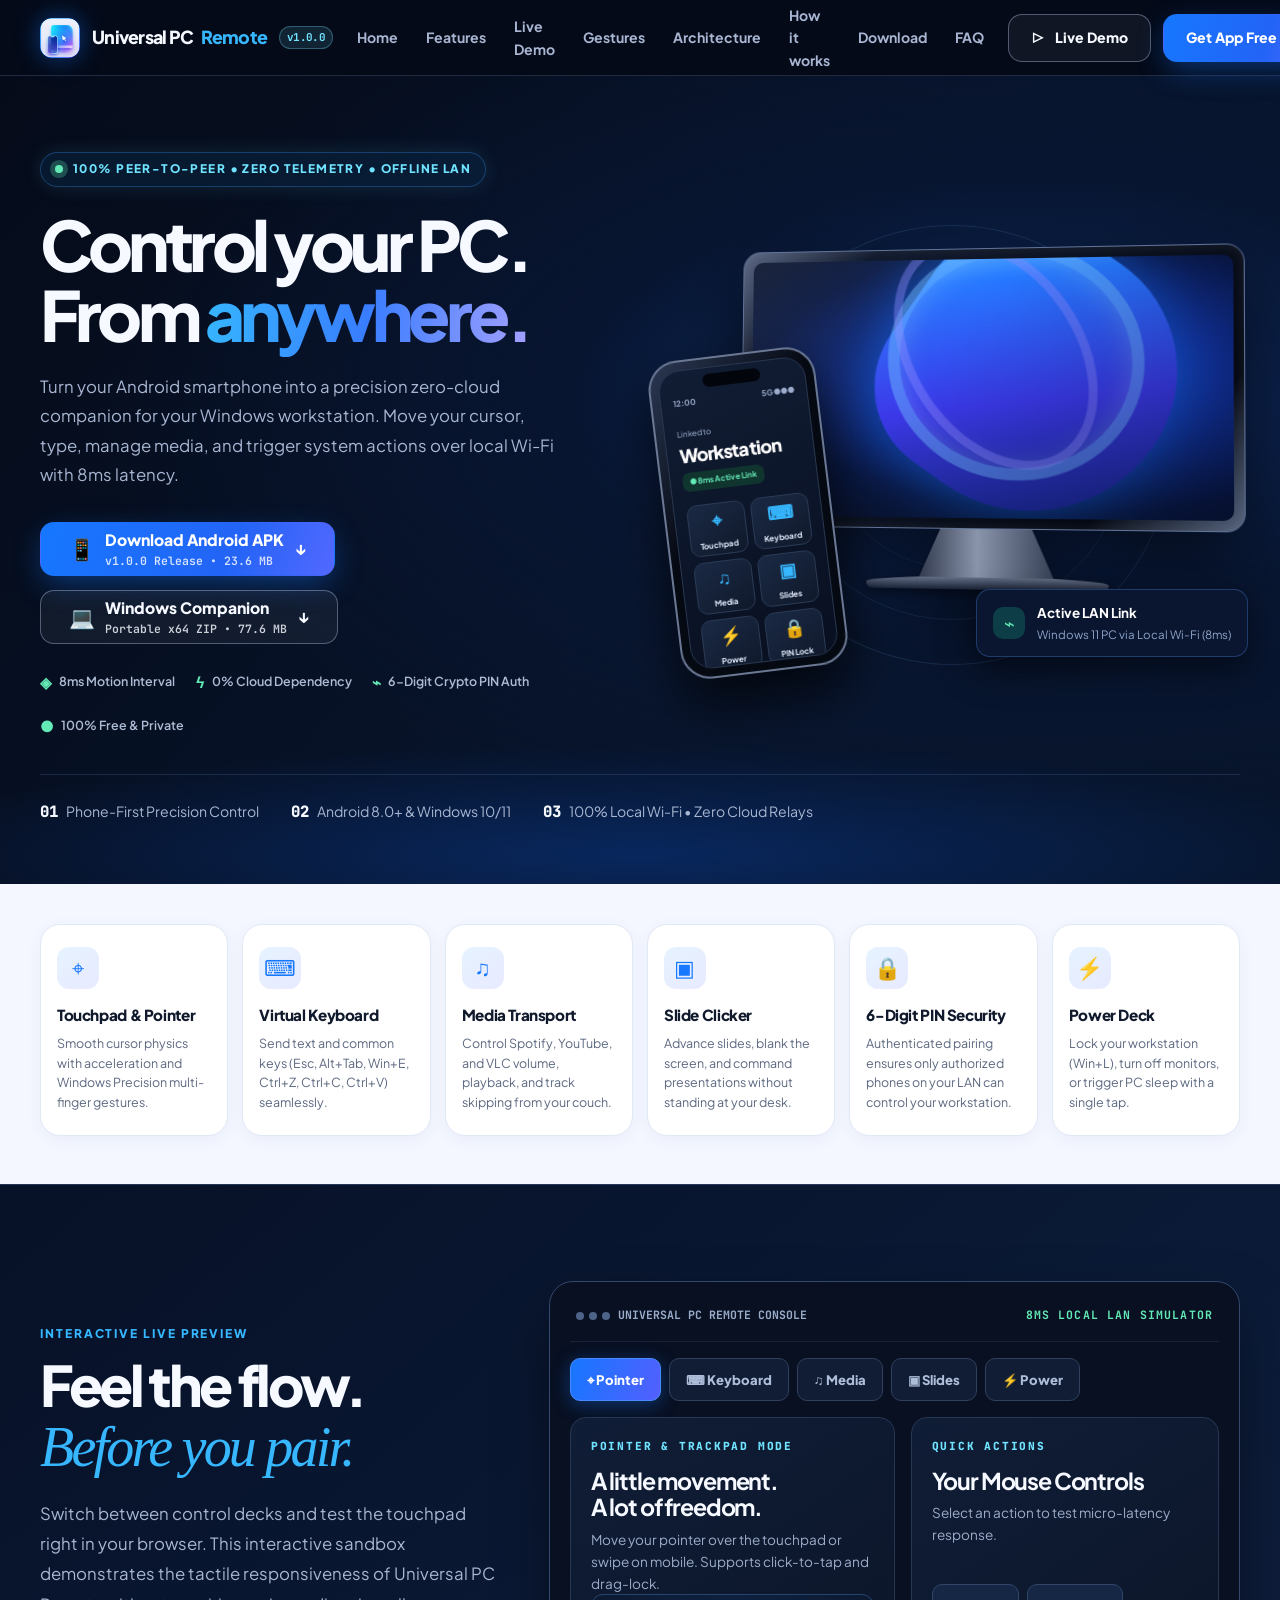
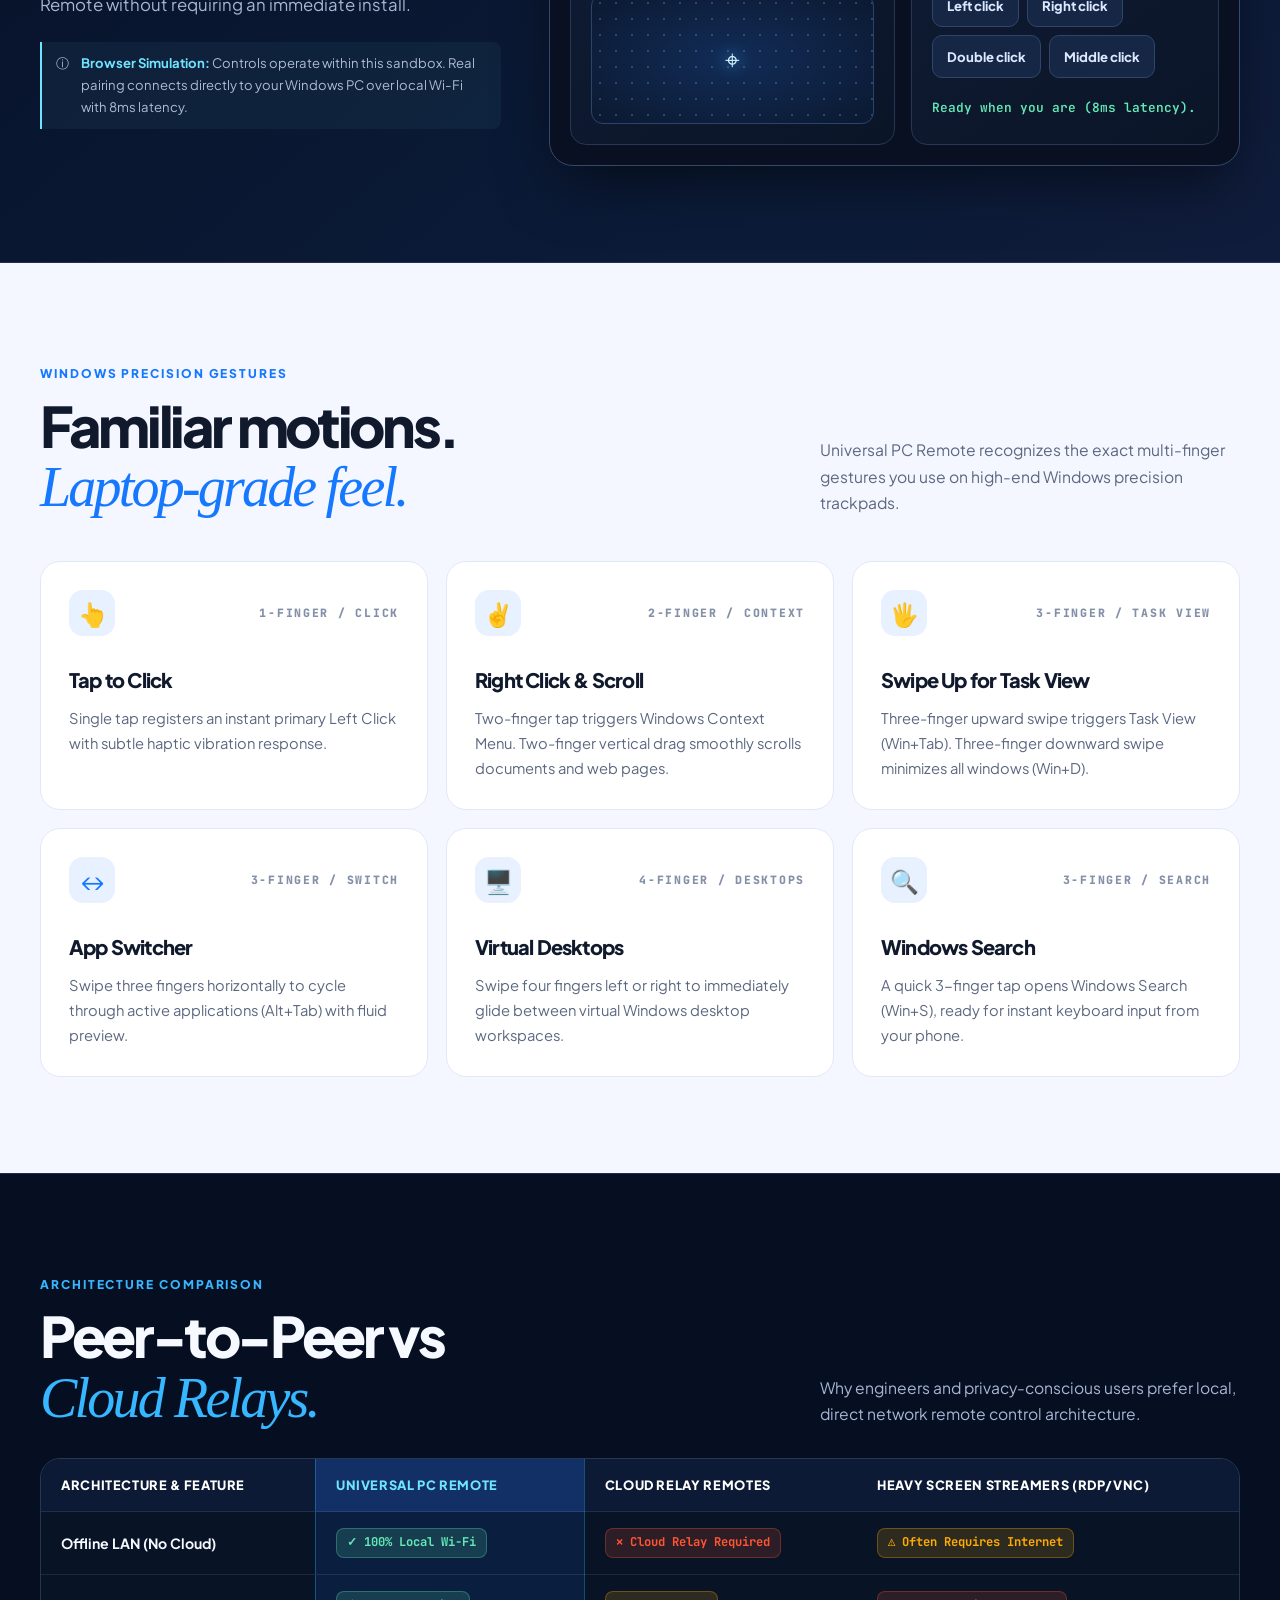
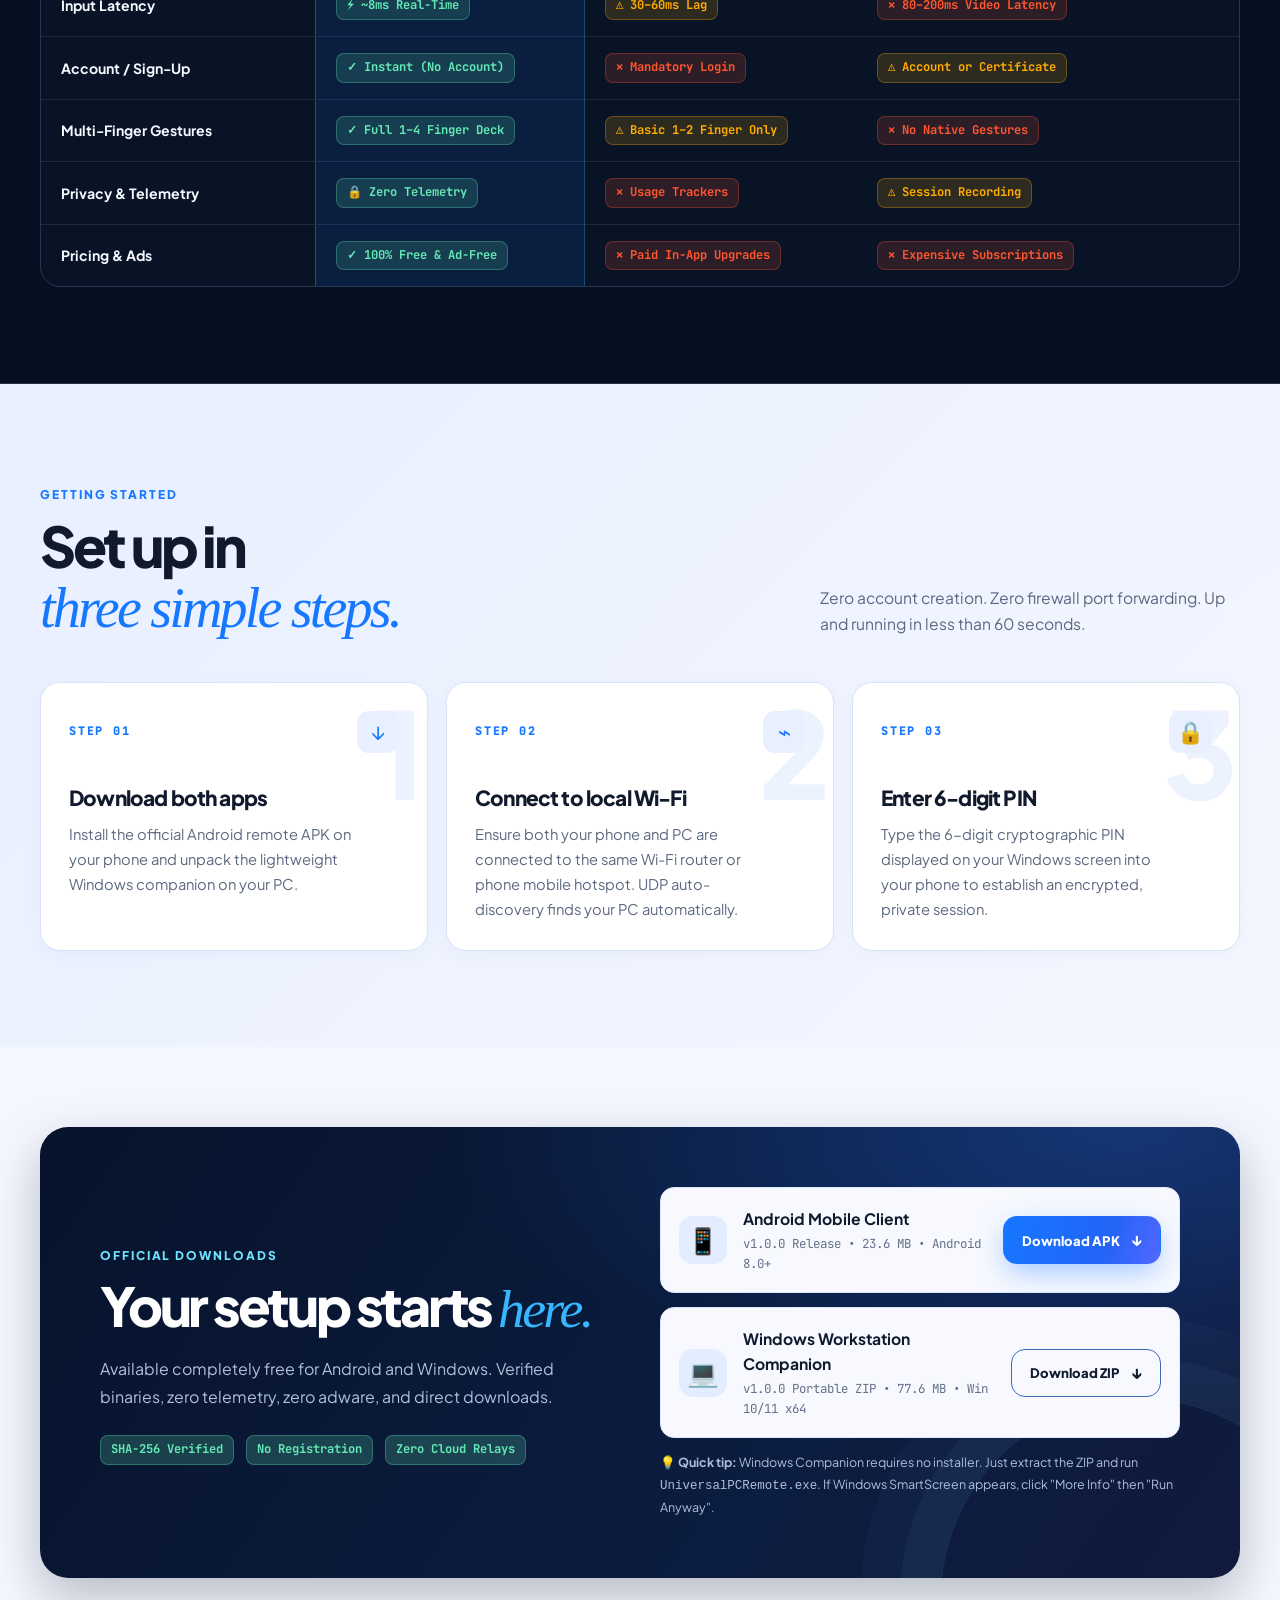
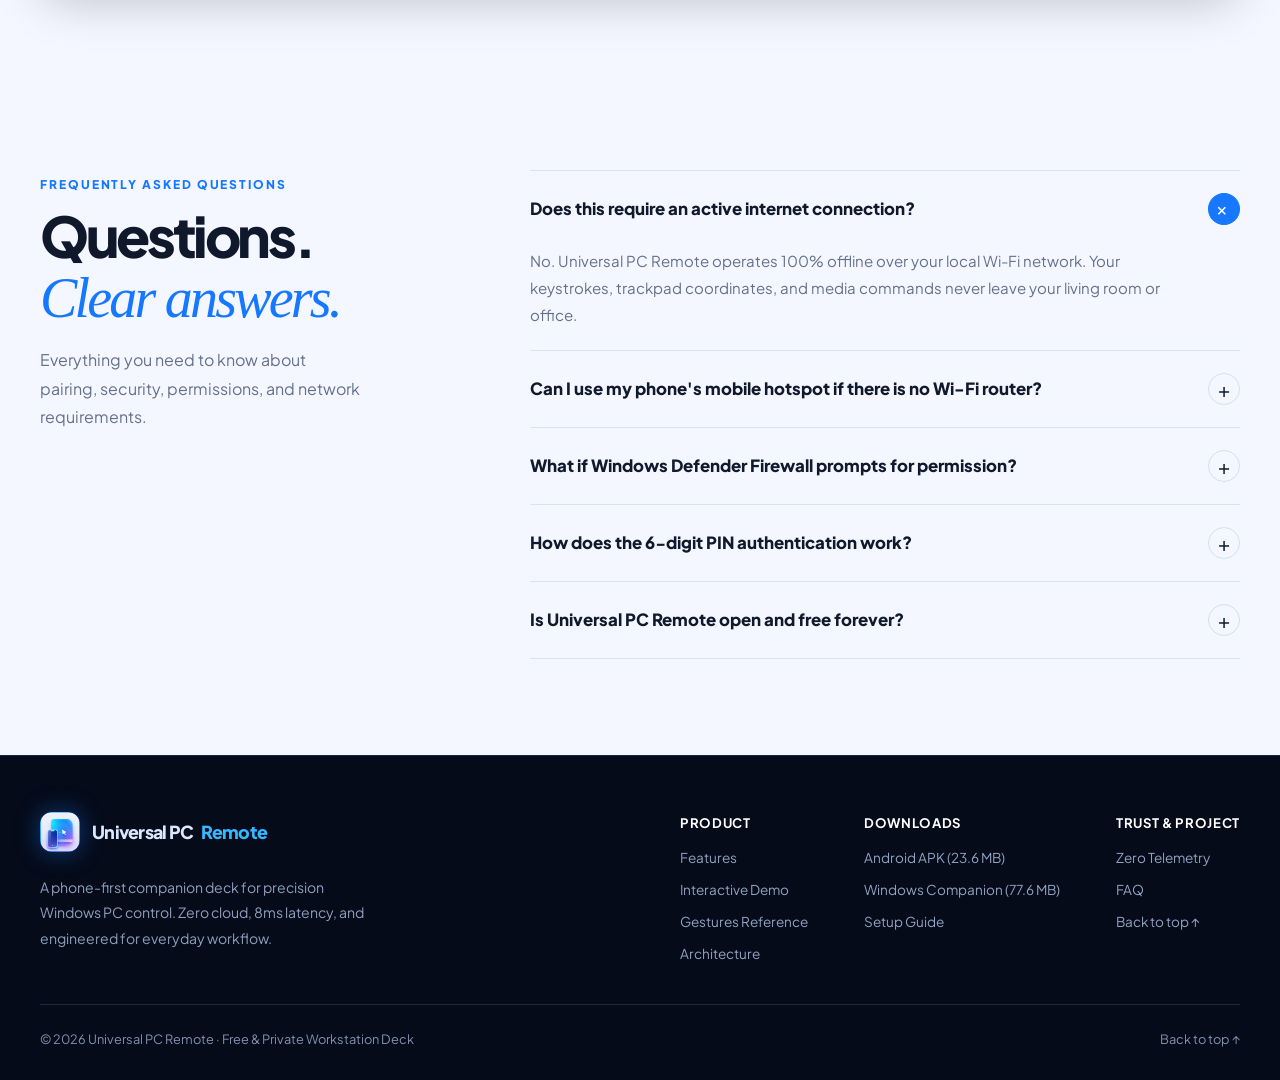
==== website/index.html @ 53ca7910 "feat(website): rebrand to high-tech electric space-navy aesthetic with separated html, css, and js m" ====
<!doctype html>
<html lang="en">
<head>
  <meta charset="utf-8">
  <meta name="viewport" content="width=device-width, initial-scale=1">
  <meta name="theme-color" content="#050b19">
  <title>Universal PC Remote — Your PC. On your terms.</title>
  <meta name="description" content="Turn your Android phone into a precision zero-cloud remote control deck for Windows. Control your cursor, type, manage media, and trigger system actions over local Wi-Fi with 8ms latency.">
  <meta name="robots" content="index, follow">
  <meta name="google-site-verification" content="ypC3UmTwMmkpbphP_FErehbTNvKFJUhMTGTS3jakohQ">
  <link rel="canonical" href="https://universalpcremote.pages.dev/">
  
  <!-- Open Graph / Meta -->
  <meta property="og:type" content="website">
  <meta property="og:url" content="https://universalpcremote.pages.dev/">
  <meta property="og:title" content="Universal PC Remote — Your PC. On your terms.">
  <meta property="og:description" content="Turn your Android phone into a precision zero-cloud remote control deck for Windows over local Wi-Fi.">
  <meta property="og:image" content="https://universalpcremote.pages.dev/assets/app_icon.png">
  <meta name="twitter:card" content="summary_large_image">
  <meta name="twitter:title" content="Universal PC Remote">
  <meta name="twitter:description" content="Turn your Android phone into a precision zero-cloud remote control deck for Windows.">
  <meta name="twitter:image" content="https://universalpcremote.pages.dev/assets/app_icon.png">

  <link rel="icon" type="image/png" href="assets/app_icon.png">
  <link rel="preconnect" href="https://fonts.googleapis.com">
  <link rel="preconnect" href="https://fonts.gstatic.com" crossorigin>
  <link href="https://fonts.googleapis.com/css2?family=Plus+Jakarta+Sans:wght@400;500;600;700;800;900&family=JetBrains+Mono:wght@500;600;700&display=swap" rel="stylesheet">
  
  <!-- Separated Modular Stylesheet -->
  <link rel="stylesheet" href="styles.css">
  
  <script>document.documentElement.classList.add('js');</script>
</head>
<body>
  <a class="skip" href="#main">Skip to content</a>

  <!-- Sticky Tech Navigation Bar -->
  <header>
    <div class="wrap nav">
      <a class="brand" href="#home" aria-label="Universal PC Remote home">
        <span class="brandmark" aria-hidden="true">
          <img src="assets/app_icon.png" alt="Universal PC Remote logo">
        </span>
        <span class="brand-text">Universal PC <span>Remote</span></span>
        <span class="brand-badge">v1.0.0</span>
      </a>

      <nav class="links" id="navLinks" aria-label="Main navigation">
        <a href="#home">Home</a>
        <a href="#features">Features</a>
        <a href="#demo">Live Demo</a>
        <a href="#gestures">Gestures</a>
        <a href="#architecture">Architecture</a>
        <a href="#how">How it works</a>
        <a href="#download">Download</a>
        <a href="#faq">FAQ</a>
        <a class="btn mobile-cta" href="#download">Get App Free <span class="arrow">↗</span></a>
      </nav>

      <div class="nav-cta">
        <a class="btn outline" href="#demo"><span aria-hidden="true">▷</span> Live Demo</a>
        <a class="btn" href="#download">Get App Free <span class="arrow">↗</span></a>
      </div>

      <button class="menu" id="menuBtn" type="button" aria-expanded="false" aria-controls="navLinks" aria-label="Open navigation menu">☰</button>
    </div>
  </header>

  <main id="main">
    <!-- Hero Section: 3D Perspective Hardware Visual -->
    <section class="hero" id="home">
      <div class="wrap hero-grid">
        <div class="reveal">
          <div class="eyebrow">
            <span class="pulse"></span>
            <span id="detectionBadge">100% Peer-to-Peer • Zero Telemetry • Offline LAN</span>
          </div>

          <h1>Control your PC.<br>From <span class="gradient">anywhere.</span></h1>

          <p class="hero-copy">
            Turn your Android smartphone into a precision zero-cloud companion for your Windows workstation. Move your cursor, type, manage media, and trigger system actions over local Wi-Fi with 8ms latency.
          </p>

          <div class="hero-actions">
            <a class="btn btn-large" href="downloads/UniversalPCRemote.apk" download id="primaryDownloadBtn">
              <span style="font-size: 1.3rem;">📱</span>
              <div class="btn-dual">
                <div>
                  <span>Download Android APK</span>
                  <span class="btn-subtext">v1.0.0 Release • 23.6 MB</span>
                </div>
              </div>
              <span class="arrow">↓</span>
            </a>

            <a class="btn btn-large outline" href="downloads/UniversalPCRemote-v1.0.0-windows-x64.zip" download>
              <span style="font-size: 1.3rem;">💻</span>
              <div class="btn-dual">
                <div>
                  <span>Windows Companion</span>
                  <span class="btn-subtext">Portable x64 ZIP • 77.6 MB</span>
                </div>
              </div>
              <span class="arrow">↓</span>
            </a>
          </div>

          <div class="trust">
            <span><b>◈</b> 8ms Motion Interval</span>
            <span><b>ϟ</b> 0% Cloud Dependency</span>
            <span><b>⌁</b> 6-Digit Crypto PIN Auth</span>
            <span><b>●</b> 100% Free &amp; Private</span>
          </div>
        </div>

        <!-- 3D Perspective Monitor + Angled Smartphone Remote -->
        <div class="hero-visual reveal" aria-label="3D Illustration of desktop monitor and smartphone remote control deck">
          <div class="visual-halo" aria-hidden="true"></div>

          <div class="monitor">
            <div class="monitor-frame">
              <div class="monitor-screen">
                <div class="wallpaper-orb"></div>
                <div class="screen-glass"></div>
              </div>
            </div>
            <div class="monitor-base"></div>
            <div class="monitor-foot"></div>
          </div>

          <div class="phone">
            <div class="phone-screen">
              <div class="notch"></div>
              <div class="phone-status">
                <span>12:00</span>
                <span>5G ●●●</span>
              </div>
              <div class="phone-connected">Linked to</div>
              <div class="phone-title">Workstation</div>
              <span class="online">● 8ms Active Link</span>

              <div class="phone-grid">
                <div class="phone-tile"><b>⌖</b>Touchpad</div>
                <div class="phone-tile"><b>⌨</b>Keyboard</div>
                <div class="phone-tile"><b>♫</b>Media</div>
                <div class="phone-tile"><b>▣</b>Slides</div>
                <div class="phone-tile"><b>⚡</b>Power</div>
                <div class="phone-tile"><b>🔒</b>PIN Lock</div>
              </div>

              <div class="phone-bottom">
                <span>⌂</span>
                <span>▣</span>
                <span>⚙</span>
              </div>
            </div>
          </div>

          <div class="connection-pill">
            <span class="connection-icon">⌁</span>
            <span>
              <strong>Active LAN Link</strong>
              <small>Windows 11 PC via Local Wi-Fi (8ms)</small>
            </span>
          </div>
        </div>
      </div>

      <div class="wrap">
        <div class="hero-bottom">
          <span><strong>01</strong> Phone-First Precision Control</span>
          <span><strong>02</strong> Android 8.0+ &amp; Windows 10/11</span>
          <span><strong>03</strong> 100% Local Wi-Fi • Zero Cloud Relays</span>
        </div>
      </div>
    </section>

    <!-- Features Band: Crisp Light Section -->
    <section class="features-band" id="features">
      <div class="wrap">
        <div class="feature-strip">
          <article class="feature">
            <div class="feature-icon">⌖</div>
            <h3>Touchpad &amp; Pointer</h3>
            <p>Smooth cursor physics with acceleration and Windows Precision multi-finger gestures.</p>
          </article>

          <article class="feature">
            <div class="feature-icon">⌨</div>
            <h3>Virtual Keyboard</h3>
            <p>Send text and common keys (Esc, Alt+Tab, Win+E, Ctrl+Z, Ctrl+C, Ctrl+V) seamlessly.</p>
          </article>

          <article class="feature">
            <div class="feature-icon">♫</div>
            <h3>Media Transport</h3>
            <p>Control Spotify, YouTube, and VLC volume, playback, and track skipping from your couch.</p>
          </article>

          <article class="feature">
            <div class="feature-icon">▣</div>
            <h3>Slide Clicker</h3>
            <p>Advance slides, blank the screen, and command presentations without standing at your desk.</p>
          </article>

          <article class="feature">
            <div class="feature-icon">🔒</div>
            <h3>6-Digit PIN Security</h3>
            <p>Authenticated pairing ensures only authorized phones on your LAN can control your workstation.</p>
          </article>

          <article class="feature">
            <div class="feature-icon">⚡</div>
            <h3>Power Deck</h3>
            <p>Lock your workstation (Win+L), turn off monitors, or trigger PC sleep with a single tap.</p>
          </article>
        </div>
      </div>
    </section>

    <!-- Interactive Live Demo Section: High Tech Dark Playground -->
    <section class="section demo-section" id="demo">
      <div class="wrap demo-grid">
        <div class="demo-copy reveal">
          <div class="kicker">Interactive Live Preview</div>
          <h2>Feel the flow.<br><em>Before you pair.</em></h2>
          <p>
            Switch between control decks and test the touchpad right in your browser. This interactive sandbox demonstrates the tactile responsiveness of Universal PC Remote without requiring an immediate install.
          </p>

          <div class="demo-warning">
            <span aria-hidden="true">ⓘ</span>
            <span><b>Browser Simulation:</b> Controls operate within this sandbox. Real pairing connects directly to your Windows PC over local Wi-Fi with 8ms latency.</span>
          </div>
        </div>

        <div class="demo-shell reveal">
          <div class="demo-top">
            <span class="demo-dots"><i></i><i></i><i></i></span>
            <span>UNIVERSAL PC REMOTE CONSOLE</span>
            <span>8MS LOCAL LAN SIMULATOR</span>
          </div>

          <div class="mode-tabs" role="group" aria-label="Select demo mode">
            <button class="mode" data-mode="pointer" aria-pressed="true" type="button">⌖ Pointer</button>
            <button class="mode" data-mode="keyboard" aria-pressed="false" type="button">⌨ Keyboard</button>
            <button class="mode" data-mode="media" aria-pressed="false" type="button">♫ Media</button>
            <button class="mode" data-mode="present" aria-pressed="false" type="button">▣ Slides</button>
            <button class="mode" data-mode="power" aria-pressed="false" type="button">⚡ Power</button>
          </div>

          <div class="demo-content">
            <div class="demo-pane">
              <div class="demo-label" id="modeLabel">POINTER &amp; TRACKPAD MODE</div>
              <h3 id="demoTitle">A little movement.<br>A lot of freedom.</h3>
              <p id="demoDescription">Move your pointer over the touchpad or swipe on mobile. Supports click-to-tap and drag-lock.</p>
              
              <div class="demo-pad" id="demoPad" role="img" aria-label="Interactive simulated touchpad">
                <span class="demo-cursor" id="demoCursor" aria-hidden="true">⌖</span>
              </div>
            </div>

            <div class="demo-pane">
              <div class="demo-label">QUICK ACTIONS</div>
              <h3 id="actionTitle">Your Mouse Controls</h3>
              <p id="actionDescription">Select an action to test micro-latency response.</p>

              <div class="action-buttons" id="actionButtons">
                <button class="action" type="button" data-action="Left click">Left click</button>
                <button class="action" type="button" data-action="Right click">Right click</button>
                <button class="action" type="button" data-action="Double click">Double click</button>
                <button class="action" type="button" data-action="Middle click">Middle click</button>
              </div>

              <div class="feedback" id="feedback" aria-live="polite">Ready when you are (8ms latency).</div>
            </div>
          </div>
        </div>
      </div>
    </section>

    <!-- Gestures Reference Section -->
    <section class="section light-section" id="gestures">
      <div class="wrap">
        <div class="section-head reveal">
          <div>
            <div class="kicker">Windows Precision Gestures</div>
            <h2>Familiar motions.<br><em>Laptop-grade feel.</em></h2>
          </div>
          <p>
            Universal PC Remote recognizes the exact multi-finger gestures you use on high-end Windows precision trackpads.
          </p>
        </div>

        <div class="cards">
          <article class="card reveal">
            <div class="card-top">
              <span class="card-icon">👆</span>
              <span class="card-num">1-FINGER / CLICK</span>
            </div>
            <h3>Tap to Click</h3>
            <p>Single tap registers an instant primary Left Click with subtle haptic vibration response.</p>
          </article>

          <article class="card reveal">
            <div class="card-top">
              <span class="card-icon">✌️</span>
              <span class="card-num">2-FINGER / CONTEXT</span>
            </div>
            <h3>Right Click &amp; Scroll</h3>
            <p>Two-finger tap triggers Windows Context Menu. Two-finger vertical drag smoothly scrolls documents and web pages.</p>
          </article>

          <article class="card reveal">
            <div class="card-top">
              <span class="card-icon">🖐️</span>
              <span class="card-num">3-FINGER / TASK VIEW</span>
            </div>
            <h3>Swipe Up for Task View</h3>
            <p>Three-finger upward swipe triggers Task View (Win+Tab). Three-finger downward swipe minimizes all windows (Win+D).</p>
          </article>

          <article class="card reveal">
            <div class="card-top">
              <span class="card-icon">↔️</span>
              <span class="card-num">3-FINGER / SWITCH</span>
            </div>
            <h3>App Switcher</h3>
            <p>Swipe three fingers horizontally to cycle through active applications (Alt+Tab) with fluid preview.</p>
          </article>

          <article class="card reveal">
            <div class="card-top">
              <span class="card-icon">🖥️</span>
              <span class="card-num">4-FINGER / DESKTOPS</span>
            </div>
            <h3>Virtual Desktops</h3>
            <p>Swipe four fingers left or right to immediately glide between virtual Windows desktop workspaces.</p>
          </article>

          <article class="card reveal">
            <div class="card-top">
              <span class="card-icon">🔍</span>
              <span class="card-num">3-FINGER / SEARCH</span>
            </div>
            <h3>Windows Search</h3>
            <p>A quick 3-finger tap opens Windows Search (Win+S), ready for instant keyboard input from your phone.</p>
          </article>
        </div>
      </div>
    </section>

    <!-- Architecture Comparison Matrix -->
    <section class="section" id="architecture" style="background: #060e22; border-top: 1px solid var(--line); border-bottom: 1px solid var(--line);">
      <div class="wrap">
        <div class="section-head reveal" style="margin-bottom: 30px;">
          <div>
            <div class="kicker">Architecture Comparison</div>
            <h2>Peer-to-Peer vs<br><em>Cloud Relays.</em></h2>
          </div>
          <p>
            Why engineers and privacy-conscious users prefer local, direct network remote control architecture.
          </p>
        </div>

        <div class="table-wrapper reveal">
          <table class="comp-table">
            <thead>
              <tr>
                <th>Architecture &amp; Feature</th>
                <th class="col-highlight">Universal PC Remote</th>
                <th>Cloud Relay Remotes</th>
                <th>Heavy Screen Streamers (RDP/VNC)</th>
              </tr>
            </thead>
            <tbody>
              <tr>
                <td><strong>Offline LAN (No Cloud)</strong></td>
                <td class="col-highlight"><span class="tag-badge success">✓ 100% Local Wi-Fi</span></td>
                <td><span class="tag-badge bad">✕ Cloud Relay Required</span></td>
                <td><span class="tag-badge warn">⚠ Often Requires Internet</span></td>
              </tr>
              <tr>
                <td><strong>Input Latency</strong></td>
                <td class="col-highlight"><span class="tag-badge success">⚡ ~8ms Real-Time</span></td>
                <td><span class="tag-badge warn">⚠ 30–60ms Lag</span></td>
                <td><span class="tag-badge bad">✕ 80–200ms Video Latency</span></td>
              </tr>
              <tr>
                <td><strong>Account / Sign-Up</strong></td>
                <td class="col-highlight"><span class="tag-badge success">✓ Instant (No Account)</span></td>
                <td><span class="tag-badge bad">✕ Mandatory Login</span></td>
                <td><span class="tag-badge warn">⚠ Account or Certificate</span></td>
              </tr>
              <tr>
                <td><strong>Multi-Finger Gestures</strong></td>
                <td class="col-highlight"><span class="tag-badge success">✓ Full 1–4 Finger Deck</span></td>
                <td><span class="tag-badge warn">⚠ Basic 1–2 Finger Only</span></td>
                <td><span class="tag-badge bad">✕ No Native Gestures</span></td>
              </tr>
              <tr>
                <td><strong>Privacy &amp; Telemetry</strong></td>
                <td class="col-highlight"><span class="tag-badge success">🔒 Zero Telemetry</span></td>
                <td><span class="tag-badge bad">✕ Usage Trackers</span></td>
                <td><span class="tag-badge warn">⚠ Session Recording</span></td>
              </tr>
              <tr>
                <td><strong>Pricing &amp; Ads</strong></td>
                <td class="col-highlight"><span class="tag-badge success">✓ 100% Free &amp; Ad-Free</span></td>
                <td><span class="tag-badge bad">✕ Paid In-App Upgrades</span></td>
                <td><span class="tag-badge bad">✕ Expensive Subscriptions</span></td>
              </tr>
            </tbody>
          </table>
        </div>
      </div>
    </section>

    <!-- Getting Started Steps: Watermarked Numbers -->
    <section class="section steps-section" id="how">
      <div class="wrap">
        <div class="section-head reveal">
          <div>
            <div class="kicker">Getting Started</div>
            <h2>Set up in<br><em>three simple steps.</em></h2>
          </div>
          <p>
            Zero account creation. Zero firewall port forwarding. Up and running in less than 60 seconds.
          </p>
        </div>

        <div class="steps">
          <article class="step reveal" data-step="1">
            <div class="step-head">
              <span class="step-label">STEP 01</span>
              <span class="step-icon">↓</span>
            </div>
            <h3>Download both apps</h3>
            <p>Install the official Android remote APK on your phone and unpack the lightweight Windows companion on your PC.</p>
          </article>

          <article class="step reveal" data-step="2">
            <div class="step-head">
              <span class="step-label">STEP 02</span>
              <span class="step-icon">⌁</span>
            </div>
            <h3>Connect to local Wi-Fi</h3>
            <p>Ensure both your phone and PC are connected to the same Wi-Fi router or phone mobile hotspot. UDP auto-discovery finds your PC automatically.</p>
          </article>

          <article class="step reveal" data-step="3">
            <div class="step-head">
              <span class="step-label">STEP 03</span>
              <span class="step-icon">🔒</span>
            </div>
            <h3>Enter 6-digit PIN</h3>
            <p>Type the 6-digit cryptographic PIN displayed on your Windows screen into your phone to establish an encrypted, private session.</p>
          </article>
        </div>
      </div>
    </section>

    <!-- Official Downloads Section: Large Conversion Container -->
    <section class="section download-section" id="download">
      <div class="wrap">
        <div class="download-panel reveal">
          <div>
            <div class="kicker">Official Downloads</div>
            <h2>Your setup starts <em>here.</em></h2>
            <p>
              Available completely free for Android and Windows. Verified binaries, zero telemetry, zero adware, and direct downloads.
            </p>

            <div style="margin-top: 24px; display: flex; gap: 12px; flex-wrap: wrap;">
              <span class="tag-badge success" style="background: rgba(99, 233, 181, 0.2);">SHA-256 Verified</span>
              <span class="tag-badge success" style="background: rgba(99, 233, 181, 0.2);">No Registration</span>
              <span class="tag-badge success" style="background: rgba(99, 233, 181, 0.2);">Zero Cloud Relays</span>
            </div>
          </div>

          <div class="downloads">
            <!-- Android Card -->
            <div class="download-card">
              <span class="download-icon">📱</span>
              <div class="download-meta">
                <strong>Android Mobile Client</strong>
                <small>v1.0.0 Release • 23.6 MB • Android 8.0+</small>
              </div>
              <a href="downloads/UniversalPCRemote.apk" download class="btn download-action-btn">
                Download APK <span class="arrow">↓</span>
              </a>
            </div>

            <!-- Windows Card -->
            <div class="download-card">
              <span class="download-icon">💻</span>
              <div class="download-meta">
                <strong>Windows Workstation Companion</strong>
                <small>v1.0.0 Portable ZIP • 77.6 MB • Win 10/11 x64</small>
              </div>
              <a href="downloads/UniversalPCRemote-v1.0.0-windows-x64.zip" download class="btn outline download-action-btn" style="color: #101a2e; border-color: #3b6bb5;">
                Download ZIP <span class="arrow">↓</span>
              </a>
            </div>

            <div class="download-help">
              💡 <strong>Quick tip:</strong> Windows Companion requires no installer. Just extract the ZIP and run <code>UniversalPCRemote.exe</code>. If Windows SmartScreen appears, click "More Info" then "Run Anyway".
            </div>
          </div>
        </div>
      </div>
    </section>

    <!-- FAQ Accordion Section -->
    <section class="section faq-section" id="faq">
      <div class="wrap faq-grid">
        <div class="faq-intro reveal">
          <div class="kicker">Frequently Asked Questions</div>
          <h2>Questions.<br><em>Clear answers.</em></h2>
          <p>
            Everything you need to know about pairing, security, permissions, and network requirements.
          </p>
        </div>

        <div class="faq-list reveal">
          <div class="faq-item open">
            <button class="faq-question" type="button" aria-expanded="true">
              <span>Does this require an active internet connection?</span>
              <span class="faq-plus" aria-hidden="true">+</span>
            </button>
            <div class="faq-answer">
              <div>
                <p>No. Universal PC Remote operates 100% offline over your local Wi-Fi network. Your keystrokes, trackpad coordinates, and media commands never leave your living room or office.</p>
              </div>
            </div>
          </div>

          <div class="faq-item">
            <button class="faq-question" type="button" aria-expanded="false">
              <span>Can I use my phone's mobile hotspot if there is no Wi-Fi router?</span>
              <span class="faq-plus" aria-hidden="true">+</span>
            </button>
            <div class="faq-answer">
              <div>
                <p>Yes! Simply turn on your Android phone's Portable Hotspot and connect your Windows PC to it. The companion will immediately discover your phone and allow pairing without any external internet connection.</p>
              </div>
            </div>
          </div>

          <div class="faq-item">
            <button class="faq-question" type="button" aria-expanded="false">
              <span>What if Windows Defender Firewall prompts for permission?</span>
              <span class="faq-plus" aria-hidden="true">+</span>
            </button>
            <div class="faq-answer">
              <div>
                <p>On first launch, Windows Firewall will ask whether to allow Universal PC Remote on Private Networks. Check "Private Networks" and click "Allow Access" so the companion can receive commands from your phone.</p>
              </div>
            </div>
          </div>

          <div class="faq-item">
            <button class="faq-question" type="button" aria-expanded="false">
              <span>How does the 6-digit PIN authentication work?</span>
              <span class="faq-plus" aria-hidden="true">+</span>
            </button>
            <div class="faq-answer">
              <div>
                <p>When the Windows companion launches, it generates a cryptographically random 6-digit PIN. Only devices that enter this PIN can pair with and send inputs to your workstation, preventing unauthorized access on shared networks.</p>
              </div>
            </div>
          </div>

          <div class="faq-item">
            <button class="faq-question" type="button" aria-expanded="false">
              <span>Is Universal PC Remote open and free forever?</span>
              <span class="faq-plus" aria-hidden="true">+</span>
            </button>
            <div class="faq-answer">
              <div>
                <p>Yes. Universal PC Remote is free, contains zero advertisements, and includes no telemetry or trackers. Both the Android client and Windows companion are portable and self-contained.</p>
              </div>
            </div>
          </div>
        </div>
      </div>
    </section>
  </main>

  <!-- Deep Midnight Footer -->
  <footer>
    <div class="wrap">
      <div class="footer-top">
        <div>
          <a class="brand" href="#home">
            <span class="brandmark">
              <img src="assets/app_icon.png" alt="App Icon">
            </span>
            <span class="brand-text">Universal PC <span>Remote</span></span>
          </a>
          <p class="footer-description">
            A phone-first companion deck for precision Windows PC control. Zero cloud, 8ms latency, and engineered for everyday workflow.
          </p>
        </div>

        <div class="footer-cols">
          <div class="footer-col">
            <strong>Product</strong>
            <a href="#features">Features</a>
            <a href="#demo">Interactive Demo</a>
            <a href="#gestures">Gestures Reference</a>
            <a href="#architecture">Architecture</a>
          </div>

          <div class="footer-col">
            <strong>Downloads</strong>
            <a href="downloads/UniversalPCRemote.apk" download>Android APK (23.6 MB)</a>
            <a href="downloads/UniversalPCRemote-v1.0.0-windows-x64.zip" download>Windows Companion (77.6 MB)</a>
            <a href="#how">Setup Guide</a>
          </div>

          <div class="footer-col">
            <strong>Trust &amp; Project</strong>
            <a href="#architecture">Zero Telemetry</a>
            <a href="#faq">FAQ</a>
            <a href="#home">Back to top ↑</a>
          </div>
        </div>
      </div>

      <div class="footer-bottom">
        <span>© <span id="year"></span> Universal PC Remote · Free &amp; Private Workstation Deck</span>
        <a href="#home">Back to top ↑</a>
      </div>
    </div>
  </footer>

  <!-- Toast Container -->
  <div class="toast" id="toast" role="status" aria-live="polite"></div>

  <!-- Separated Modular Interactive Engine -->
  <script src="app.js" defer></script>
</body>
</html>
---- website/styles.css ----
/* ==========================================================================
   UNIVERSAL PC REMOTE — COMPLETE VISUAL SYSTEM & STYLESHEET
   Electric Space-Navy & Alternating Precision Tech Theme
   ========================================================================== */

:root {
  /* Core Tech Palette */
  --night: #050b19;
  --night2: #09152d;
  --panel: #0d1a35;
  --panel2: #101f40;
  --blue: #1677ff;
  --blue2: #36b7ff;
  --blue-hover: #125ecc;
  --cyan: #70e4ff;
  --violet: #8b7cff;
  --emerald: #63e9b5;
  --white: #f6f9ff;
  --muted: #a8b6d2;
  --muted-dark: #70809e;
  --line: rgba(173, 199, 255, 0.17);
  --line-strong: rgba(173, 199, 255, 0.32);

  /* Light Sections Palette */
  --light: #f4f7ff;
  --lightink: #111a2d;
  --lightmuted: #5c6880;
  --lightline: #e1e8f6;
  --lightcard: #ffffff;

  /* Typography & Sizing */
  --font-main: 'Plus Jakarta Sans', Inter, -apple-system, BlinkMacSystemFont, "Segoe UI", Roboto, sans-serif;
  --font-display: 'Plus Jakarta Sans', Inter, system-ui, sans-serif;
  --font-mono: 'JetBrains Mono', SFMono-Regular, Consolas, monospace;
  --max: 1200px;
  --nav: 76px;

  /* Radii & Shadows */
  --radius-sm: 8px;
  --radius-md: 14px;
  --radius-lg: 20px;
  --radius-xl: 28px;
  --radius-full: 9999px;
  --shadow-blue: 0 10px 30px -4px rgba(22, 119, 255, 0.42);
  --shadow-card: 0 12px 32px -6px rgba(17, 26, 45, 0.08);
  --shadow-dark: 0 24px 60px -12px rgba(0, 0, 0, 0.55);
}

/* Base Resets */
*, *::before, *::after {
  box-sizing: border-box;
  margin: 0;
  padding: 0;
}

html {
  scroll-behavior: smooth;
  scroll-padding-top: 96px;
  overflow-x: clip;
}

body {
  background: var(--night);
  color: var(--white);
  font-family: var(--font-main);
  line-height: 1.6;
  -webkit-font-smoothing: antialiased;
  -moz-osx-font-smoothing: grayscale;
  overflow-x: clip;
}

a {
  color: inherit;
  text-decoration: none;
}

button {
  font: inherit;
  border: none;
  background: none;
  cursor: pointer;
}

button, a {
  -webkit-tap-highlight-color: transparent;
}

a:focus-visible, button:focus-visible {
  outline: 3px solid var(--cyan);
  outline-offset: 4px;
}

.wrap {
  width: min(var(--max), calc(100% - 48px));
  margin: 0 auto;
}

.skip {
  position: absolute;
  left: 14px;
  top: -80px;
  z-index: 10000;
  background: #ffffff;
  color: #111111;
  padding: 12px 18px;
  border-radius: var(--radius-md);
  font-weight: 700;
  font-size: 0.9rem;
  transition: top 0.2s ease;
}

.skip:focus {
  top: 14px;
}

/* ==========================================================================
   HEADER & NAVIGATION
   ========================================================================== */
header {
  height: var(--nav);
  position: sticky;
  top: 0;
  z-index: 1000;
  background: rgba(5, 11, 25, 0.86);
  backdrop-filter: blur(18px);
  -webkit-backdrop-filter: blur(18px);
  border-bottom: 1px solid var(--line);
  transition: background 0.3s ease, border-color 0.3s ease;
}

.nav {
  height: 100%;
  display: flex;
  align-items: center;
  justify-content: space-between;
  gap: 24px;
}

.brand {
  display: inline-flex;
  align-items: center;
  gap: 12px;
  font-size: 1.12rem;
  font-weight: 800;
  letter-spacing: -0.04em;
  white-space: nowrap;
}

.brandmark {
  display: grid;
  place-items: center;
  width: 40px;
  height: 40px;
  border-radius: 12px;
  color: #ffffff;
  background: linear-gradient(145deg, var(--blue2), var(--blue) 55%, #524dff);
  box-shadow: 0 0 24px rgba(22, 119, 255, 0.45);
  font-size: 1.3rem;
  flex-shrink: 0;
  overflow: hidden;
}

.brandmark img {
  width: 100%;
  height: 100%;
  object-fit: cover;
  border-radius: 12px;
}

.brand-text {
  display: flex;
  align-items: center;
  gap: 8px;
}

.brand-text span:last-child {
  color: var(--blue2);
}

.brand-badge {
  font-family: var(--font-mono);
  font-size: 0.68rem;
  font-weight: 700;
  color: var(--cyan);
  background: rgba(112, 228, 255, 0.12);
  border: 1px solid rgba(112, 228, 255, 0.3);
  padding: 2px 7px;
  border-radius: var(--radius-full);
}

.links {
  display: flex;
  align-items: center;
  gap: 28px;
  color: var(--muted);
  font-size: 0.88rem;
  font-weight: 700;
}

.links a {
  transition: color 0.2s ease;
  position: relative;
  padding: 6px 0;
}

.links a:hover {
  color: var(--cyan);
}

.links a::after {
  content: '';
  position: absolute;
  bottom: 0;
  left: 0;
  width: 0;
  height: 2px;
  background: var(--blue2);
  transition: width 0.2s ease;
}

.links a:hover::after {
  width: 100%;
}

.links .mobile-cta {
  display: none;
}

.nav-cta {
  display: flex;
  align-items: center;
  gap: 12px;
}

.btn {
  display: inline-flex;
  align-items: center;
  justify-content: center;
  gap: 10px;
  min-height: 48px;
  padding: 0 22px;
  border-radius: var(--radius-md);
  border: 1px solid transparent;
  background: linear-gradient(110deg, #1677ff, #2364f6 65%, #5368ff);
  color: #ffffff;
  font-size: 0.88rem;
  font-weight: 800;
  box-shadow: var(--shadow-blue);
  cursor: pointer;
  white-space: nowrap;
  transition: transform 0.2s ease, filter 0.2s ease, box-shadow 0.2s ease;
}

.btn:hover {
  transform: translateY(-2px);
  filter: brightness(1.1);
  box-shadow: 0 14px 34px rgba(22, 119, 255, 0.55);
}

.btn .arrow {
  font-size: 1rem;
  transition: transform 0.2s ease;
}

.btn:hover .arrow {
  transform: translateX(3px);
}

.btn.outline {
  background: rgba(255, 255, 255, 0.05);
  border-color: rgba(205, 220, 255, 0.35);
  box-shadow: none;
  color: var(--white);
}

.btn.outline:hover {
  background: rgba(255, 255, 255, 0.12);
  border-color: var(--cyan);
  color: var(--cyan);
}

.btn-large {
  min-height: 54px;
  padding: 0 28px;
  font-size: 0.98rem;
}

.btn-dual {
  display: flex;
  align-items: center;
  gap: 12px;
  text-align: left;
}

.btn-subtext {
  display: block;
  font-size: 0.72rem;
  font-weight: 600;
  opacity: 0.82;
  font-family: var(--font-mono);
}

.menu {
  display: none;
  width: 44px;
  height: 44px;
  border: 1px solid var(--line);
  border-radius: var(--radius-md);
  background: var(--panel);
  color: #ffffff;
  font-size: 1.35rem;
  cursor: pointer;
  align-items: center;
  justify-content: center;
  transition: background 0.2s ease, border-color 0.2s ease;
}

.menu:hover {
  border-color: var(--blue2);
}

/* ==========================================================================
   HERO SECTION — 3D WORKSTATION STAGE
   ========================================================================== */
.hero {
  position: relative;
  overflow: hidden;
  padding: 76px 0 60px;
  background: radial-gradient(ellipse at 80% 40%, #0c2c69 0%, rgba(8, 22, 51, 0.8) 32%, transparent 64%),
              linear-gradient(130deg, #050b19 0%, #071329 55%, #07142a 100%);
}

.hero::before {
  content: "";
  position: absolute;
  inset: auto -10% -80px -10%;
  height: 220px;
  background: radial-gradient(ellipse, rgba(11, 76, 192, 0.35), transparent 70%);
  pointer-events: none;
}

.hero-grid {
  position: relative;
  display: grid;
  grid-template-columns: 1fr 1fr;
  gap: 48px;
  align-items: center;
}

.eyebrow {
  display: inline-flex;
  align-items: center;
  gap: 10px;
  border: 1px solid rgba(43, 112, 185, 0.45);
  border-radius: var(--radius-full);
  padding: 7px 14px;
  color: var(--cyan);
  font-size: 0.74rem;
  letter-spacing: 0.12em;
  text-transform: uppercase;
  font-weight: 800;
  background: rgba(13, 43, 74, 0.45);
  margin-bottom: 22px;
  box-shadow: 0 0 20px rgba(112, 228, 255, 0.12);
}

.pulse {
  width: 8px;
  height: 8px;
  border-radius: 50%;
  background: var(--emerald);
  box-shadow: 0 0 0 5px rgba(99, 233, 181, 0.25);
  animation: pulseNode 2s infinite ease-in-out;
}

@keyframes pulseNode {
  0%, 100% { transform: scale(1); opacity: 1; }
  50% { transform: scale(1.3); opacity: 0.6; }
}

h1 {
  font-size: clamp(42px, 5.4vw, 76px);
  line-height: 1.02;
  letter-spacing: -0.065em;
  margin: 0 0 22px;
  font-weight: 900;
  max-width: 660px;
}

h1 .gradient {
  background: linear-gradient(95deg, #36b7ff 0%, #397dff 50%, #a3a0ff 100%);
  -webkit-background-clip: text;
  background-clip: text;
  color: transparent;
}

.hero-copy {
  max-width: 520px;
  color: var(--muted);
  font-size: 1.05rem;
  line-height: 1.75;
}

.hero-actions {
  display: flex;
  gap: 14px;
  flex-wrap: wrap;
  margin: 32px 0 26px;
}

.trust {
  display: flex;
  gap: 20px;
  flex-wrap: wrap;
  color: #aebbd4;
  font-size: 0.78rem;
  font-weight: 600;
}

.trust span {
  display: inline-flex;
  align-items: center;
  gap: 7px;
}

.trust b {
  color: var(--emerald);
  font-size: 0.95rem;
}

/* 3D Visual Stage */
.hero-visual {
  min-height: 480px;
  position: relative;
  display: grid;
  place-items: center;
}

.visual-halo {
  position: absolute;
  width: 440px;
  max-width: 100%;
  aspect-ratio: 1;
  border-radius: 50%;
  background: radial-gradient(circle, rgba(21, 109, 255, 0.22) 0%, rgba(33, 101, 255, 0.08) 40%, transparent 70%);
  border: 1px solid rgba(114, 182, 255, 0.15);
  animation: breatheHalo 6s ease-in-out infinite;
}

.visual-halo::before, .visual-halo::after {
  content: "";
  position: absolute;
  inset: 10%;
  border: 1px solid rgba(114, 182, 255, 0.12);
  border-radius: 50%;
}

.visual-halo::after {
  inset: 22%;
}

@keyframes breatheHalo {
  0%, 100% { transform: scale(1); opacity: 0.8; }
  50% { transform: scale(1.05); opacity: 1; }
}

/* Perspective Monitor */
.monitor {
  position: absolute;
  width: 88%;
  right: 0;
  top: 42px;
  transform: perspective(1100px) rotateY(-7deg) rotateX(2deg);
  filter: drop-shadow(0 30px 40px rgba(0, 0, 0, 0.65));
  transition: transform 0.4s ease;
}

.monitor:hover {
  transform: perspective(1100px) rotateY(-4deg) rotateX(1deg) translateY(-4px);
}

.monitor-frame {
  background: linear-gradient(135deg, #5a6683, #111a2d 18%, #050913 80%, #53617b);
  padding: 10px;
  border-radius: 18px;
  border: 1px solid #62749a;
  box-shadow: inset 0 0 12px rgba(255, 255, 255, 0.08);
}

.monitor-screen {
  height: 260px;
  border-radius: 10px;
  overflow: hidden;
  position: relative;
  background: radial-gradient(ellipse at 68% 45%, #1459ed 0%, #1232a3 30%, #081640 68%, #071021 100%);
}

.wallpaper-orb {
  position: absolute;
  width: 280px;
  height: 280px;
  right: 12%;
  top: -24px;
  border-radius: 46% 54% 62% 38%;
  background: linear-gradient(140deg, #70dfff 0%, #2678ff 25%, #3b39e9 57%, #0a1e64 100%);
  transform: rotate(35deg);
  filter: drop-shadow(0 0 30px rgba(22, 119, 255, 0.55));
  animation: orbMorph 12s ease-in-out infinite alternate;
}

.wallpaper-orb::before {
  content: "";
  position: absolute;
  inset: 20px 32px 22px -10px;
  border-radius: 50%;
  border: 12px solid rgba(114, 191, 255, 0.45);
  transform: rotate(-26deg);
  box-shadow: inset 0 0 28px rgba(177, 240, 255, 0.25);
}

.wallpaper-orb::after {
  content: "";
  position: absolute;
  inset: 56px 54px 48px -30px;
  border-radius: 50%;
  border: 9px solid rgba(140, 139, 255, 0.4);
  transform: rotate(20deg);
}

@keyframes orbMorph {
  0% { transform: rotate(35deg) scale(1); }
  100% { transform: rotate(65deg) scale(1.08); }
}

.screen-glass {
  position: absolute;
  inset: 0;
  background: linear-gradient(130deg, rgba(255, 255, 255, 0.08), transparent 40%, rgba(1, 7, 28, 0.35));
  pointer-events: none;
}

.monitor-base {
  width: 35%;
  height: 48px;
  margin: 0 auto;
  background: linear-gradient(90deg, #111a2d, #8a94ab 45%, #202b40);
  clip-path: polygon(24% 0, 76% 0, 88% 100%, 12% 100%);
  position: relative;
}

.monitor-foot {
  width: 48%;
  height: 13px;
  margin: -1px auto 0;
  border-radius: 50% 50% 6px 6px;
  background: linear-gradient(#69748c, #1a2438);
  box-shadow: 0 4px 12px rgba(0, 0, 0, 0.5);
}

/* Angled Phone Remote */
.phone {
  position: absolute;
  left: 0;
  bottom: 12px;
  width: 168px;
  height: 320px;
  padding: 8px;
  border: 2px solid #6b7894;
  border-radius: 30px;
  background: linear-gradient(130deg, #2b3853, #050912 40%);
  box-shadow: 0 26px 50px rgba(0, 0, 0, 0.7);
  transform: rotate(-7deg);
  z-index: 2;
  transition: transform 0.3s ease;
}

.phone:hover {
  transform: rotate(-4deg) translateY(-4px);
}

.phone-screen {
  height: 100%;
  border-radius: 22px;
  background: linear-gradient(160deg, #111d34, #080f20);
  overflow: hidden;
  padding: 18px 12px;
  position: relative;
  border: 1px solid #283650;
  display: flex;
  flex-direction: column;
}

.notch {
  position: absolute;
  top: 6px;
  left: 50%;
  transform: translateX(-50%);
  height: 13px;
  width: 58px;
  background: #02050b;
  border-radius: 10px;
  z-index: 5;
}

.phone-status {
  display: flex;
  justify-content: space-between;
  margin-top: 8px;
  font-size: 8px;
  color: #9caccc;
  font-weight: 700;
}

.phone-connected {
  font-size: 8px;
  color: #a7b9d8;
  margin-top: 18px;
}

.phone-title {
  font-size: 1.15rem;
  font-weight: 900;
  letter-spacing: -0.05em;
  margin: 0 0 3px;
  color: #ffffff;
}

.online {
  display: inline-flex;
  align-items: center;
  gap: 5px;
  font-size: 8px;
  color: var(--emerald);
  background: #10342e;
  padding: 3px 7px;
  border-radius: 7px;
  font-weight: 700;
  width: fit-content;
}

.phone-grid {
  display: grid;
  grid-template-columns: 1fr 1fr;
  gap: 6px;
  margin-top: 14px;
}

.phone-tile {
  height: 52px;
  border: 1px solid #2b3a55;
  background: linear-gradient(145deg, #1a2944, #10192b);
  border-radius: 10px;
  display: flex;
  flex-direction: column;
  align-items: center;
  justify-content: center;
  gap: 4px;
  color: #e6eeff;
  font-size: 8px;
  font-weight: 700;
}

.phone-tile b {
  font-size: 1.1rem;
  color: var(--blue2);
}

.phone-bottom {
  display: flex;
  justify-content: space-around;
  color: #5c7298;
  font-size: 11px;
  margin-top: auto;
  padding-top: 10px;
}

.connection-pill {
  position: absolute;
  right: -8px;
  bottom: 28px;
  background: rgba(11, 23, 48, 0.94);
  border: 1px solid rgba(59, 107, 181, 0.45);
  box-shadow: 0 12px 35px rgba(0, 0, 0, 0.5);
  backdrop-filter: blur(8px);
  border-radius: var(--radius-md);
  padding: 12px 16px;
  display: flex;
  align-items: center;
  gap: 12px;
  font-size: 0.8rem;
  z-index: 3;
  animation: floatPill 4s ease-in-out infinite;
}

@keyframes floatPill {
  0%, 100% { transform: translateY(0); }
  50% { transform: translateY(-5px); }
}

.connection-icon {
  width: 32px;
  height: 32px;
  display: grid;
  place-items: center;
  border-radius: 10px;
  background: #0d3e48;
  color: var(--emerald);
  font-size: 1.1rem;
  flex-shrink: 0;
}

.connection-pill strong {
  display: block;
  font-size: 0.84rem;
  color: #ffffff;
}

.connection-pill small {
  display: block;
  color: #8da4ca;
  font-size: 0.72rem;
  margin-top: 2px;
}

/* Hero Bottom Bar */
.hero-bottom {
  position: relative;
  border-top: 1px solid rgba(155, 189, 255, 0.15);
  margin-top: 36px;
  padding-top: 24px;
  display: flex;
  gap: 32px;
  flex-wrap: wrap;
  color: var(--muted);
  font-size: 0.88rem;
}

.hero-bottom span {
  display: inline-flex;
  align-items: center;
  gap: 8px;
}

.hero-bottom strong {
  color: var(--white);
  font-size: 0.98rem;
  font-weight: 800;
  font-family: var(--font-mono);
}

/* ==========================================================================
   FEATURES BAND — CRISP LIGHT SECTION
   ========================================================================== */
.features-band {
  background: var(--light);
  color: var(--lightink);
  padding: 40px 0 48px;
}

.feature-strip {
  display: grid;
  grid-template-columns: repeat(6, 1fr);
  gap: 14px;
}

.feature {
  padding: 22px 16px;
  border: 1px solid var(--lightline);
  border-radius: var(--radius-lg);
  background: var(--lightcard);
  box-shadow: 0 4px 16px rgba(30, 67, 139, 0.05);
  transition: transform 0.2s ease, box-shadow 0.2s ease, border-color 0.2s ease;
}

.feature:hover {
  transform: translateY(-4px);
  box-shadow: 0 16px 32px rgba(35, 74, 134, 0.12);
  border-color: var(--blue2);
}

.feature-icon {
  width: 42px;
  height: 42px;
  border-radius: 12px;
  display: grid;
  place-items: center;
  background: linear-gradient(145deg, #e6f3ff, #e8eaff);
  color: var(--blue);
  font-size: 1.35rem;
  margin-bottom: 14px;
}

.feature h3 {
  font-size: 0.95rem;
  letter-spacing: -0.025em;
  font-weight: 800;
  margin: 0 0 6px;
}

.feature p {
  font-size: 0.78rem;
  line-height: 1.6;
  color: var(--lightmuted);
  margin: 0;
}

/* ==========================================================================
   SECTION COMMON STYLES
   ========================================================================== */
.section {
  padding: 96px 0;
  position: relative;
}

.section-head {
  display: flex;
  align-items: flex-end;
  justify-content: space-between;
  gap: 32px;
  margin-bottom: 44px;
}

.kicker {
  font-size: 0.75rem;
  text-transform: uppercase;
  letter-spacing: 0.16em;
  font-weight: 900;
  color: var(--blue2);
  margin-bottom: 12px;
  display: inline-block;
}

h2 {
  font-size: clamp(34px, 4.4vw, 56px);
  line-height: 1.05;
  letter-spacing: -0.06em;
  margin: 0;
  font-weight: 900;
}

h2 em {
  font-family: Georgia, 'Times New Roman', serif;
  font-style: italic;
  font-weight: 500;
  color: var(--blue2);
  letter-spacing: -0.05em;
}

.section-head > p {
  max-width: 420px;
  color: var(--muted);
  font-size: 0.98rem;
  line-height: 1.7;
  margin: 0;
}

/* ==========================================================================
   INTERACTIVE DEMO SECTION — HIGH TECH PREVIEW CONSOLE
   ========================================================================== */
.demo-section {
  background: linear-gradient(140deg, #071127, #0b1b38 70%, #101c3b);
  border-top: 1px solid var(--line);
  border-bottom: 1px solid var(--line);
}

.demo-grid {
  display: grid;
  grid-template-columns: 0.8fr 1.2fr;
  gap: 48px;
  align-items: center;
}

.demo-copy p {
  color: var(--muted);
  font-size: 1.05rem;
  line-height: 1.8;
  margin: 22px 0;
}

.demo-warning {
  display: flex;
  gap: 12px;
  align-items: flex-start;
  font-size: 0.82rem;
  color: #aebbd3;
  line-height: 1.7;
  border-left: 2px solid var(--cyan);
  padding-left: 14px;
  background: rgba(112, 228, 255, 0.05);
  border-radius: 0 var(--radius-sm) var(--radius-sm) 0;
  padding: 10px 14px;
}

.demo-warning b {
  color: var(--cyan);
}

.demo-shell {
  border: 1px solid #33486b;
  background: #081022;
  border-radius: 24px;
  padding: 20px;
  box-shadow: var(--shadow-dark);
  min-width: 0;
}

.demo-top {
  display: flex;
  align-items: center;
  gap: 8px;
  color: #9aacca;
  font-size: 0.72rem;
  padding: 4px 6px 16px;
  border-bottom: 1px solid rgba(173, 199, 255, 0.1);
  margin-bottom: 16px;
  font-family: var(--font-mono);
  font-weight: 700;
}

.demo-dots {
  display: flex;
  gap: 5px;
}

.demo-dots i {
  width: 8px;
  height: 8px;
  border-radius: 50%;
  background: #4e6388;
}

.demo-top span:last-child {
  margin-left: auto;
  letter-spacing: 0.1em;
  color: var(--emerald);
}

.mode-tabs {
  display: flex;
  gap: 8px;
  flex-wrap: wrap;
  margin-bottom: 16px;
}

.mode {
  border: 1px solid #31405c;
  border-radius: 10px;
  background: #111d34;
  color: #aebdd9;
  font-size: 0.82rem;
  font-weight: 800;
  padding: 10px 16px;
  cursor: pointer;
  transition: all 0.2s ease;
}

.mode:hover {
  background: #182848;
  color: #ffffff;
  border-color: var(--blue2);
}

.mode[aria-pressed="true"] {
  color: #ffffff;
  background: linear-gradient(110deg, #1677ff, #535fff);
  border-color: #498bff;
  box-shadow: 0 4px 18px rgba(22, 119, 255, 0.35);
}

.demo-content {
  display: grid;
  grid-template-columns: 1fr 0.95fr;
  gap: 16px;
}

.demo-pane {
  border: 1px solid #263754;
  background: linear-gradient(145deg, #101d36, #0b1528);
  border-radius: 16px;
  padding: 20px;
  min-width: 0;
  min-height: 290px;
  display: flex;
  flex-direction: column;
}

.demo-label {
  font-size: 0.7rem;
  letter-spacing: 0.16em;
  font-weight: 900;
  color: var(--cyan);
  font-family: var(--font-mono);
}

.demo-pane h3 {
  font-size: 1.45rem;
  line-height: 1.15;
  letter-spacing: -0.05em;
  margin: 12px 0 8px;
}

.demo-pane p {
  color: #9cacc9;
  font-size: 0.85rem;
  line-height: 1.6;
  margin: 0;
}

.demo-pad {
  height: 130px;
  position: relative;
  overflow: hidden;
  touch-action: pan-y;
  border-radius: 12px;
  margin-top: auto;
  border: 1px solid #29456e;
  background: radial-gradient(ellipse at center, #122c57, #0b1930);
  cursor: crosshair;
}

.demo-pad::before {
  content: "";
  position: absolute;
  inset: 0;
  background-image: radial-gradient(#4771aa 1.5px, transparent 1.5px);
  background-size: 16px 16px;
  opacity: 0.5;
}

.demo-cursor {
  position: absolute;
  left: 50%;
  top: 50%;
  font-size: 1.6rem;
  color: #d7f6ff;
  text-shadow: 0 0 16px var(--blue2);
  transform: translate(-50%, -50%);
  pointer-events: none;
  transition: transform 0.05s ease;
}

.action-buttons {
  display: flex;
  flex-wrap: wrap;
  gap: 8px;
  margin-top: auto;
  padding-top: 14px;
}

.action {
  background: #162746;
  border: 1px solid #304568;
  color: #dce8ff;
  border-radius: 10px;
  padding: 10px 14px;
  font-size: 0.82rem;
  font-weight: 750;
  cursor: pointer;
  transition: all 0.15s ease;
}

.action:hover {
  background: #203960;
  border-color: var(--cyan);
  color: #ffffff;
}

.action:active {
  transform: scale(0.96);
  background: var(--blue);
}

.feedback {
  font-size: 0.8rem;
  min-height: 32px;
  margin-top: 14px;
  color: var(--emerald);
  font-family: var(--font-mono);
  font-weight: 600;
  display: flex;
  align-items: center;
}

/* ==========================================================================
   LIGHT CARDS SECTION — EVERYDAY USE
   ========================================================================== */
.light-section {
  background: var(--light);
  color: var(--lightink);
}

.light-section .kicker {
  color: var(--blue);
}

.light-section .section-head > p {
  color: var(--lightmuted);
}

.light-section h2 em {
  color: var(--blue);
}

.cards {
  display: grid;
  grid-template-columns: repeat(3, 1fr);
  gap: 18px;
}

.card {
  background: var(--lightcard);
  border: 1px solid var(--lightline);
  border-radius: var(--radius-lg);
  padding: 28px;
  min-height: 240px;
  transition: transform 0.2s ease, box-shadow 0.2s ease, border-color 0.2s ease;
}

.card:hover {
  transform: translateY(-4px);
  box-shadow: 0 18px 40px rgba(27, 67, 139, 0.1);
  border-color: var(--blue);
}

.card-top {
  display: flex;
  align-items: center;
  justify-content: space-between;
  margin-bottom: 28px;
}

.card-icon {
  width: 46px;
  height: 46px;
  border-radius: 14px;
  background: #e8f1ff;
  color: var(--blue);
  display: grid;
  place-items: center;
  font-size: 1.45rem;
}

.card-num {
  font-size: 0.72rem;
  font-weight: 900;
  letter-spacing: 0.15em;
  color: #8490a7;
  font-family: var(--font-mono);
}

.card h3 {
  font-size: 1.25rem;
  letter-spacing: -0.04em;
  margin: 0 0 10px;
  font-weight: 800;
}

.card p {
  font-size: 0.92rem;
  color: var(--lightmuted);
  line-height: 1.7;
  margin: 0;
}

/* ==========================================================================
   STEPS SECTION — GETTING STARTED WITH WATERMARKS
   ========================================================================== */
.steps-section {
  background: linear-gradient(135deg, #e8efff, #f5f7ff);
  color: var(--lightink);
}

.steps-section .kicker {
  color: var(--blue);
}

.steps-section h2 em {
  color: var(--blue);
}

.steps-section .section-head > p {
  color: var(--lightmuted);
}

.steps {
  display: grid;
  grid-template-columns: repeat(3, 1fr);
  gap: 18px;
}

.step {
  border: 1px solid #d8e3fa;
  background: #ffffff;
  border-radius: var(--radius-lg);
  padding: 28px;
  min-height: 230px;
  position: relative;
  overflow: hidden;
  box-shadow: 0 4px 18px rgba(30, 67, 139, 0.04);
}

.step::after {
  content: attr(data-step);
  position: absolute;
  right: 14px;
  top: -28px;
  font-size: 120px;
  font-weight: 950;
  color: #edf2ff;
  letter-spacing: -0.1em;
  pointer-events: none;
  font-family: var(--font-display);
}

.step-head {
  position: relative;
  z-index: 1;
  display: flex;
  align-items: center;
  justify-content: space-between;
  margin-bottom: 28px;
}

.step-label {
  color: var(--blue);
  font-size: 0.74rem;
  font-weight: 900;
  letter-spacing: 0.15em;
  font-family: var(--font-mono);
}

.step-icon {
  width: 42px;
  height: 42px;
  border-radius: 12px;
  background: #e8f0ff;
  color: var(--blue);
  display: grid;
  place-items: center;
  font-size: 1.35rem;
}

.step h3, .step p {
  position: relative;
  z-index: 1;
}

.step h3 {
  font-size: 1.3rem;
  letter-spacing: -0.04em;
  margin: 0 0 8px;
  font-weight: 800;
}

.step p {
  font-size: 0.92rem;
  color: var(--lightmuted);
  line-height: 1.7;
  margin: 0;
  max-width: 290px;
}

/* ==========================================================================
   ARCHITECTURE & GESTURES MATRIX
   ========================================================================== */
.table-wrapper {
  width: 100%;
  max-width: 100%;
  overflow-x: auto;
  border-radius: var(--radius-lg);
  border: 1px solid #263754;
  background: #091326;
  margin-top: 24px;
  -webkit-overflow-scrolling: touch;
  box-sizing: border-box;
}

.comp-table {
  width: 100%;
  min-width: 560px;
  border-collapse: collapse;
  text-align: left;
  font-size: 0.88rem;
}

.comp-table th, .comp-table td {
  padding: 16px 20px;
  border-bottom: 1px solid rgba(173, 199, 255, 0.12);
}

.comp-table th {
  background: #0d1a35;
  color: #ffffff;
  font-weight: 800;
  font-size: 0.8rem;
  letter-spacing: 0.05em;
  text-transform: uppercase;
}

.comp-table th.col-highlight, .comp-table td.col-highlight {
  background: rgba(22, 119, 255, 0.12);
  border-left: 1px solid rgba(54, 183, 255, 0.35);
  border-right: 1px solid rgba(54, 183, 255, 0.35);
  color: #ffffff;
}

.comp-table th.col-highlight {
  background: #123066;
  color: var(--cyan);
}

.comp-table tr:last-child td {
  border-bottom: none;
}

.tag-badge {
  display: inline-flex;
  align-items: center;
  gap: 6px;
  padding: 4px 10px;
  border-radius: var(--radius-sm);
  font-size: 0.76rem;
  font-weight: 700;
  font-family: var(--font-mono);
}

.tag-badge.success {
  background: rgba(99, 233, 181, 0.15);
  color: var(--emerald);
  border: 1px solid rgba(99, 233, 181, 0.3);
}

.tag-badge.warn {
  background: rgba(255, 171, 0, 0.15);
  color: #ffab00;
  border: 1px solid rgba(255, 171, 0, 0.3);
}

.tag-badge.bad {
  background: rgba(255, 86, 48, 0.15);
  color: #ff5630;
  border: 1px solid rgba(255, 86, 48, 0.3);
}

.key-badge {
  display: inline-block;
  padding: 3px 8px;
  border-radius: 6px;
  background: #1c2b48;
  border: 1px solid #364868;
  color: #d7e4ff;
  font-family: var(--font-mono);
  font-size: 0.74rem;
  font-weight: 600;
  margin: 1px;
}

/* ==========================================================================
   DOWNLOAD SECTION — HIGH CONVERTING ACTION PANEL
   ========================================================================== */
.download-section {
  background: var(--light);
  color: var(--lightink);
  padding-top: 80px;
}

.download-panel {
  position: relative;
  overflow: hidden;
  border-radius: var(--radius-xl);
  padding: clamp(32px, 5vw, 60px);
  background: radial-gradient(ellipse at 90% 0%, rgba(43, 118, 255, 0.28), transparent 44%),
              linear-gradient(125deg, #07132c, #0b1d40 65%, #101a3c);
  color: #ffffff;
  display: grid;
  grid-template-columns: 1fr 1fr;
  gap: 40px;
  align-items: center;
  box-shadow: 0 20px 50px rgba(5, 11, 25, 0.25);
}

.download-panel::after {
  content: "";
  position: absolute;
  right: -100px;
  bottom: -220px;
  width: 400px;
  height: 400px;
  border-radius: 50%;
  border: 1px solid rgba(121, 184, 255, 0.15);
  box-shadow: 0 0 0 40px rgba(121, 184, 255, 0.05), 0 0 0 80px rgba(121, 184, 255, 0.03);
  pointer-events: none;
}

.download-panel h2 {
  font-size: clamp(36px, 4.2vw, 54px);
  max-width: 530px;
}

.download-panel .kicker {
  color: var(--cyan);
}

.download-panel p {
  color: #b0bfdc;
  font-size: 1rem;
  line-height: 1.75;
  max-width: 460px;
  margin: 18px 0 0;
}

.downloads {
  display: grid;
  gap: 14px;
  position: relative;
  z-index: 1;
}

.download-card {
  display: flex;
  align-items: center;
  gap: 16px;
  padding: 18px;
  background: #f7f9ff;
  color: #101a2e;
  border-radius: var(--radius-md);
  border: 1px solid #dbe6ff;
  transition: transform 0.2s ease, box-shadow 0.2s ease;
}

.download-card:hover {
  transform: translateY(-2px);
  box-shadow: 0 8px 24px rgba(16, 26, 46, 0.15);
}

.download-icon {
  width: 48px;
  height: 48px;
  display: grid;
  place-items: center;
  border-radius: 14px;
  background: #e4edff;
  color: var(--blue);
  font-size: 1.6rem;
  flex: 0 0 auto;
}

.download-meta {
  flex: 1;
  min-width: 0;
}

.download-meta strong {
  display: block;
  font-size: 0.98rem;
  color: #101a2e;
}

.download-meta small {
  display: block;
  color: #64718a;
  font-size: 0.78rem;
  font-family: var(--font-mono);
  margin-top: 3px;
}

.download-action-btn {
  padding: 10px 18px;
  font-size: 0.82rem;
  min-height: 40px;
}

.download-help {
  font-size: 0.78rem;
  color: #aebedb;
  line-height: 1.7;
}

/* ==========================================================================
   FAQ SECTION — ACCESSIBLE SMOOTH ACCORDION
   ========================================================================== */
.faq-section {
  background: var(--light);
  color: #10192c;
}

.faq-grid {
  display: grid;
  grid-template-columns: 0.75fr 1.25fr;
  gap: 64px;
}

.faq-section .kicker {
  color: var(--blue);
}

.faq-section h2 em {
  color: var(--blue);
}

.faq-intro p {
  font-size: 1rem;
  color: #64718a;
  line-height: 1.8;
  margin-top: 18px;
  max-width: 320px;
}

.faq-list {
  border-top: 1px solid #dce3f0;
}

.faq-item {
  border-bottom: 1px solid #dce3f0;
}

.faq-question {
  width: 100%;
  border: 0;
  background: transparent;
  display: flex;
  justify-content: space-between;
  align-items: center;
  gap: 20px;
  text-align: left;
  padding: 22px 0;
  font-size: 1.05rem;
  font-weight: 800;
  color: #111a2d;
  cursor: pointer;
  transition: color 0.2s ease;
}

.faq-question:hover {
  color: var(--blue);
}

.faq-plus {
  display: grid;
  place-items: center;
  width: 32px;
  height: 32px;
  flex: 0 0 32px;
  border: 1px solid #d5dfef;
  border-radius: 50%;
  font-size: 1.25rem;
  font-weight: 400;
  line-height: 1;
  transition: transform 0.25s ease, background 0.25s ease, color 0.25s ease, border-color 0.25s ease;
}

.faq-question[aria-expanded="true"] .faq-plus {
  transform: rotate(45deg);
  background: var(--blue);
  color: #ffffff;
  border-color: var(--blue);
}

.faq-answer {
  display: grid;
  grid-template-rows: 0fr;
  transition: grid-template-rows 0.28s cubic-bezier(0.16, 1, 0.3, 1);
}

.faq-answer > div {
  overflow: hidden;
}

.faq-item.open .faq-answer {
  grid-template-rows: 1fr;
}

.faq-answer p {
  margin: 0;
  padding: 0 38px 22px 0;
  color: #65718a;
  font-size: 0.94rem;
  line-height: 1.8;
}

/* ==========================================================================
   FOOTER
   ========================================================================== */
footer {
  background: var(--night);
  color: #dbe6ff;
  border-top: 1px solid #172642;
  padding: 56px 0 32px;
}

.footer-top {
  display: flex;
  align-items: flex-start;
  justify-content: space-between;
  gap: 40px;
}

.footer-description {
  font-size: 0.88rem;
  line-height: 1.8;
  color: #8e9fbe;
  max-width: 340px;
  margin-top: 16px;
}

.footer-cols {
  display: grid;
  grid-template-columns: repeat(3, auto);
  gap: 56px;
}

.footer-col strong {
  font-size: 0.82rem;
  color: #ffffff;
  display: block;
  margin-bottom: 14px;
  letter-spacing: 0.05em;
  text-transform: uppercase;
}

.footer-col a {
  display: block;
  font-size: 0.85rem;
  color: #91a2c2;
  margin-top: 10px;
  transition: color 0.2s ease;
}

.footer-col a:hover {
  color: var(--cyan);
}

.footer-bottom {
  display: flex;
  align-items: center;
  justify-content: space-between;
  gap: 20px;
  border-top: 1px solid #1a2945;
  margin-top: 40px;
  padding-top: 24px;
  font-size: 0.8rem;
  color: #8191ad;
}

.footer-bottom a:hover {
  color: var(--cyan);
}

/* ==========================================================================
   TOAST NOTIFICATION & REVEAL ANIMATIONS
   ========================================================================== */
.toast {
  position: fixed;
  bottom: 24px;
  left: 50%;
  z-index: 10000;
  transform: translate(-50%, 15px);
  opacity: 0;
  pointer-events: none;
  background: #eaf2ff;
  color: #0b1b39;
  padding: 12px 20px;
  border-radius: var(--radius-md);
  font-size: 0.85rem;
  font-weight: 750;
  box-shadow: 0 14px 40px rgba(0, 0, 0, 0.4);
  max-width: calc(100vw - 32px);
  border: 1px solid rgba(22, 119, 255, 0.35);
  transition: opacity 0.22s ease, transform 0.22s ease;
}

.toast.show {
  opacity: 1;
  transform: translate(-50%, 0);
}

.reveal {
  opacity: 1;
  transform: none;
}

.js .reveal {
  opacity: 0;
  transform: translateY(18px);
  transition: opacity 0.6s cubic-bezier(0.16, 1, 0.3, 1), transform 0.6s cubic-bezier(0.16, 1, 0.3, 1);
}

.js .reveal.visible {
  opacity: 1;
  transform: none;
}

/* ==========================================================================
   RESPONSIVE DESIGN & MOBILE OVERLAYS (WITH ZERO CLICK-BLOCKING)
   ========================================================================== */
@media (max-width: 1024px) {
  :root {
    --nav: 68px;
  }
  .wrap {
    width: calc(100% - 32px);
  }
  .nav-cta {
    display: none;
  }
  .menu {
    display: inline-flex;
  }

  /* Fullscreen Accessible Mobile Navigation Drawer */
  .links {
    display: none;
    position: fixed;
    top: var(--nav);
    left: 0;
    right: 0;
    bottom: 0;
    background: rgba(5, 11, 25, 0.98);
    backdrop-filter: blur(20px);
    -webkit-backdrop-filter: blur(20px);
    z-index: 999;
    padding: 24px 28px;
    flex-direction: column;
    align-items: stretch;
    gap: 0;
    font-size: 1.15rem;
    overflow-y: auto;
    pointer-events: none;
    visibility: hidden;
    opacity: 0;
    transition: opacity 0.25s ease, visibility 0.25s ease;
  }

  .links.open {
    display: flex;
    pointer-events: auto;
    visibility: visible;
    opacity: 1;
  }

  .links a {
    padding: 18px 0;
    border-bottom: 1px solid rgba(173, 199, 255, 0.12);
    color: #ffffff;
    font-weight: 700;
  }

  .links .mobile-cta {
    display: inline-flex;
    margin-top: 24px;
    align-self: flex-start;
    padding: 0 24px;
    border: 0;
    width: 100%;
    justify-content: center;
  }

  body.menu-open {
    overflow: hidden;
  }

  .hero-grid {
    grid-template-columns: 1fr;
    gap: 40px;
    text-align: center;
  }
  .eyebrow {
    margin: 0 auto 20px;
  }
  h1 {
    margin: 0 auto 20px;
  }
  .hero-copy {
    margin: 0 auto;
  }
  .hero-actions {
    justify-content: center;
  }
  .trust {
    justify-content: center;
  }
  .hero-visual {
    max-width: 650px;
    width: 100%;
    margin: 0 auto;
    min-height: 440px;
  }
  .hero-bottom {
    justify-content: center;
  }
  .feature-strip {
    grid-template-columns: repeat(3, 1fr);
  }
  .demo-grid {
    grid-template-columns: 1fr;
    gap: 32px;
  }
  .cards {
    grid-template-columns: repeat(2, 1fr);
  }
  .steps {
    grid-template-columns: repeat(3, 1fr);
  }
  .download-panel {
    grid-template-columns: 1fr;
    gap: 32px;
  }
  .faq-grid {
    grid-template-columns: 1fr;
    gap: 36px;
  }
}

@media (max-width: 768px) {

  /* Hero on mobile */
  .hero {
    padding: 44px 0 36px;
  }
  h1 {
    font-size: clamp(38px, 11vw, 54px);
  }
  .hero-copy {
    font-size: 0.95rem;
  }
  .hero-actions .btn {
    min-height: 46px;
    padding: 0 16px;
    font-size: 0.84rem;
    width: 100%;
  }

  .hero-visual {
    min-height: 340px;
    width: 100%;
  }
  .visual-halo {
    width: 310px;
  }
  .monitor {
    width: 86%;
    top: 36px;
  }
  .monitor-screen {
    height: 180px;
  }
  .wallpaper-orb {
    width: 190px;
    height: 190px;
    right: 10%;
    top: -10px;
  }
  .monitor-base {
    height: 32px;
  }
  .monitor-foot {
    height: 9px;
  }

  .phone {
    width: 124px;
    height: 246px;
    border-radius: 22px;
    bottom: 6px;
    padding: 5px;
  }
  .phone-screen {
    border-radius: 16px;
    padding: 12px 8px;
  }
  .notch {
    height: 9px;
    width: 44px;
  }
  .phone-title {
    font-size: 0.95rem;
  }
  .phone-grid {
    gap: 4px;
    margin-top: 10px;
  }
  .phone-tile {
    height: 42px;
    font-size: 7px;
  }
  .phone-tile b {
    font-size: 0.9rem;
  }
  .connection-pill {
    right: 0;
    bottom: 18px;
    padding: 8px 12px;
    font-size: 0.72rem;
  }
  .connection-icon {
    width: 26px;
    height: 26px;
    font-size: 0.9rem;
  }
  .hero-bottom {
    font-size: 0.78rem;
    gap: 16px;
  }

  /* Band & Sections */
  .features-band {
    padding: 24px 0 28px;
  }
  .feature-strip {
    grid-template-columns: repeat(2, 1fr);
    gap: 10px;
  }
  .feature {
    padding: 16px 12px;
  }

  .section {
    padding: 64px 0;
  }
  .section-head {
    display: block;
    margin-bottom: 28px;
  }
  .section-head > p {
    margin-top: 14px;
  }

  /* Demo */
  .demo-shell {
    padding: 12px;
    border-radius: 18px;
  }
  .demo-content {
    grid-template-columns: 1fr;
  }
  .demo-pane {
    min-height: auto;
    padding: 16px;
  }
  .demo-pad {
    height: 110px;
    margin-top: 14px;
  }

  .cards {
    grid-template-columns: 1fr;
  }
  .steps {
    grid-template-columns: 1fr;
  }

  .download-panel {
    padding: 28px 20px;
    border-radius: 22px;
  }
  .download-card {
    flex-direction: column;
    align-items: stretch;
    text-align: center;
  }
  .download-icon {
    margin: 0 auto;
  }
  .download-action-btn {
    width: 100%;
  }

  .faq-question {
    font-size: 0.95rem;
    padding: 18px 0;
  }

  .footer-top {
    flex-direction: column;
    gap: 28px;
  }
  .footer-cols {
    width: 100%;
    grid-template-columns: repeat(2, 1fr);
    gap: 28px;
  }
  .footer-bottom {
    flex-direction: column;
    align-items: flex-start;
    gap: 12px;
  }
}

@media (max-width: 480px) {
  .footer-cols {
    grid-template-columns: 1fr;
  }
}

@media (prefers-reduced-motion: reduce) {
  *, *::before, *::after {
    scroll-behavior: auto !important;
    animation-duration: 0.01ms !important;
    transition-duration: 0.01ms !important;
  }
  .js .reveal {
    opacity: 1;
    transform: none;
  }
}
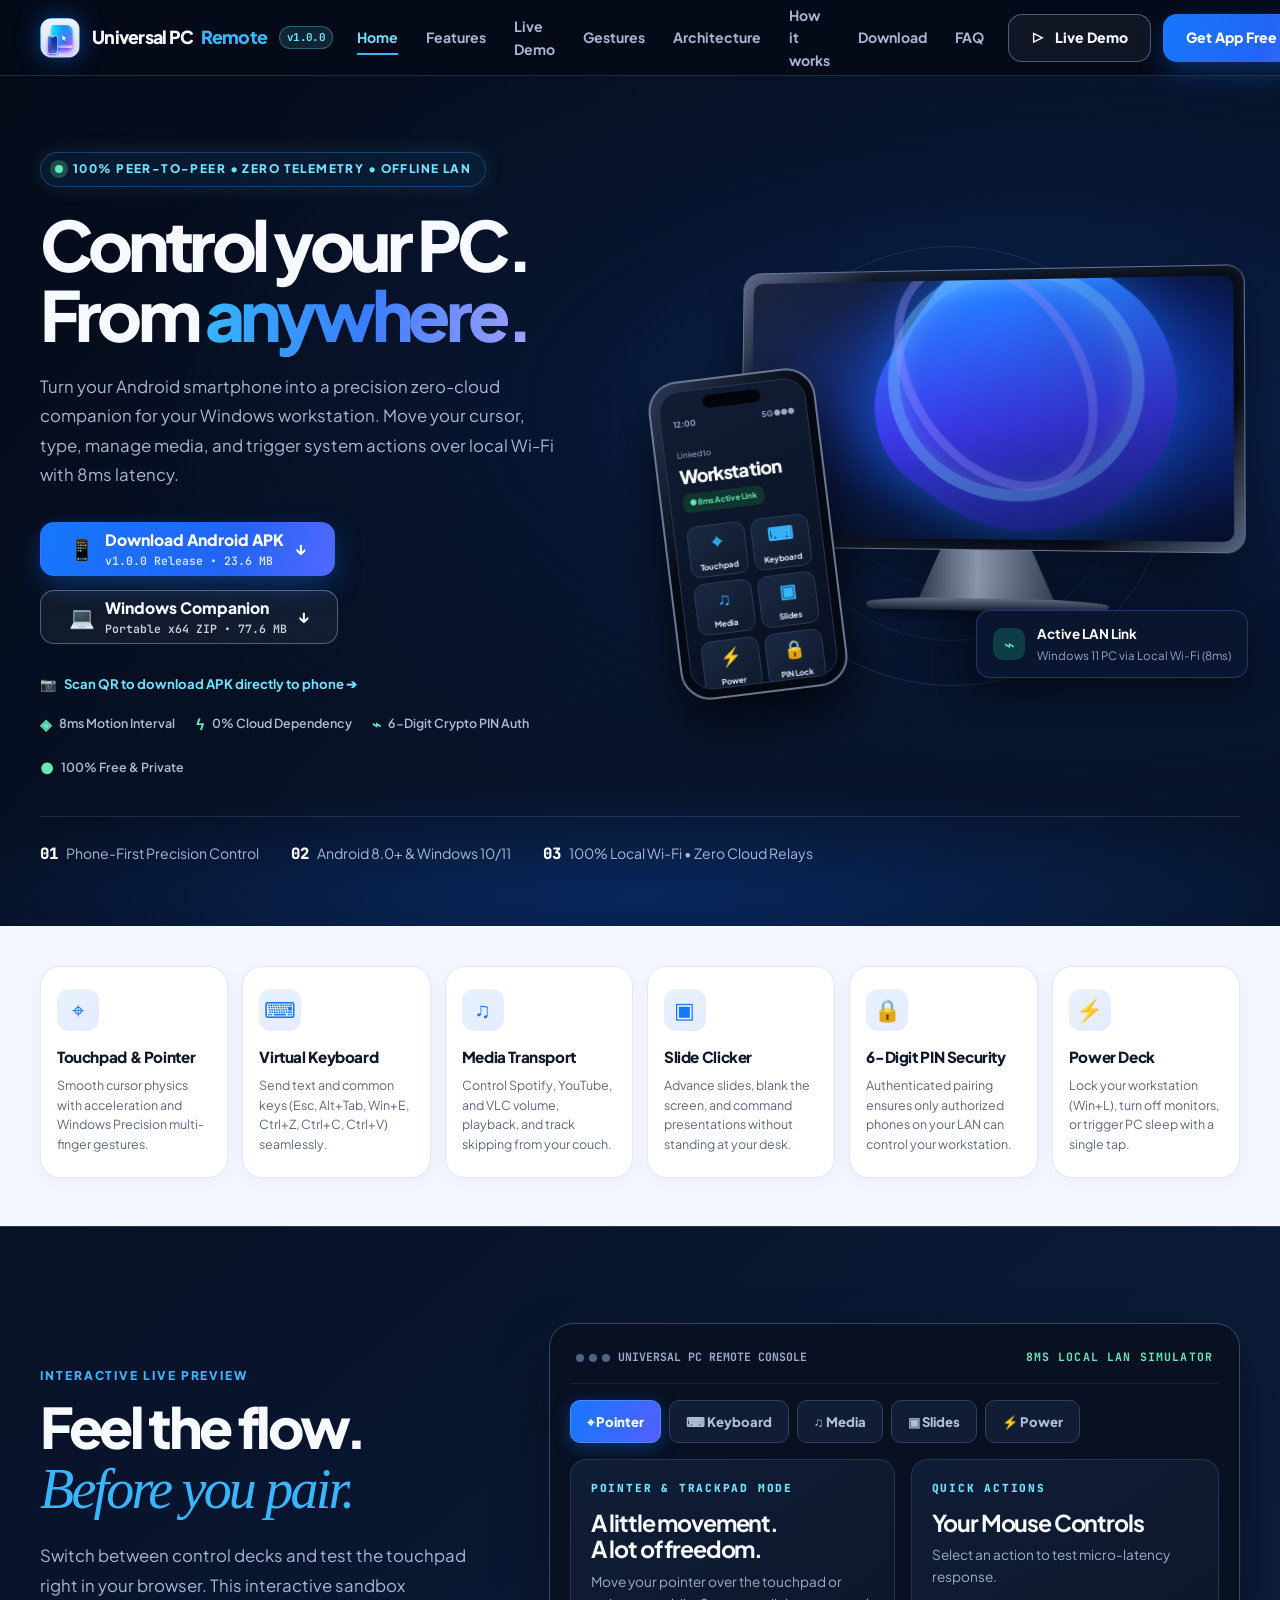
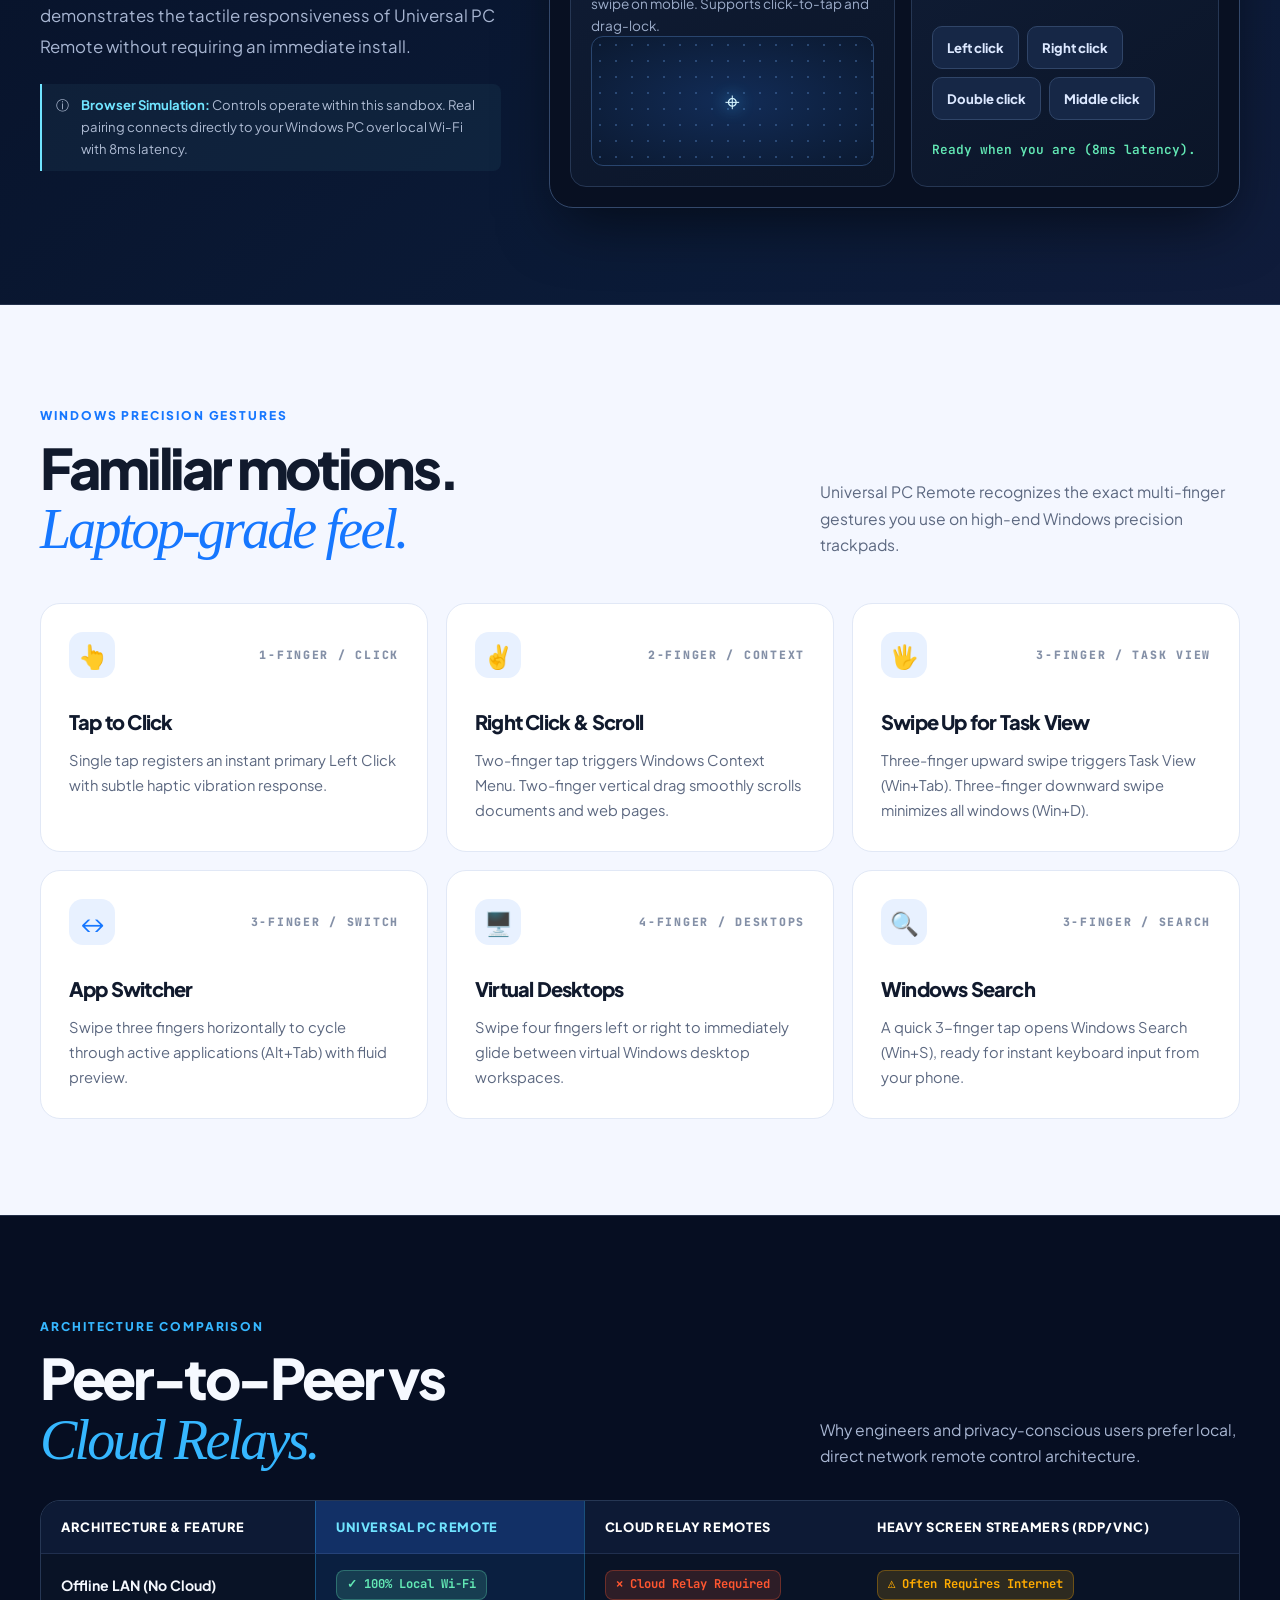
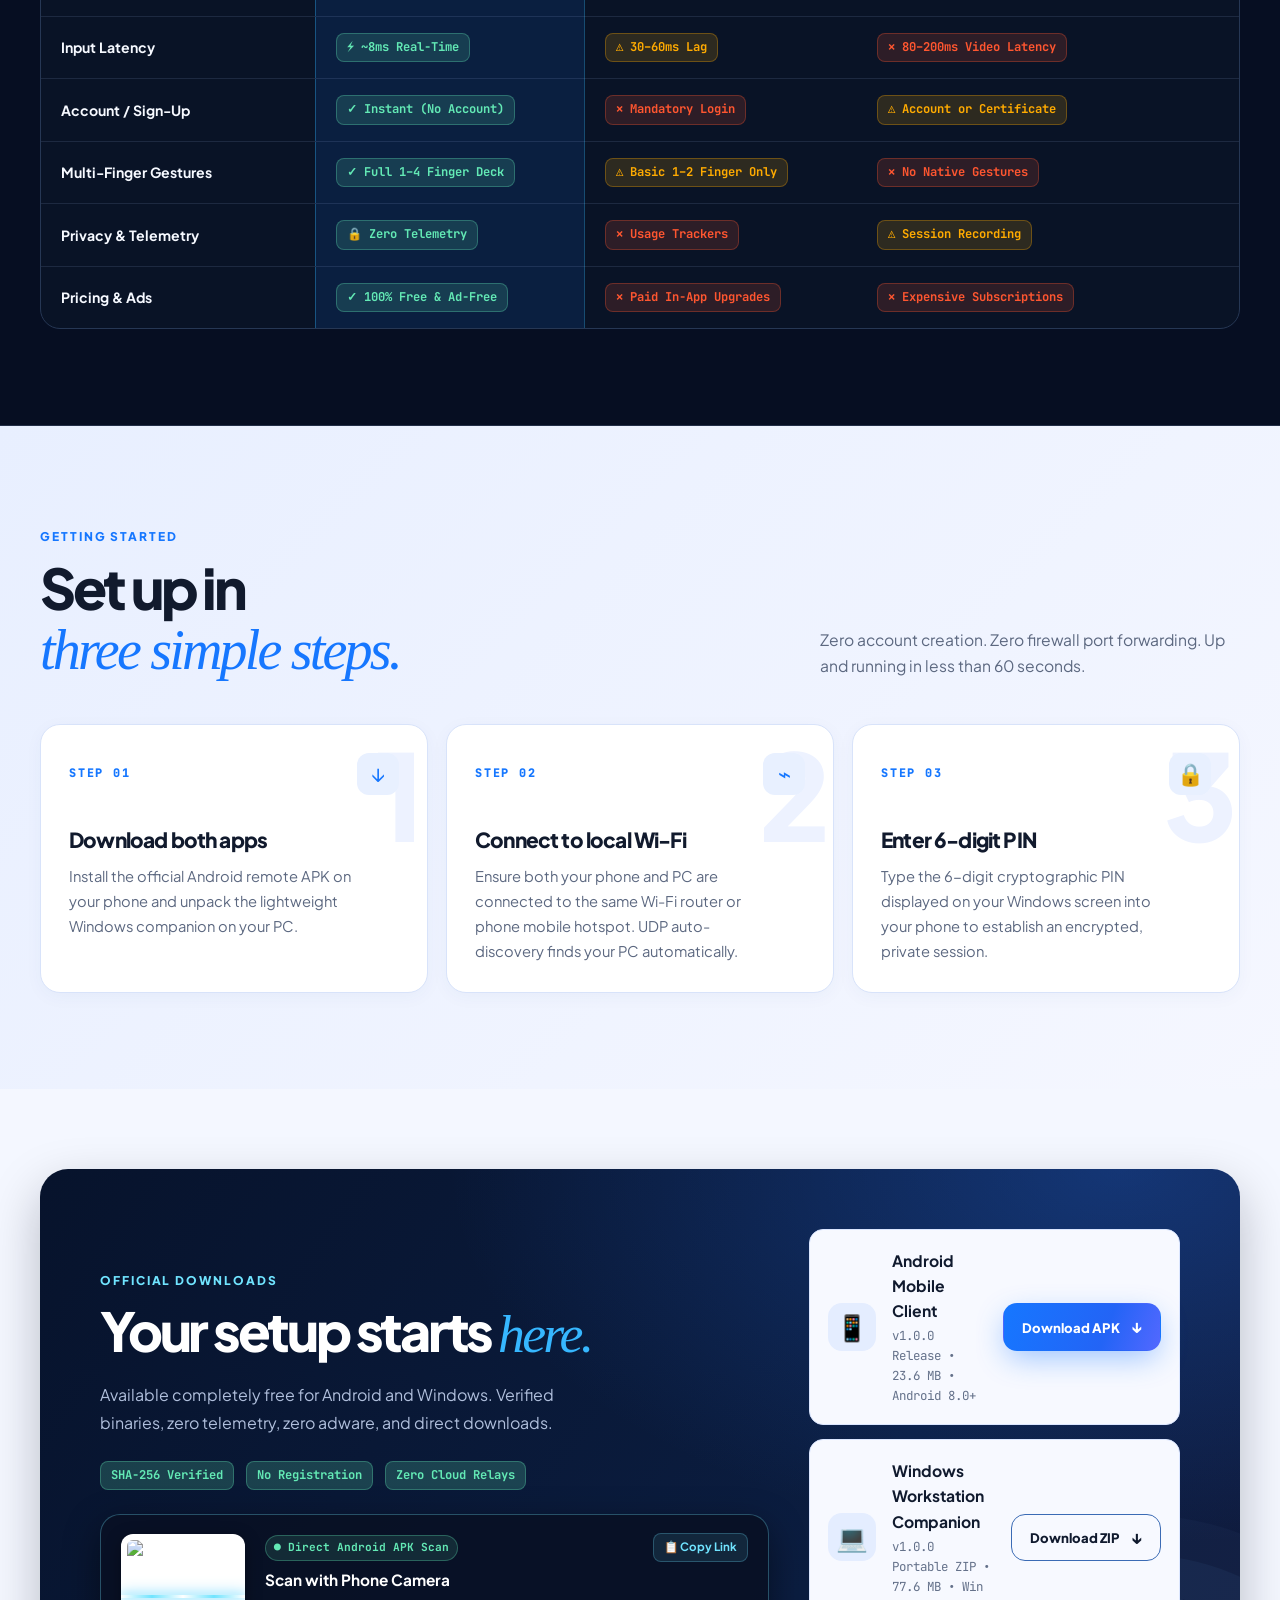
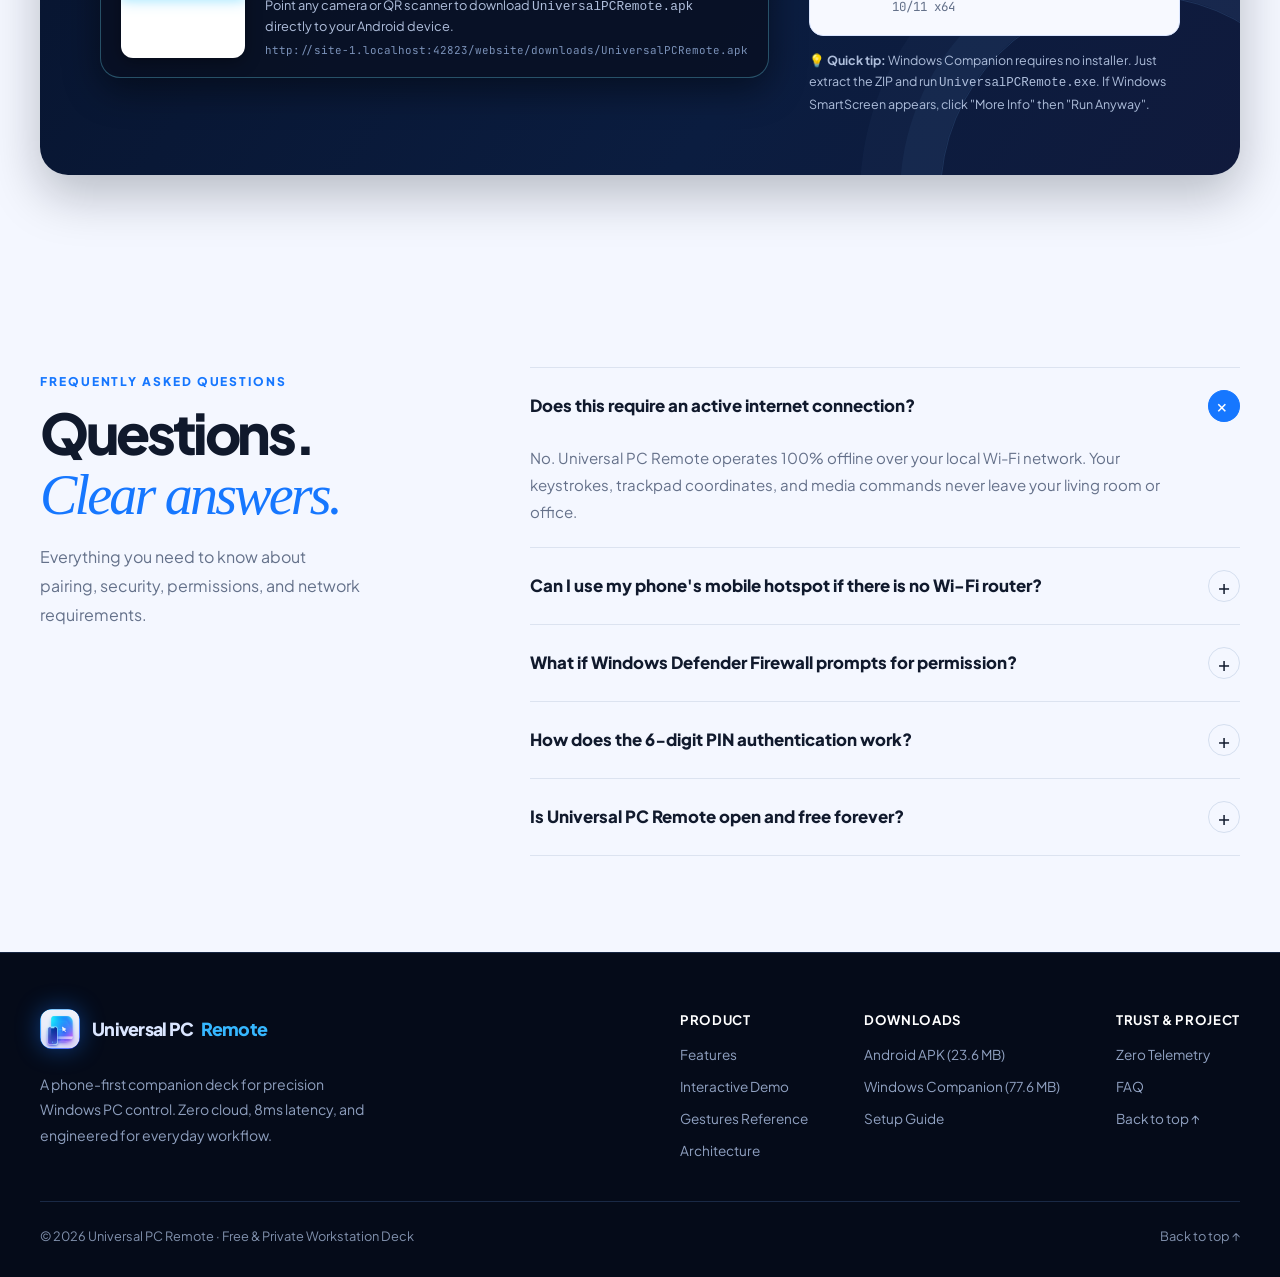
==== commit 8e0a9344: "feat(website): add direct Android APK QR code with laser sweep animation, scrollspy, and floating ba" ====
--- a/website/index.html
+++ b/website/index.html
@@ -105,6 +105,11 @@
               <span class="arrow">↓</span>
             </a>
           </div>
+
+          <a href="#qrCard" class="hero-qr-hint" aria-label="Jump to Direct Android APK Download QR Code">
+            <span>📷</span>
+            <span>Scan QR to download APK directly to phone ➔</span>
+          </a>
 
           <div class="trust">
             <span><b>◈</b> 8ms Motion Interval</span>
@@ -477,6 +482,25 @@
               <span class="tag-badge success" style="background: rgba(99, 233, 181, 0.2);">No Registration</span>
               <span class="tag-badge success" style="background: rgba(99, 233, 181, 0.2);">Zero Cloud Relays</span>
             </div>
+
+            <!-- Direct Android APK Download QR Code Card -->
+            <div class="qr-install-card" id="qrCard">
+              <div class="qr-code-wrapper">
+                <img id="apkQrCode" src="assets/apk_qr.png" alt="Direct Android APK Download QR Code" width="124" height="124">
+                <div class="qr-laser" aria-hidden="true"></div>
+              </div>
+              <div class="qr-info">
+                <div class="qr-header">
+                  <span class="qr-badge">● Direct Android APK Scan</span>
+                  <button class="qr-copy-btn" id="copyApkLinkBtn" type="button" title="Copy Direct APK Download Link">
+                    <span>📋 Copy Link</span>
+                  </button>
+                </div>
+                <strong>Scan with Phone Camera</strong>
+                <p>Point any camera or QR scanner to download <code>UniversalPCRemote.apk</code> directly to your Android device.</p>
+                <div class="qr-direct-link" id="apkUrlDisplay">https://universalpcremote.pages.dev/downloads/UniversalPCRemote.apk</div>
+              </div>
+            </div>
           </div>
 
           <div class="downloads">
@@ -639,6 +663,9 @@
   <!-- Toast Container -->
   <div class="toast" id="toast" role="status" aria-live="polite"></div>
 
+  <!-- Floating Back to Top Button -->
+  <button class="back-to-top" id="backToTopBtn" type="button" aria-label="Back to top of page" title="Back to top">↑</button>
+
   <!-- Separated Modular Interactive Engine -->
   <script src="app.js" defer></script>
 </body>
--- a/website/styles.css
+++ b/website/styles.css
@@ -222,6 +222,14 @@
   width: 100%;
 }
 
+.links a.active {
+  color: var(--cyan);
+}
+
+.links a.active::after {
+  width: 100%;
+}
+
 .links .mobile-cta {
   display: none;
 }
@@ -1474,6 +1482,196 @@
   font-size: 0.78rem;
   color: #aebedb;
   line-height: 1.7;
+}
+
+/* ==========================================================================
+   QR CODE DIRECT INSTALL CARD & LASER SCANNER
+   ========================================================================== */
+.qr-install-card {
+  margin-top: 24px;
+  background: rgba(8, 16, 36, 0.88);
+  border: 1px solid rgba(112, 228, 255, 0.3);
+  border-radius: var(--radius-lg);
+  padding: 18px 20px;
+  display: flex;
+  align-items: center;
+  gap: 20px;
+  box-shadow: 0 12px 36px rgba(0, 0, 0, 0.45);
+  position: relative;
+  overflow: hidden;
+  transition: border-color 0.3s ease, box-shadow 0.3s ease, transform 0.2s ease;
+}
+
+.qr-install-card:hover {
+  border-color: var(--cyan);
+  box-shadow: 0 16px 42px rgba(22, 119, 255, 0.35);
+  transform: translateY(-2px);
+}
+
+.qr-code-wrapper {
+  position: relative;
+  width: 124px;
+  height: 124px;
+  border-radius: 12px;
+  background: #ffffff;
+  padding: 6px;
+  display: grid;
+  place-items: center;
+  flex-shrink: 0;
+  box-shadow: 0 4px 16px rgba(0, 0, 0, 0.35);
+  overflow: hidden;
+}
+
+.qr-code-wrapper img {
+  width: 100%;
+  height: 100%;
+  object-fit: contain;
+  display: block;
+  border-radius: 6px;
+}
+
+.qr-laser {
+  position: absolute;
+  left: 0;
+  right: 0;
+  height: 3px;
+  background: linear-gradient(90deg, transparent, var(--cyan), #ffffff, var(--cyan), transparent);
+  box-shadow: 0 0 10px var(--cyan), 0 0 16px var(--blue2);
+  animation: laserSweep 2.6s ease-in-out infinite;
+  pointer-events: none;
+}
+
+@keyframes laserSweep {
+  0% { top: 6px; opacity: 0; }
+  12% { opacity: 1; }
+  88% { opacity: 1; }
+  100% { top: calc(100% - 9px); opacity: 0; }
+}
+
+.qr-info {
+  flex: 1;
+  min-width: 0;
+}
+
+.qr-header {
+  display: flex;
+  align-items: center;
+  justify-content: space-between;
+  gap: 8px;
+  margin-bottom: 6px;
+}
+
+.qr-badge {
+  font-family: var(--font-mono);
+  font-size: 0.7rem;
+  font-weight: 700;
+  color: var(--emerald);
+  background: rgba(99, 233, 181, 0.12);
+  border: 1px solid rgba(99, 233, 181, 0.3);
+  padding: 3px 8px;
+  border-radius: var(--radius-full);
+}
+
+.qr-copy-btn {
+  display: inline-flex;
+  align-items: center;
+  gap: 5px;
+  font-size: 0.72rem;
+  font-weight: 700;
+  color: var(--cyan);
+  background: rgba(112, 228, 255, 0.1);
+  border: 1px solid rgba(112, 228, 255, 0.25);
+  padding: 4px 10px;
+  border-radius: var(--radius-sm);
+  cursor: pointer;
+  transition: all 0.2s ease;
+}
+
+.qr-copy-btn:hover {
+  background: rgba(112, 228, 255, 0.2);
+  border-color: var(--cyan);
+  color: #ffffff;
+}
+
+.qr-info strong {
+  display: block;
+  font-size: 0.96rem;
+  color: #ffffff;
+  margin-bottom: 4px;
+}
+
+.qr-info p {
+  font-size: 0.8rem;
+  color: #b0bfdc;
+  line-height: 1.5;
+  margin: 0 0 6px !important;
+}
+
+.qr-direct-link {
+  font-family: var(--font-mono);
+  font-size: 0.68rem;
+  color: #7b92b9;
+  white-space: nowrap;
+  overflow: hidden;
+  text-overflow: ellipsis;
+  max-width: 100%;
+}
+
+.hero-qr-hint {
+  display: inline-flex;
+  align-items: center;
+  gap: 8px;
+  font-size: 0.82rem;
+  font-weight: 700;
+  color: var(--cyan);
+  transition: color 0.2s ease, transform 0.2s ease;
+  margin-top: -8px;
+  margin-bottom: 18px;
+  width: fit-content;
+  cursor: pointer;
+}
+
+.hero-qr-hint:hover {
+  color: #ffffff;
+  transform: translateX(4px);
+}
+
+/* Floating Back-to-Top */
+.back-to-top {
+  position: fixed;
+  right: 22px;
+  bottom: 22px;
+  width: 44px;
+  height: 44px;
+  border-radius: 50%;
+  background: rgba(13, 26, 53, 0.9);
+  backdrop-filter: blur(12px);
+  -webkit-backdrop-filter: blur(12px);
+  border: 1px solid rgba(173, 199, 255, 0.25);
+  color: #ffffff;
+  display: grid;
+  place-items: center;
+  font-size: 1.1rem;
+  box-shadow: 0 8px 24px rgba(0, 0, 0, 0.45);
+  cursor: pointer;
+  z-index: 900;
+  opacity: 0;
+  visibility: hidden;
+  transform: translateY(14px);
+  transition: opacity 0.25s ease, transform 0.25s ease, visibility 0.25s ease, background 0.2s ease, border-color 0.2s ease;
+}
+
+.back-to-top.visible {
+  opacity: 1;
+  visibility: visible;
+  transform: translateY(0);
+}
+
+.back-to-top:hover {
+  background: var(--blue);
+  border-color: var(--cyan);
+  transform: translateY(-2px);
+  box-shadow: 0 12px 30px rgba(22, 119, 255, 0.5);
 }
 
 /* ==========================================================================
@@ -1965,6 +2163,21 @@
     width: 100%;
   }
 
+  .qr-install-card {
+    flex-direction: column;
+    text-align: center;
+    padding: 20px 16px;
+    gap: 16px;
+  }
+  .qr-code-wrapper {
+    margin: 0 auto;
+    width: 130px;
+    height: 130px;
+  }
+  .qr-header {
+    justify-content: center;
+  }
+
   .faq-question {
     font-size: 0.95rem;
     padding: 18px 0;
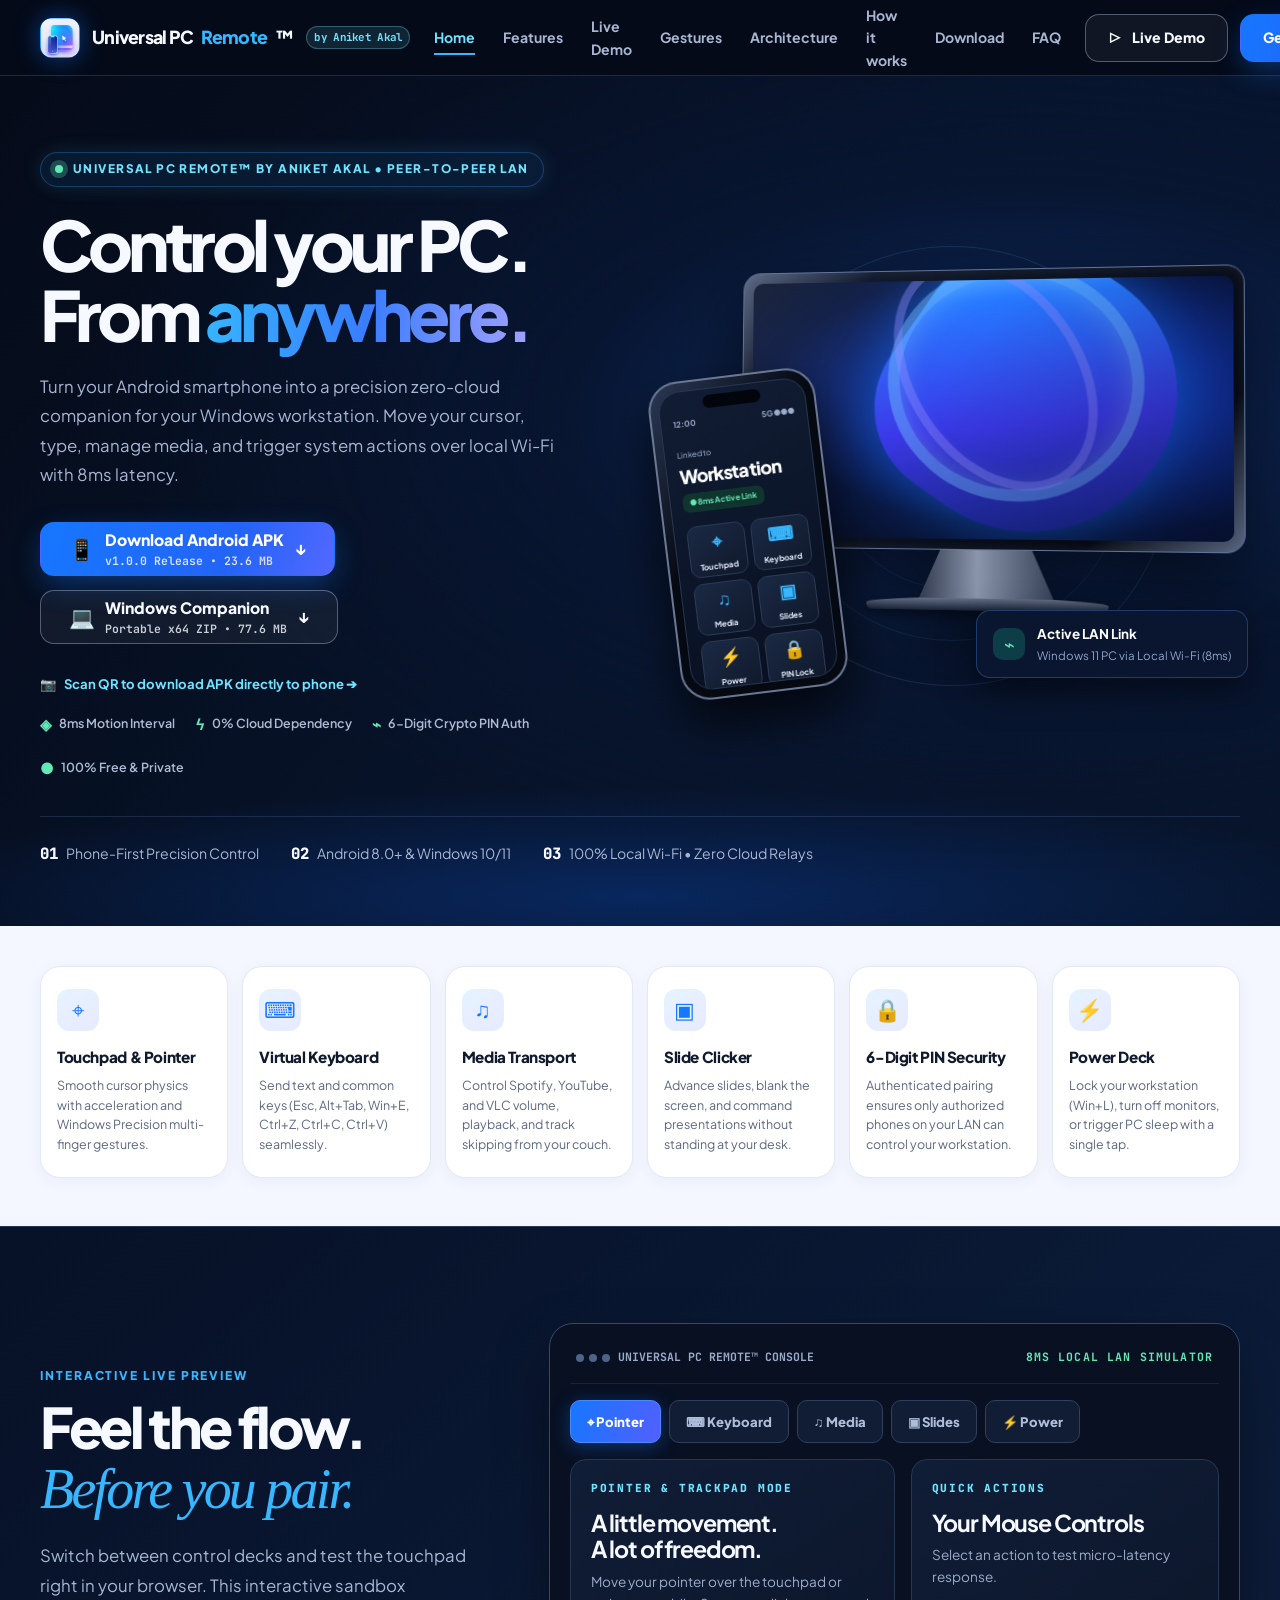
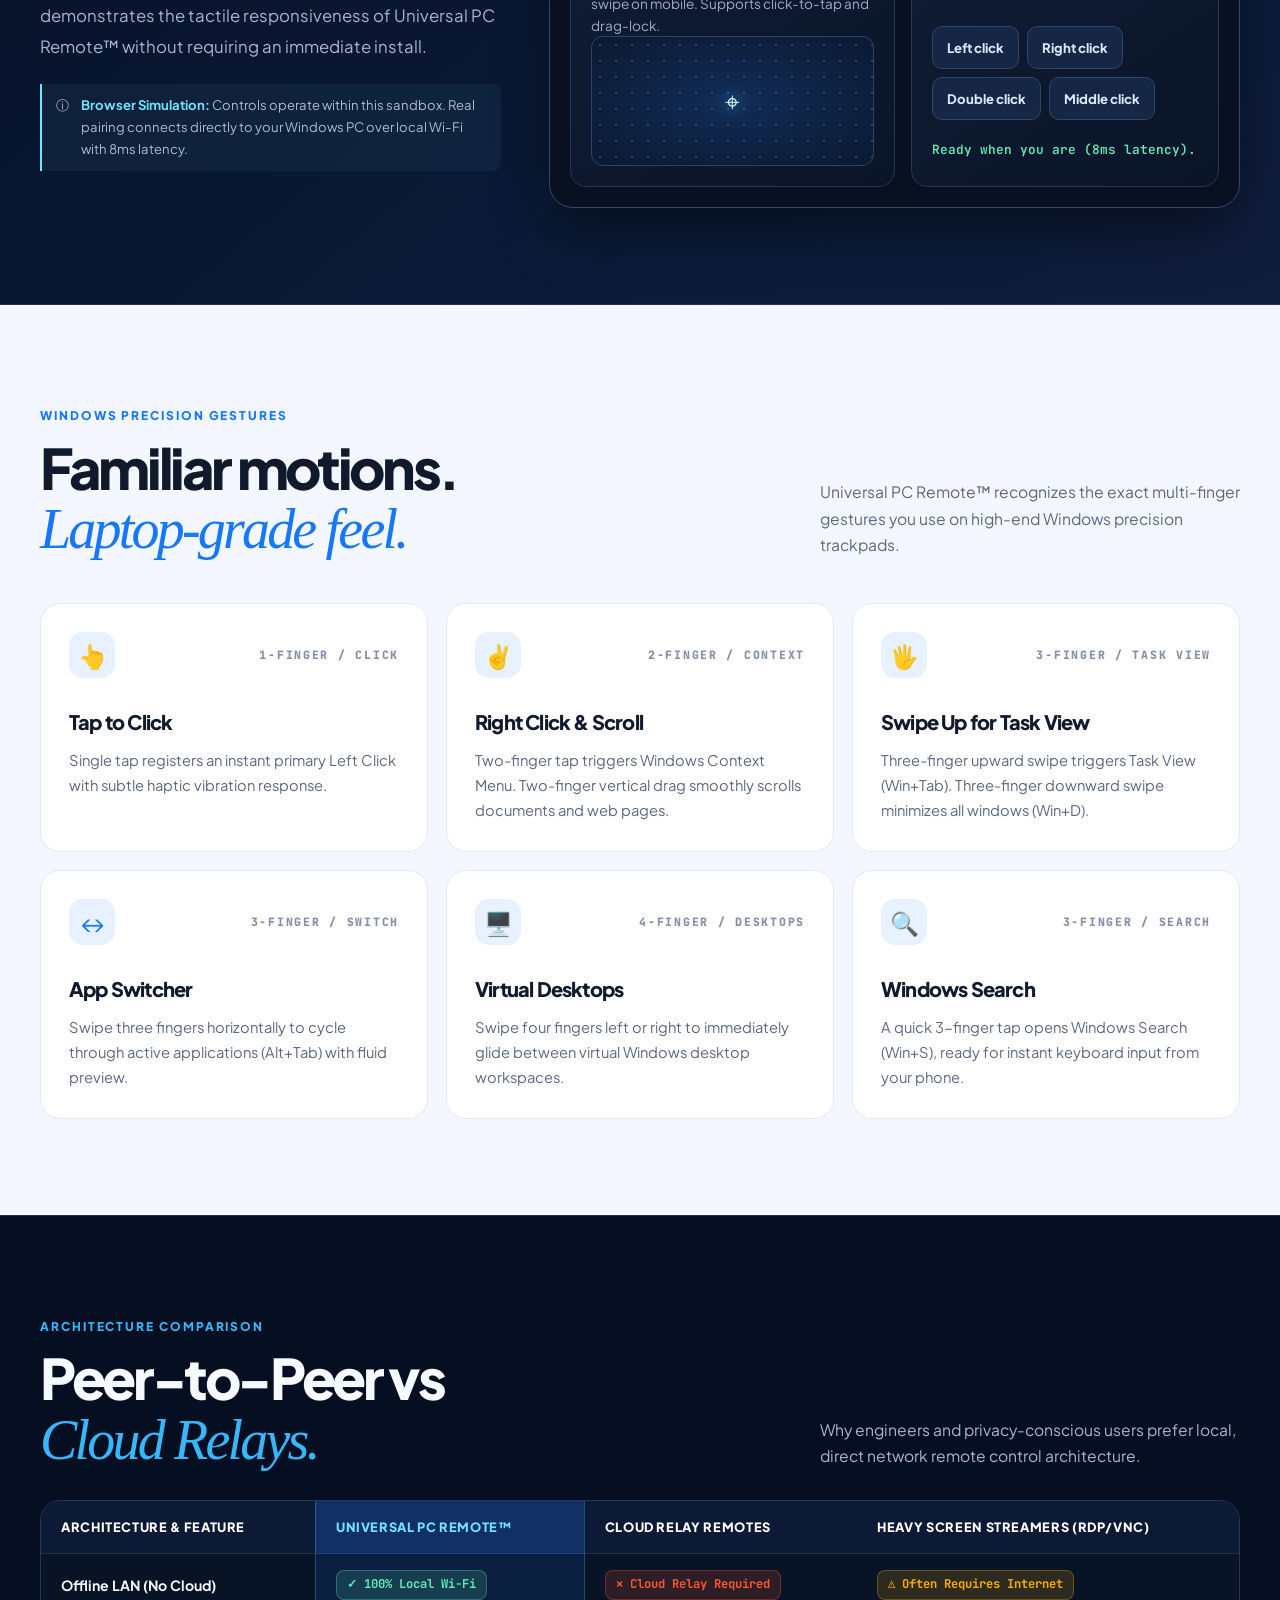
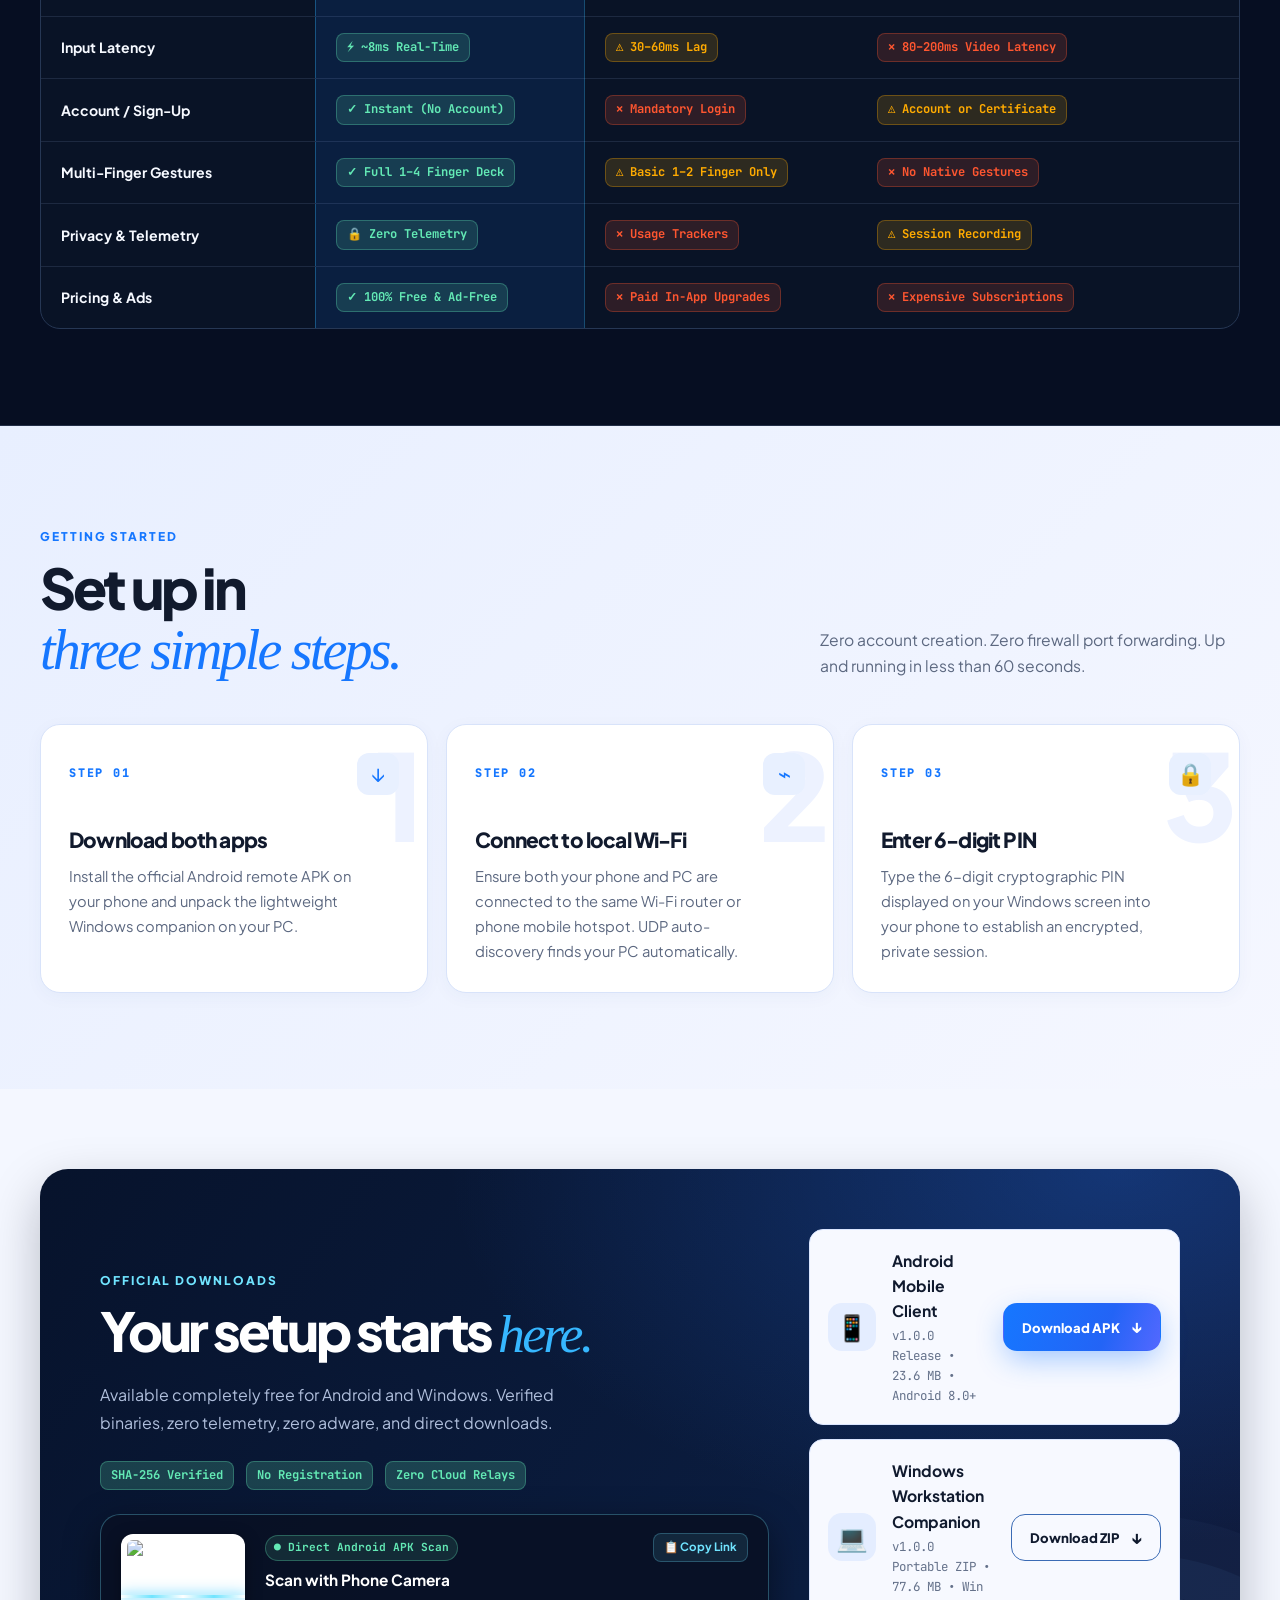
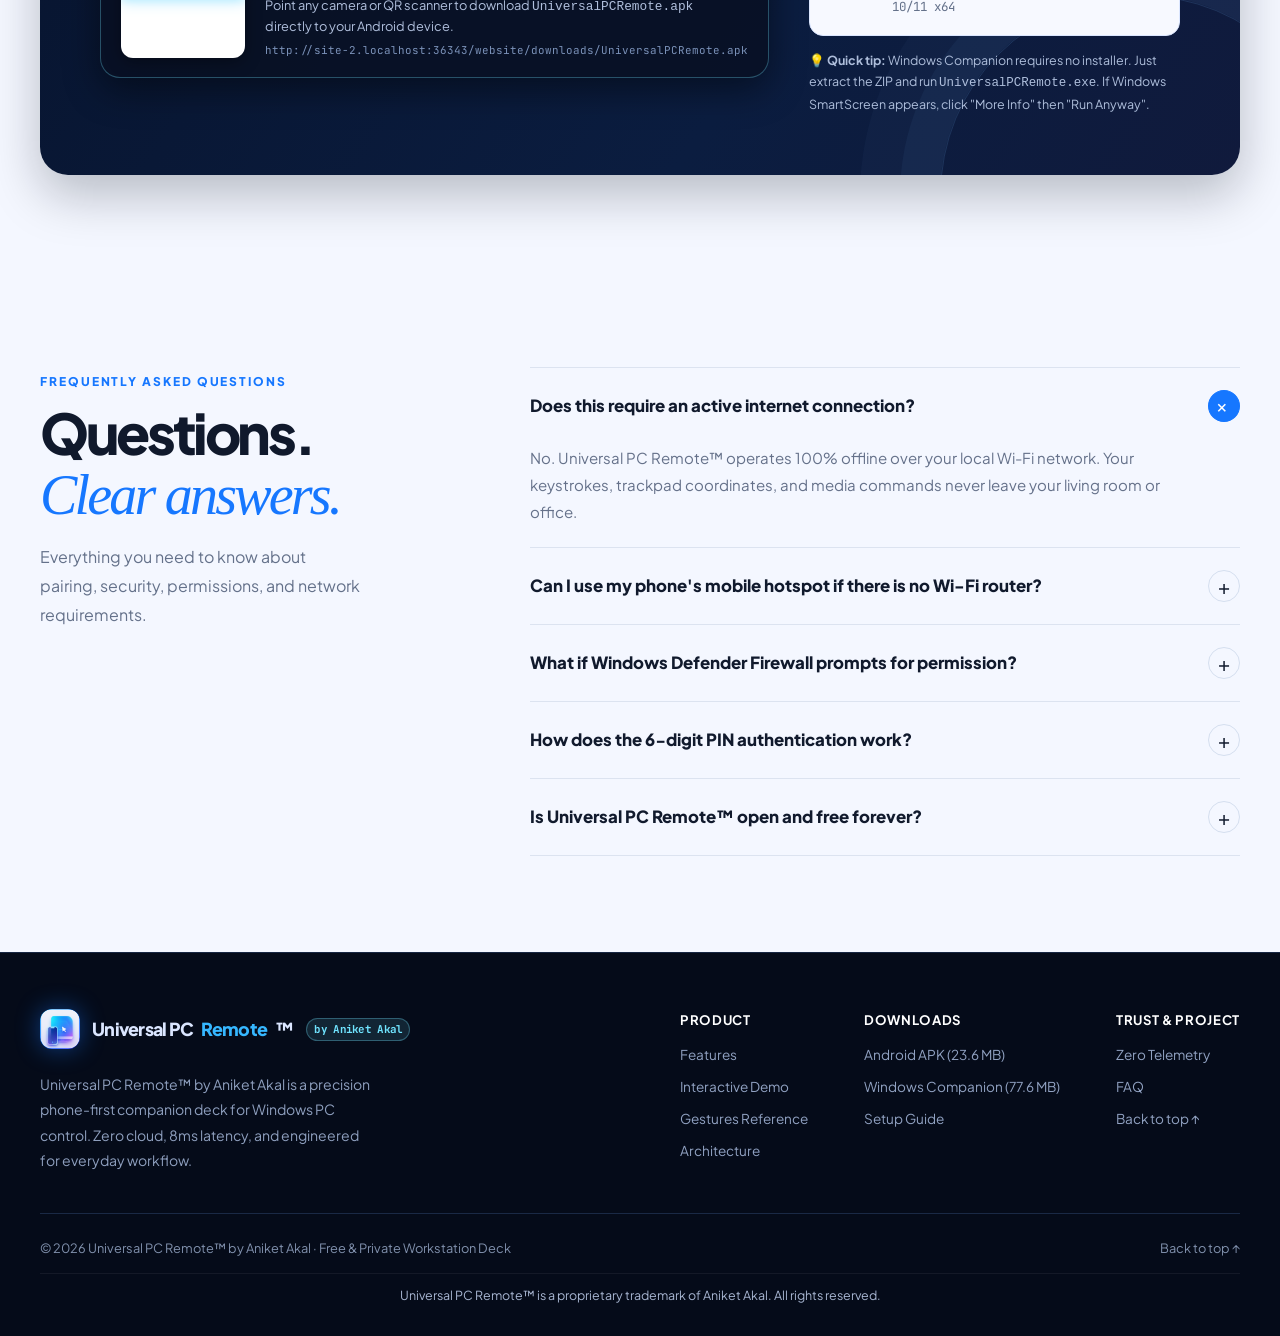
==== commit f37e0189: "feat: apply Universal PC Remote™ by Aniket Akal trademark and branding across all modules" ====
--- a/website/index.html
+++ b/website/index.html
@@ -4,8 +4,9 @@
   <meta charset="utf-8">
   <meta name="viewport" content="width=device-width, initial-scale=1">
   <meta name="theme-color" content="#050b19">
-  <title>Universal PC Remote — Your PC. On your terms.</title>
-  <meta name="description" content="Turn your Android phone into a precision zero-cloud remote control deck for Windows. Control your cursor, type, manage media, and trigger system actions over local Wi-Fi with 8ms latency.">
+  <title>Universal PC Remote™ by Aniket Akal — Your PC. On your terms.</title>
+  <meta name="description" content="Universal PC Remote™ by Aniket Akal turns your Android phone into a precision zero-cloud remote control deck for Windows. Control your cursor, type, manage media, and trigger system actions over local Wi-Fi with 8ms latency.">
+  <meta name="author" content="Aniket Akal">
   <meta name="robots" content="index, follow">
   <meta name="google-site-verification" content="ypC3UmTwMmkpbphP_FErehbTNvKFJUhMTGTS3jakohQ">
   <link rel="canonical" href="https://universalpcremote.pages.dev/">
@@ -13,12 +14,13 @@
   <!-- Open Graph / Meta -->
   <meta property="og:type" content="website">
   <meta property="og:url" content="https://universalpcremote.pages.dev/">
-  <meta property="og:title" content="Universal PC Remote — Your PC. On your terms.">
-  <meta property="og:description" content="Turn your Android phone into a precision zero-cloud remote control deck for Windows over local Wi-Fi.">
+  <meta property="og:title" content="Universal PC Remote™ by Aniket Akal — Your PC. On your terms.">
+  <meta property="og:description" content="Universal PC Remote™ by Aniket Akal turns your Android phone into a precision zero-cloud remote control deck for Windows over local Wi-Fi.">
+  <meta property="og:site_name" content="Universal PC Remote™ by Aniket Akal">
   <meta property="og:image" content="https://universalpcremote.pages.dev/assets/app_icon.png">
   <meta name="twitter:card" content="summary_large_image">
-  <meta name="twitter:title" content="Universal PC Remote">
-  <meta name="twitter:description" content="Turn your Android phone into a precision zero-cloud remote control deck for Windows.">
+  <meta name="twitter:title" content="Universal PC Remote™ by Aniket Akal">
+  <meta name="twitter:description" content="Universal PC Remote™ by Aniket Akal turns your Android phone into a precision zero-cloud remote control deck for Windows.">
   <meta name="twitter:image" content="https://universalpcremote.pages.dev/assets/app_icon.png">
 
   <link rel="icon" type="image/png" href="assets/app_icon.png">
@@ -37,12 +39,12 @@
   <!-- Sticky Tech Navigation Bar -->
   <header>
     <div class="wrap nav">
-      <a class="brand" href="#home" aria-label="Universal PC Remote home">
+      <a class="brand" href="#home" aria-label="Universal PC Remote™ by Aniket Akal home">
         <span class="brandmark" aria-hidden="true">
-          <img src="assets/app_icon.png" alt="Universal PC Remote logo">
+          <img src="assets/app_icon.png" alt="Universal PC Remote™ logo">
         </span>
-        <span class="brand-text">Universal PC <span>Remote</span></span>
-        <span class="brand-badge">v1.0.0</span>
+        <span class="brand-text">Universal PC <span>Remote</span>™</span>
+        <span class="brand-badge">by Aniket Akal</span>
       </a>
 
       <nav class="links" id="navLinks" aria-label="Main navigation">
@@ -73,7 +75,7 @@
         <div class="reveal">
           <div class="eyebrow">
             <span class="pulse"></span>
-            <span id="detectionBadge">100% Peer-to-Peer • Zero Telemetry • Offline LAN</span>
+            <span id="detectionBadge">Universal PC Remote™ by Aniket Akal • Peer-to-Peer LAN</span>
           </div>
 
           <h1>Control your PC.<br>From <span class="gradient">anywhere.</span></h1>
@@ -231,7 +233,7 @@
           <div class="kicker">Interactive Live Preview</div>
           <h2>Feel the flow.<br><em>Before you pair.</em></h2>
           <p>
-            Switch between control decks and test the touchpad right in your browser. This interactive sandbox demonstrates the tactile responsiveness of Universal PC Remote without requiring an immediate install.
+            Switch between control decks and test the touchpad right in your browser. This interactive sandbox demonstrates the tactile responsiveness of Universal PC Remote™ without requiring an immediate install.
           </p>
 
           <div class="demo-warning">
@@ -243,7 +245,7 @@
         <div class="demo-shell reveal">
           <div class="demo-top">
             <span class="demo-dots"><i></i><i></i><i></i></span>
-            <span>UNIVERSAL PC REMOTE CONSOLE</span>
+            <span>UNIVERSAL PC REMOTE™ CONSOLE</span>
             <span>8MS LOCAL LAN SIMULATOR</span>
           </div>
 
@@ -294,7 +296,7 @@
             <h2>Familiar motions.<br><em>Laptop-grade feel.</em></h2>
           </div>
           <p>
-            Universal PC Remote recognizes the exact multi-finger gestures you use on high-end Windows precision trackpads.
+            Universal PC Remote™ recognizes the exact multi-finger gestures you use on high-end Windows precision trackpads.
           </p>
         </div>
 
@@ -374,7 +376,7 @@
             <thead>
               <tr>
                 <th>Architecture &amp; Feature</th>
-                <th class="col-highlight">Universal PC Remote</th>
+                <th class="col-highlight">Universal PC Remote™</th>
                 <th>Cloud Relay Remotes</th>
                 <th>Heavy Screen Streamers (RDP/VNC)</th>
               </tr>
@@ -555,7 +557,7 @@
             </button>
             <div class="faq-answer">
               <div>
-                <p>No. Universal PC Remote operates 100% offline over your local Wi-Fi network. Your keystrokes, trackpad coordinates, and media commands never leave your living room or office.</p>
+                <p>No. Universal PC Remote™ operates 100% offline over your local Wi-Fi network. Your keystrokes, trackpad coordinates, and media commands never leave your living room or office.</p>
               </div>
             </div>
           </div>
@@ -579,7 +581,7 @@
             </button>
             <div class="faq-answer">
               <div>
-                <p>On first launch, Windows Firewall will ask whether to allow Universal PC Remote on Private Networks. Check "Private Networks" and click "Allow Access" so the companion can receive commands from your phone.</p>
+                <p>On first launch, Windows Firewall will ask whether to allow Universal PC Remote™ on Private Networks. Check "Private Networks" and click "Allow Access" so the companion can receive commands from your phone.</p>
               </div>
             </div>
           </div>
@@ -598,12 +600,12 @@
 
           <div class="faq-item">
             <button class="faq-question" type="button" aria-expanded="false">
-              <span>Is Universal PC Remote open and free forever?</span>
+              <span>Is Universal PC Remote™ open and free forever?</span>
               <span class="faq-plus" aria-hidden="true">+</span>
             </button>
             <div class="faq-answer">
               <div>
-                <p>Yes. Universal PC Remote is free, contains zero advertisements, and includes no telemetry or trackers. Both the Android client and Windows companion are portable and self-contained.</p>
+                <p>Yes. Universal PC Remote™ is free, contains zero advertisements, and includes no telemetry or trackers. Both the Android client and Windows companion are portable and self-contained.</p>
               </div>
             </div>
           </div>
@@ -621,10 +623,11 @@
             <span class="brandmark">
               <img src="assets/app_icon.png" alt="App Icon">
             </span>
-            <span class="brand-text">Universal PC <span>Remote</span></span>
+            <span class="brand-text">Universal PC <span>Remote</span>™</span>
+            <span class="brand-badge">by Aniket Akal</span>
           </a>
           <p class="footer-description">
-            A phone-first companion deck for precision Windows PC control. Zero cloud, 8ms latency, and engineered for everyday workflow.
+            Universal PC Remote™ by Aniket Akal is a precision phone-first companion deck for Windows PC control. Zero cloud, 8ms latency, and engineered for everyday workflow.
           </p>
         </div>
 
@@ -654,8 +657,11 @@
       </div>
 
       <div class="footer-bottom">
-        <span>© <span id="year"></span> Universal PC Remote · Free &amp; Private Workstation Deck</span>
+        <span>© <span id="year"></span> Universal PC Remote™ by Aniket Akal · Free &amp; Private Workstation Deck</span>
         <a href="#home">Back to top ↑</a>
+      </div>
+      <div class="footer-trademark" style="margin-top: 14px; padding-top: 12px; border-top: 1px solid rgba(255,255,255,0.06); text-align: center; font-size: 0.78rem; color: var(--muted);">
+        Universal PC Remote™ is a proprietary trademark of Aniket Akal. All rights reserved.
       </div>
     </div>
   </footer>
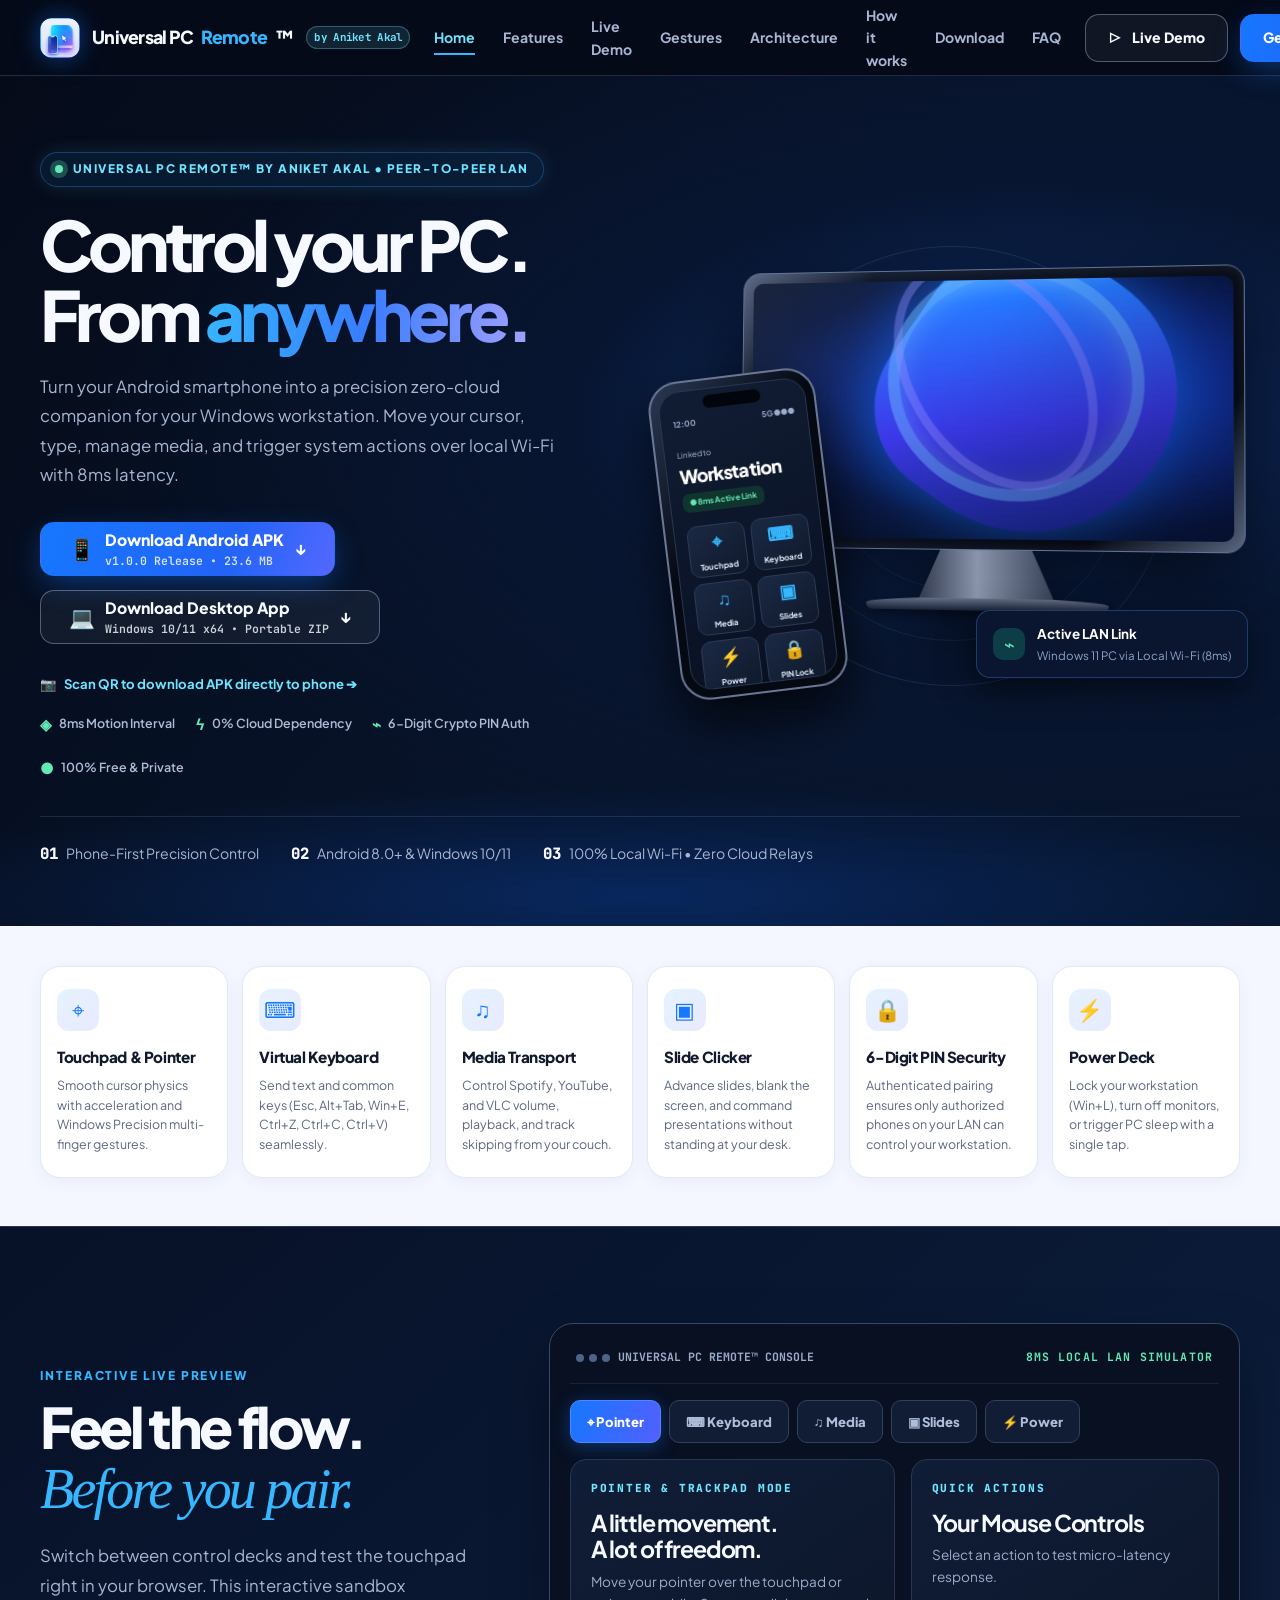
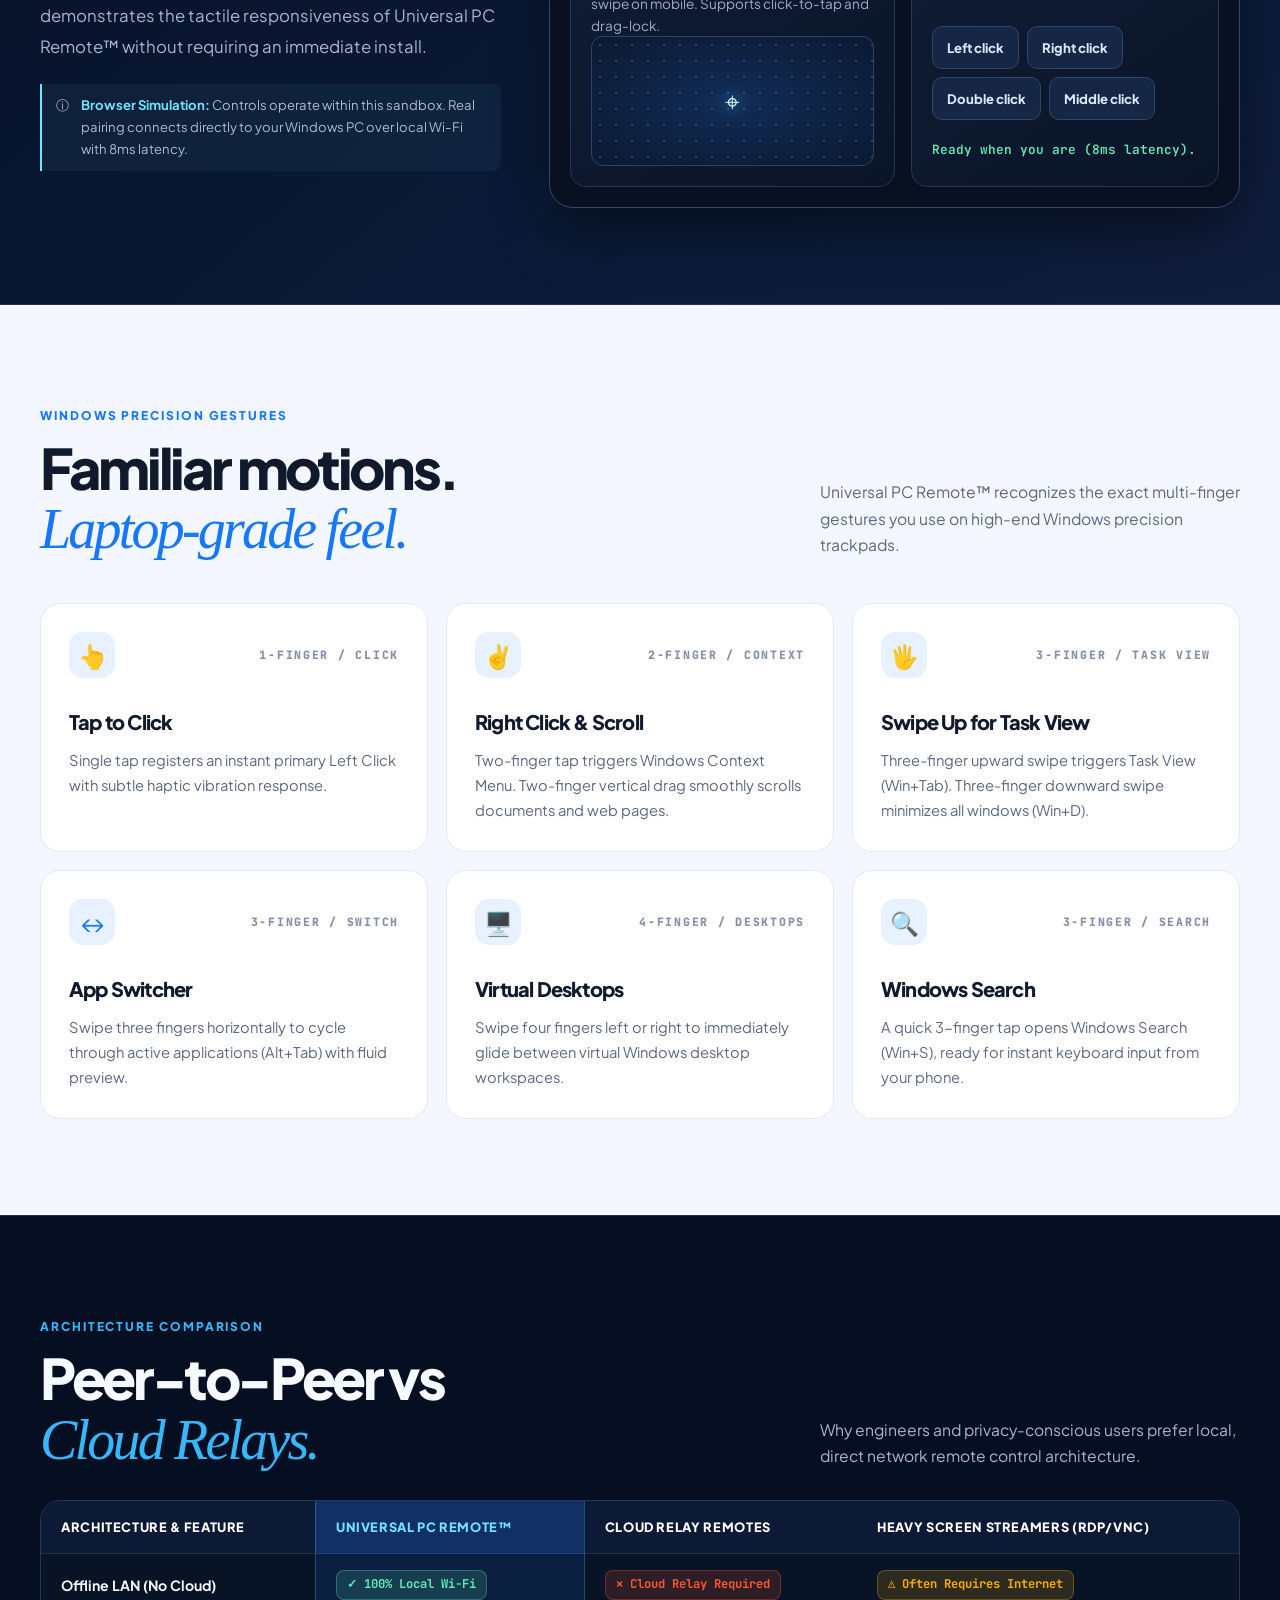
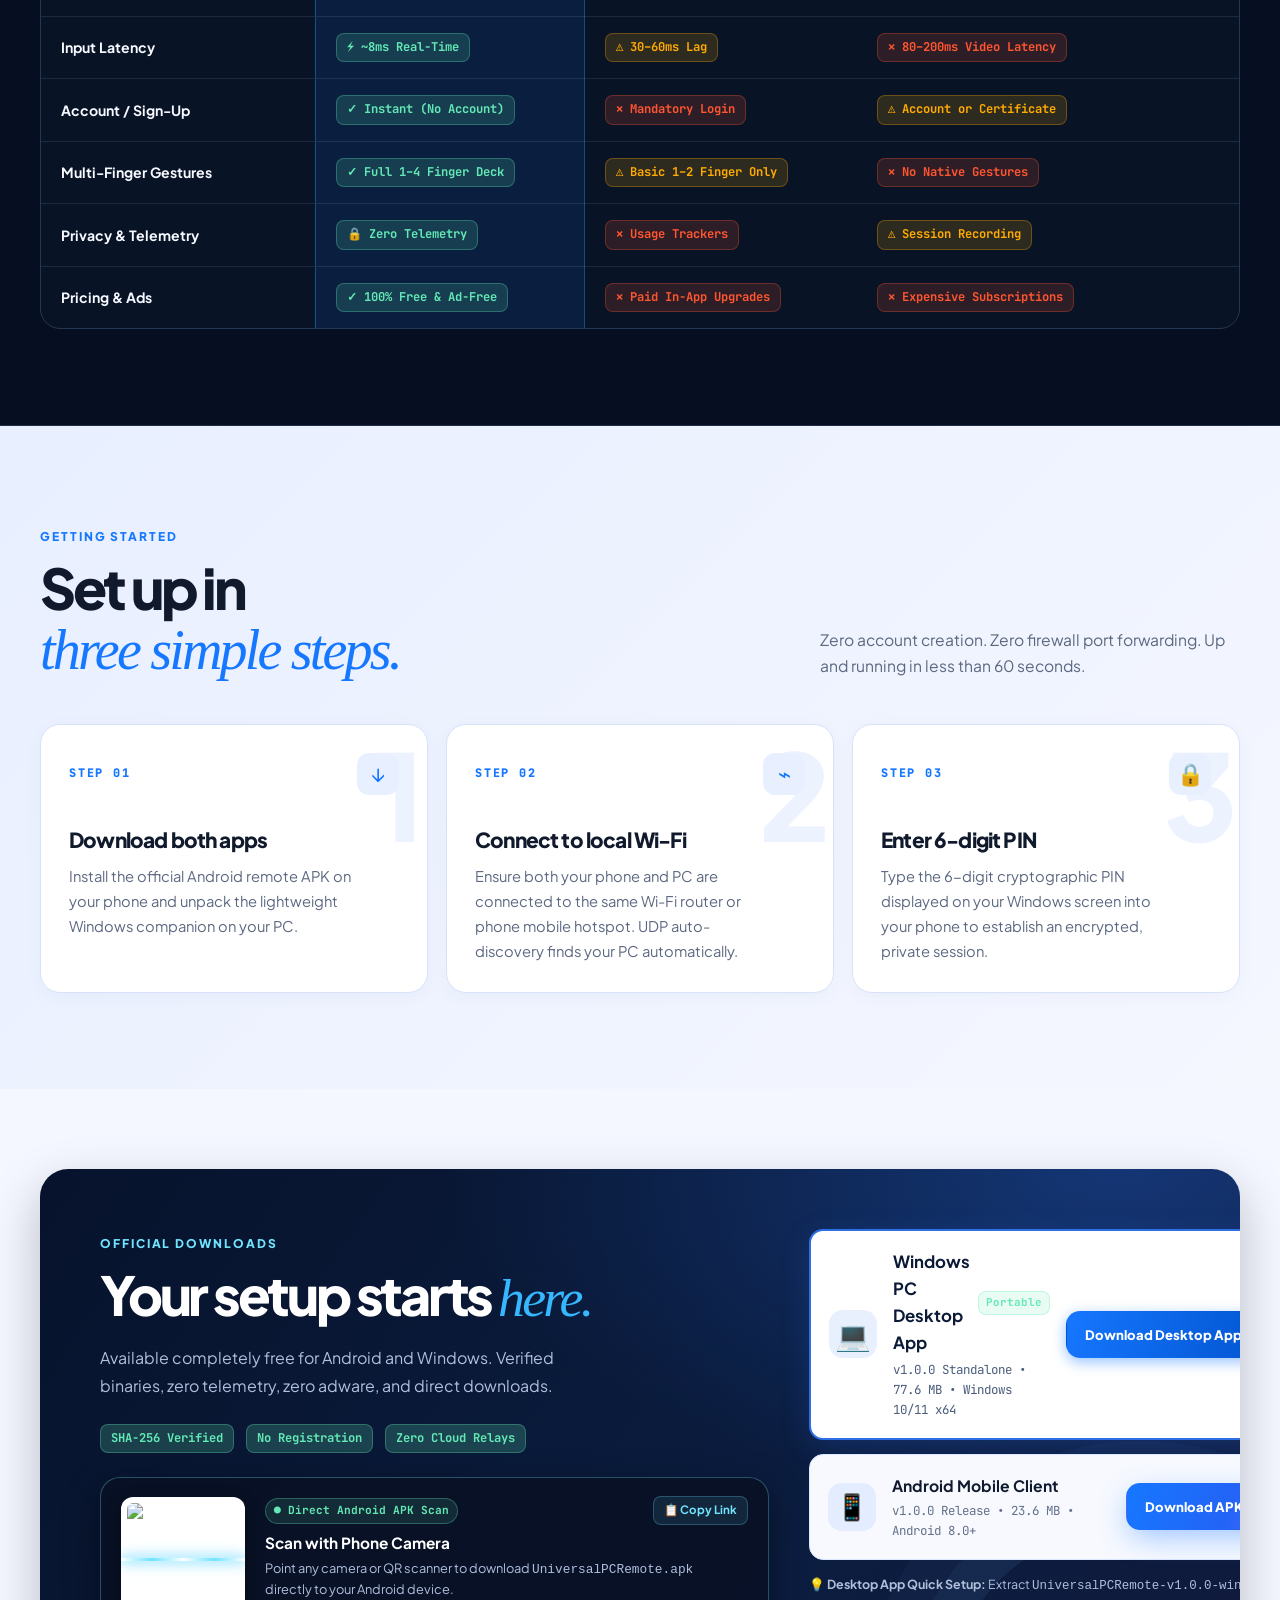
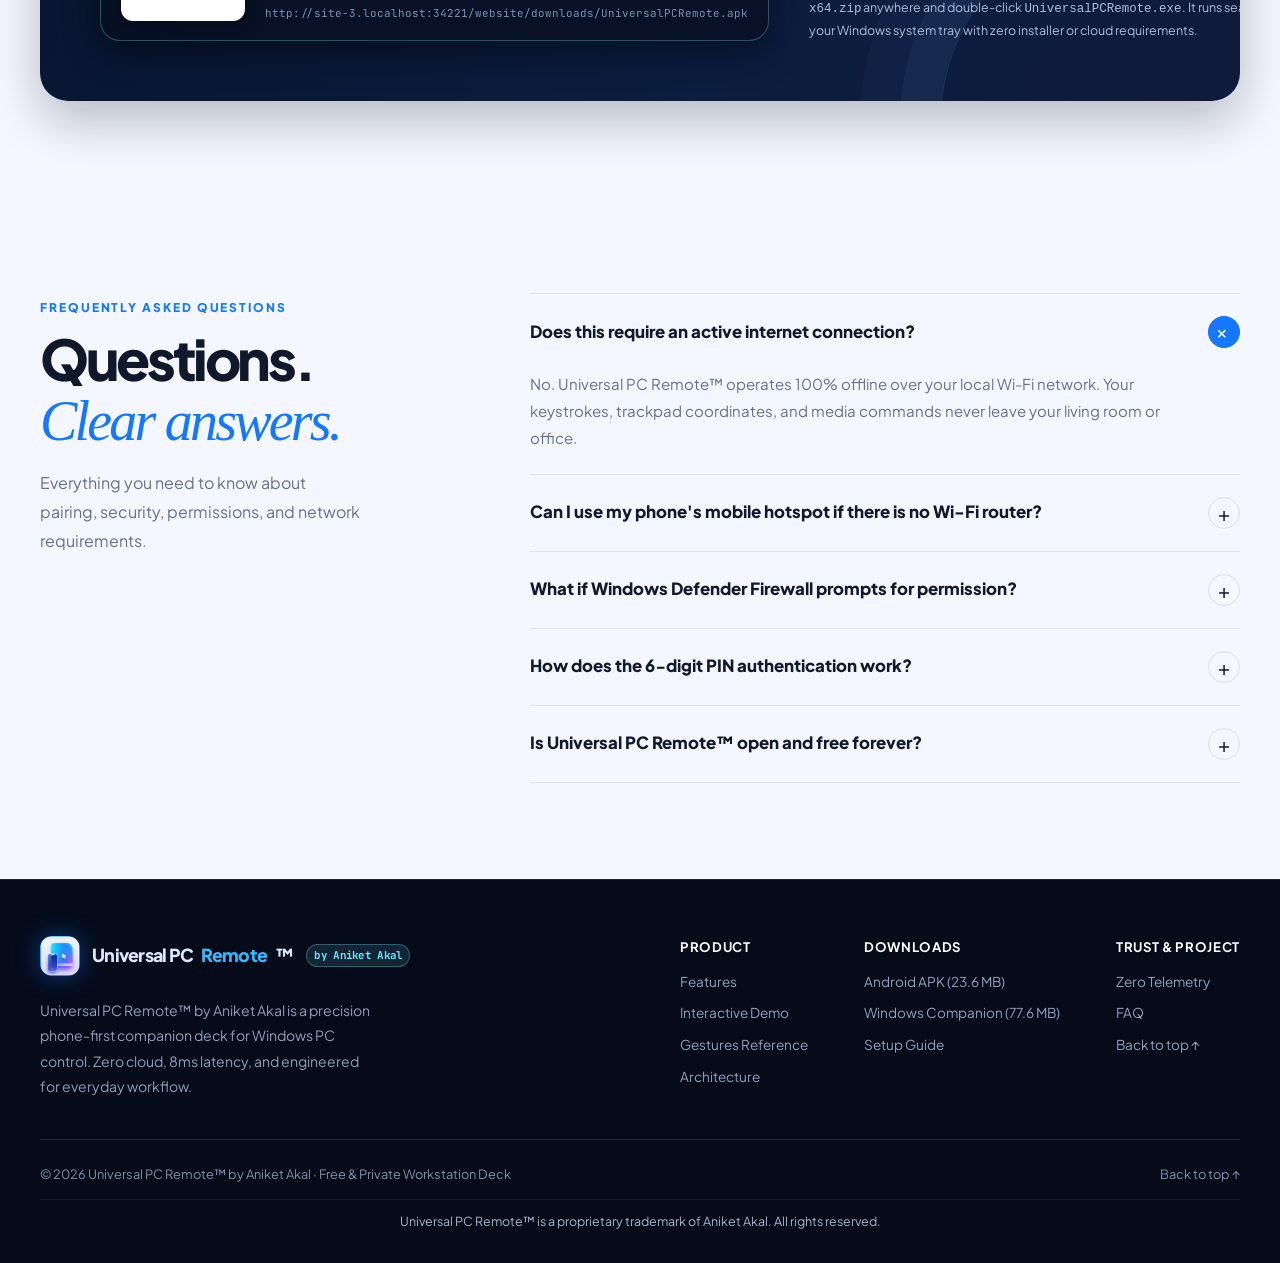
==== commit f4e8e201: "feat(website): prominently feature Windows PC Desktop App download and improve button labels" ====
--- a/website/index.html
+++ b/website/index.html
@@ -96,12 +96,12 @@
               <span class="arrow">↓</span>
             </a>
 
-            <a class="btn btn-large outline" href="downloads/UniversalPCRemote-v1.0.0-windows-x64.zip" download>
+            <a class="btn btn-large outline" href="downloads/UniversalPCRemote-v1.0.0-windows-x64.zip" download id="desktopDownloadBtn">
               <span style="font-size: 1.3rem;">💻</span>
               <div class="btn-dual">
                 <div>
-                  <span>Windows Companion</span>
-                  <span class="btn-subtext">Portable x64 ZIP • 77.6 MB</span>
+                  <span>Download Desktop App</span>
+                  <span class="btn-subtext">Windows 10/11 x64 • Portable ZIP</span>
                 </div>
               </div>
               <span class="arrow">↓</span>
@@ -506,7 +506,22 @@
           </div>
 
           <div class="downloads">
-            <!-- Android Card -->
+            <!-- Windows Desktop App Card (Featured) -->
+            <div class="download-card" style="background: #ffffff; border: 2px solid #2f6fe4; box-shadow: 0 8px 30px rgba(47, 111, 228, 0.2);">
+              <span class="download-icon" style="background: #e8f0fe; color: #1677ff; font-size: 1.8rem;">💻</span>
+              <div class="download-meta">
+                <div style="display: flex; align-items: center; gap: 8px;">
+                  <strong style="font-size: 1.05rem; color: #0b1a36;">Windows PC Desktop App</strong>
+                  <span class="tag-badge success" style="font-size: 0.68rem; padding: 2px 7px;">Portable</span>
+                </div>
+                <small style="color: #4a5d7c;">v1.0.0 Standalone • 77.6 MB • Windows 10/11 x64</small>
+              </div>
+              <a href="downloads/UniversalPCRemote-v1.0.0-windows-x64.zip" download class="btn download-action-btn" style="background: linear-gradient(110deg, #1677ff, #0052cc); box-shadow: 0 4px 14px rgba(22, 119, 255, 0.45); font-weight: 800;">
+                Download Desktop App <span class="arrow">↓</span>
+              </a>
+            </div>
+
+            <!-- Android Mobile Card -->
             <div class="download-card">
               <span class="download-icon">📱</span>
               <div class="download-meta">
@@ -518,20 +533,8 @@
               </a>
             </div>
 
-            <!-- Windows Card -->
-            <div class="download-card">
-              <span class="download-icon">💻</span>
-              <div class="download-meta">
-                <strong>Windows Workstation Companion</strong>
-                <small>v1.0.0 Portable ZIP • 77.6 MB • Win 10/11 x64</small>
-              </div>
-              <a href="downloads/UniversalPCRemote-v1.0.0-windows-x64.zip" download class="btn outline download-action-btn" style="color: #101a2e; border-color: #3b6bb5;">
-                Download ZIP <span class="arrow">↓</span>
-              </a>
-            </div>
-
             <div class="download-help">
-              💡 <strong>Quick tip:</strong> Windows Companion requires no installer. Just extract the ZIP and run <code>UniversalPCRemote.exe</code>. If Windows SmartScreen appears, click "More Info" then "Run Anyway".
+              💡 <strong>Desktop App Quick Setup:</strong> Extract <code>UniversalPCRemote-v1.0.0-windows-x64.zip</code> anywhere and double-click <code>UniversalPCRemote.exe</code>. It runs seamlessly in your Windows system tray with zero installer or cloud requirements.
             </div>
           </div>
         </div>
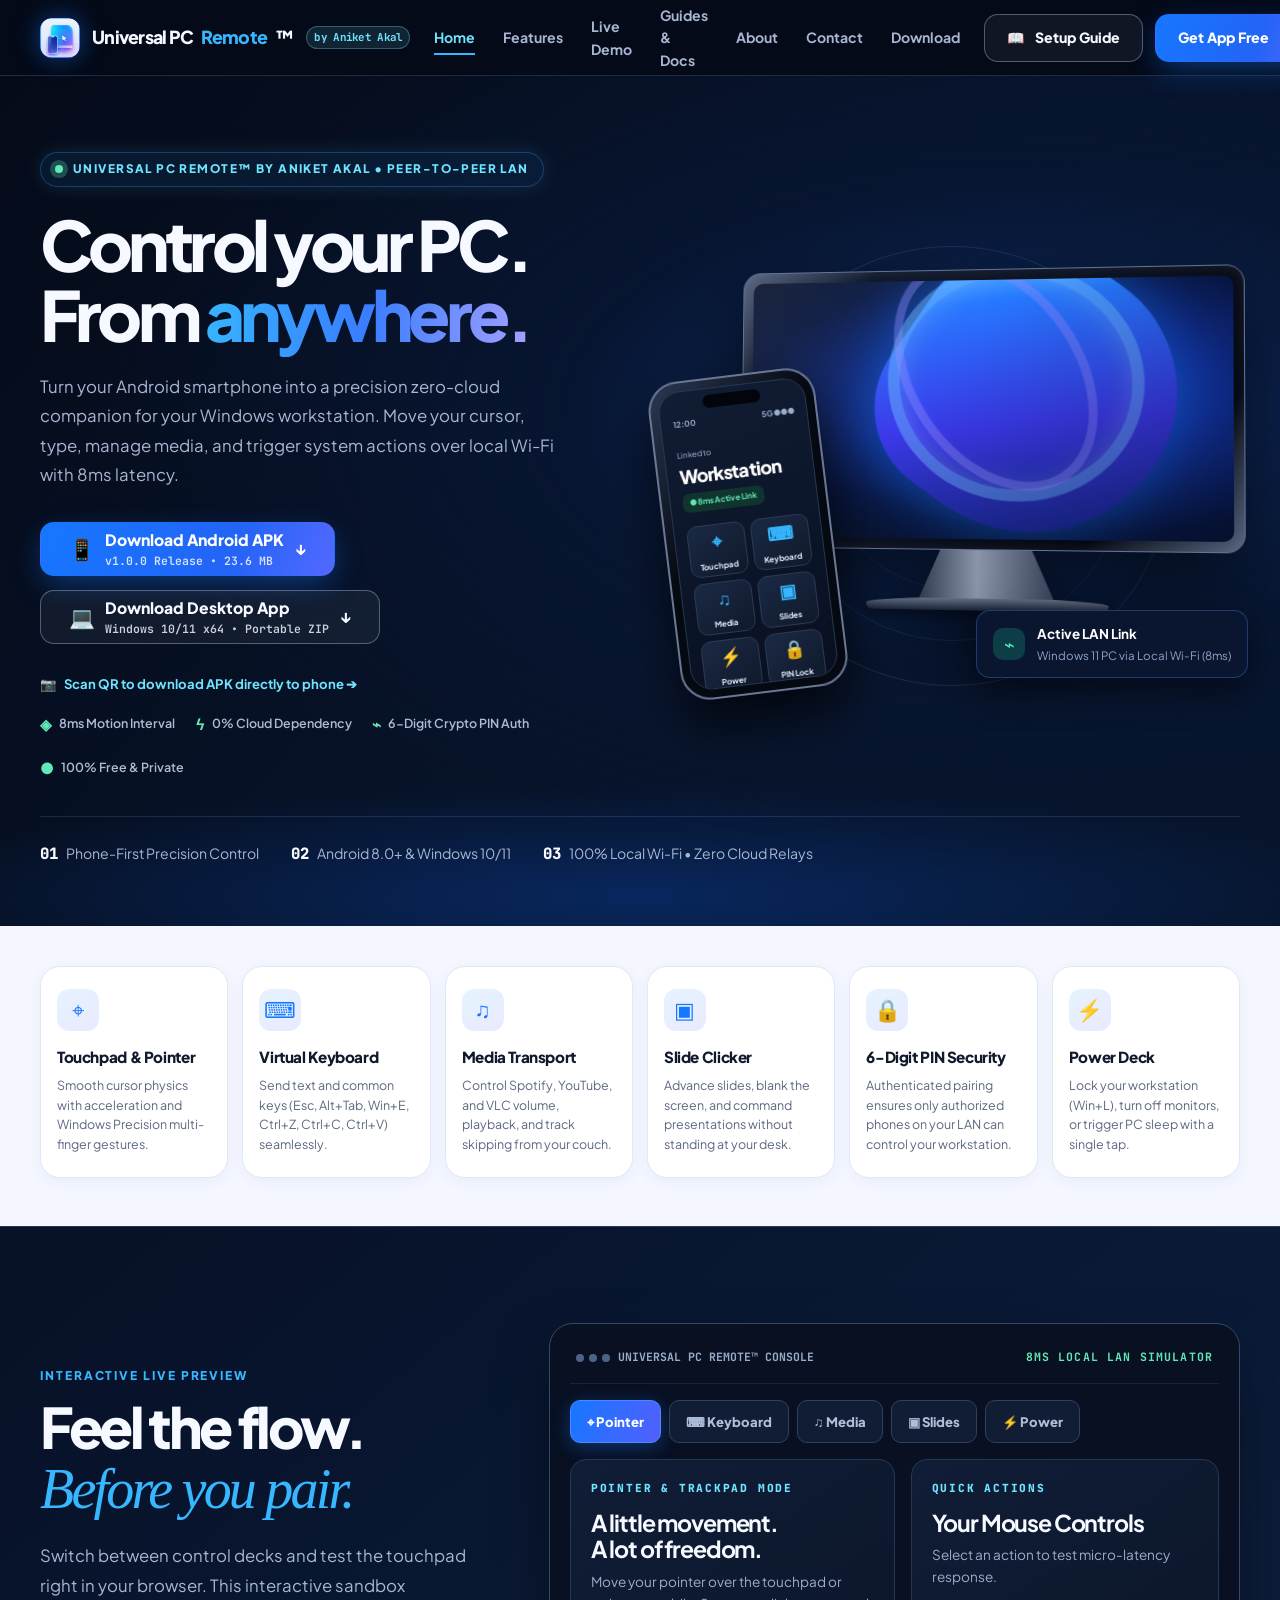
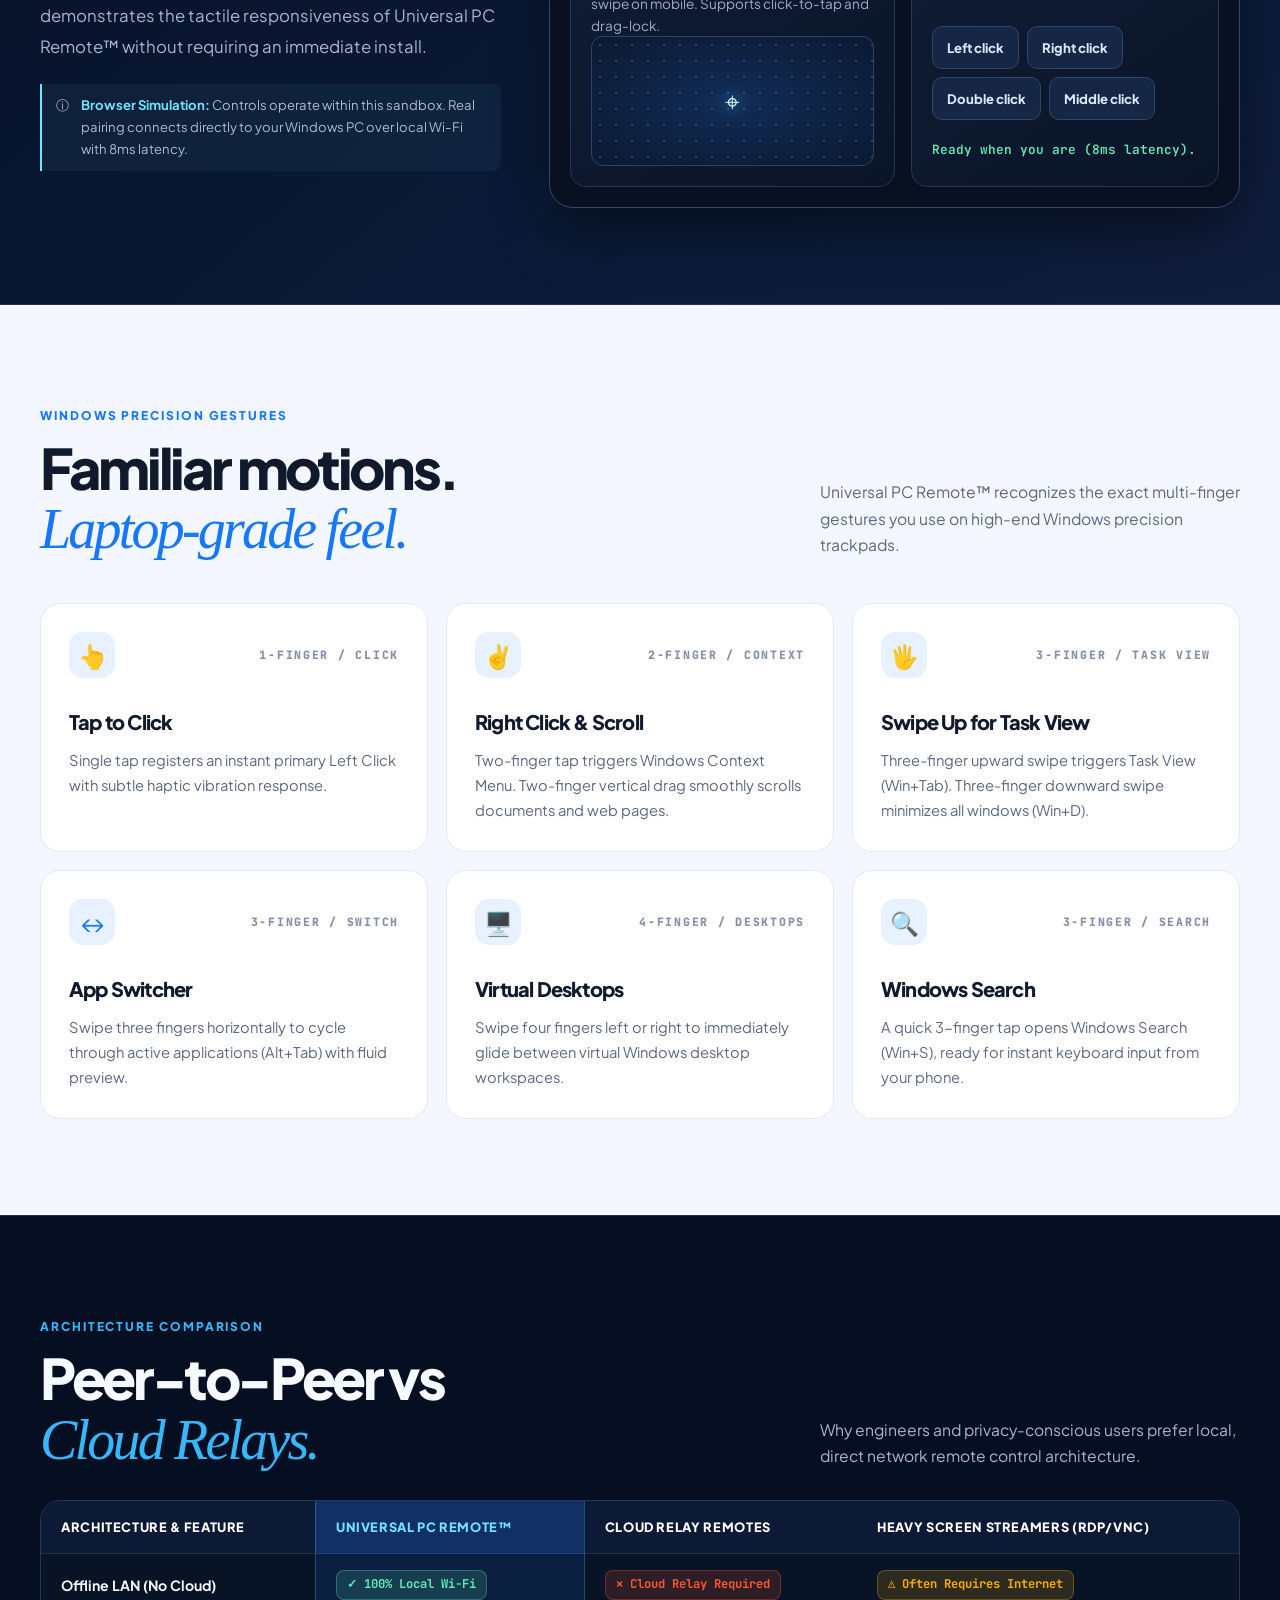
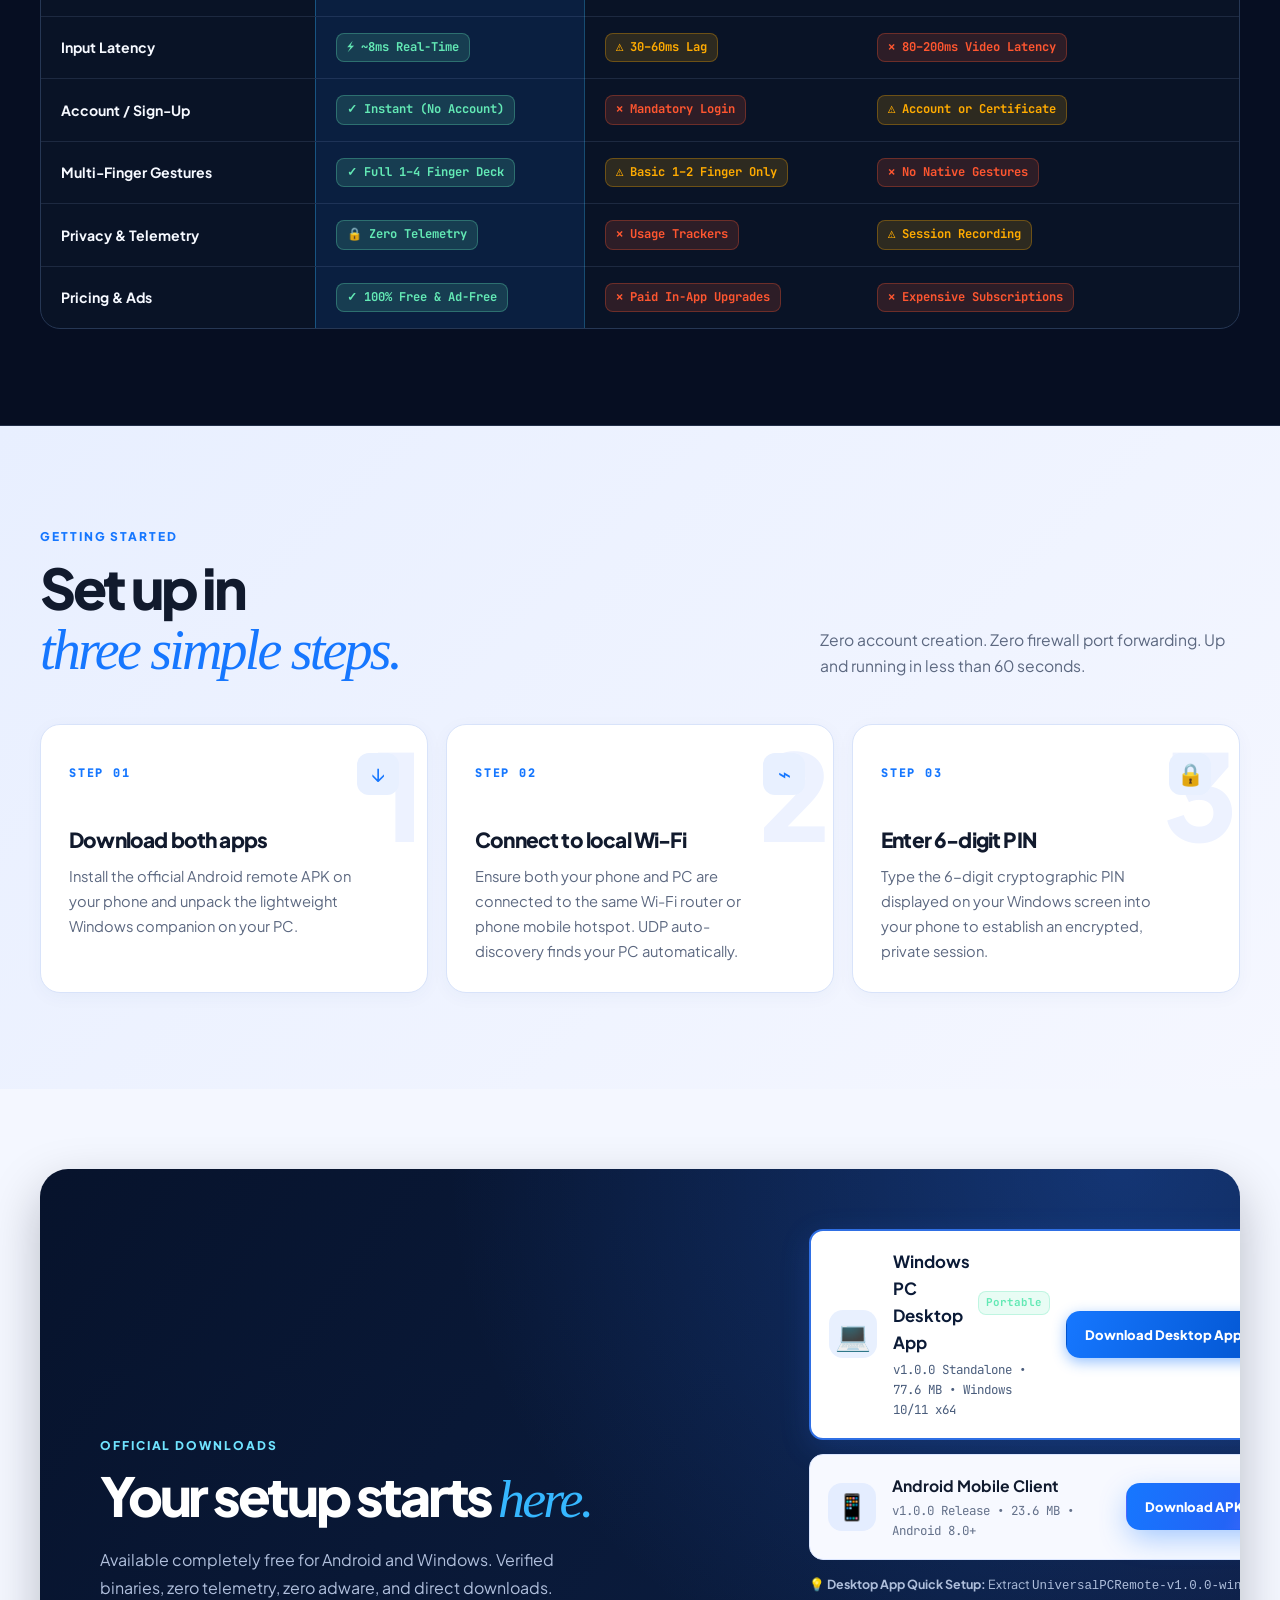
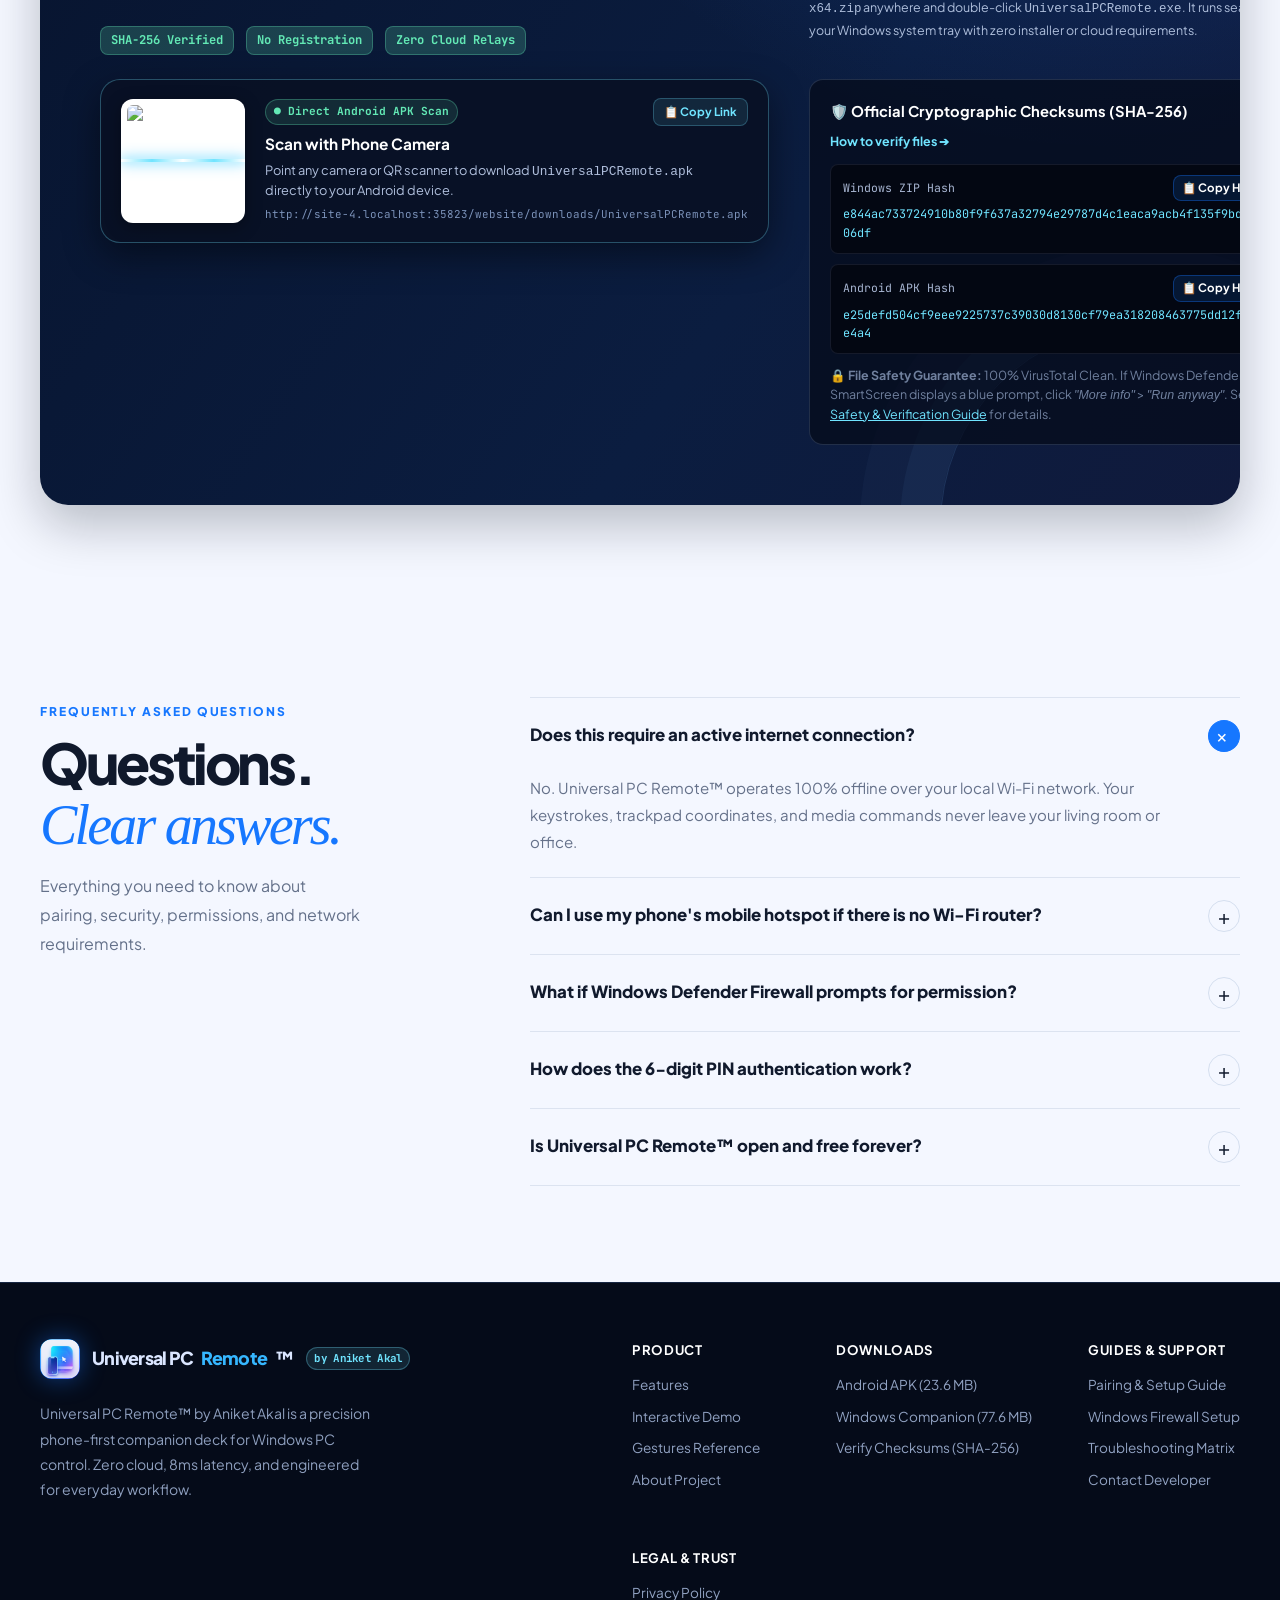
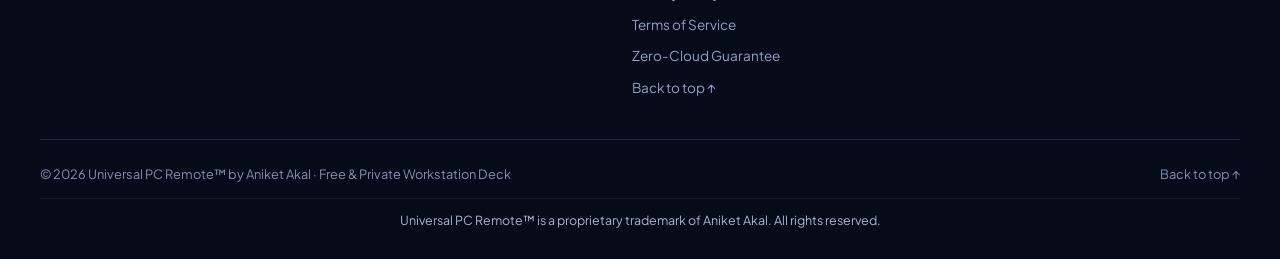
==== commit 37a3358c: "feat(website): add About, Guide, Contact, Privacy, and Terms pages with SHA-256 verification and fir" ====
--- a/website/index.html
+++ b/website/index.html
@@ -51,16 +51,15 @@
         <a href="#home">Home</a>
         <a href="#features">Features</a>
         <a href="#demo">Live Demo</a>
-        <a href="#gestures">Gestures</a>
-        <a href="#architecture">Architecture</a>
-        <a href="#how">How it works</a>
+        <a href="guide.html">Guides &amp; Docs</a>
+        <a href="about.html">About</a>
+        <a href="contact.html">Contact</a>
         <a href="#download">Download</a>
-        <a href="#faq">FAQ</a>
         <a class="btn mobile-cta" href="#download">Get App Free <span class="arrow">↗</span></a>
       </nav>
 
       <div class="nav-cta">
-        <a class="btn outline" href="#demo"><span aria-hidden="true">▷</span> Live Demo</a>
+        <a class="btn outline" href="guide.html"><span aria-hidden="true">📖</span> Setup Guide</a>
         <a class="btn" href="#download">Get App Free <span class="arrow">↗</span></a>
       </div>
 
@@ -536,6 +535,44 @@
             <div class="download-help">
               💡 <strong>Desktop App Quick Setup:</strong> Extract <code>UniversalPCRemote-v1.0.0-windows-x64.zip</code> anywhere and double-click <code>UniversalPCRemote.exe</code>. It runs seamlessly in your Windows system tray with zero installer or cloud requirements.
             </div>
+
+            <!-- SHA-256 File Verification Card -->
+            <div style="margin-top: 24px; padding: 20px; background: rgba(5, 11, 25, 0.7); border: 1px solid var(--line); border-radius: var(--radius-md);">
+              <div style="display: flex; align-items: center; justify-content: space-between; margin-bottom: 12px; flex-wrap: wrap; gap: 8px;">
+                <strong style="font-size: 0.92rem; color: #ffffff; display: flex; align-items: center; gap: 6px;">
+                  🛡️ Official Cryptographic Checksums (SHA-256)
+                </strong>
+                <a href="guide.html#verification" style="font-size: 0.78rem; color: var(--cyan); font-weight: 700;">
+                  How to verify files ➔
+                </a>
+              </div>
+              
+              <div style="display: flex; flex-direction: column; gap: 10px;">
+                <div style="background: #030712; padding: 10px 12px; border-radius: var(--radius-sm); border: 1px solid rgba(173, 199, 255, 0.1);">
+                  <div style="display: flex; justify-content: space-between; align-items: center; margin-bottom: 4px;">
+                    <span style="font-size: 0.72rem; font-family: var(--font-mono); color: var(--muted);">Windows ZIP Hash</span>
+                    <button class="copy-hash-btn" type="button" data-hash="e844ac733724910b80f9f637a32794e29787d4c1eaca9acb4f135f9bd6ad06df" data-file="Windows Companion ZIP Hash" style="padding: 3px 8px; font-size: 0.72rem;">
+                      📋 Copy Hash
+                    </button>
+                  </div>
+                  <code style="font-size: 0.74rem; color: var(--cyan); word-break: break-all; display: block; font-family: var(--font-mono);">e844ac733724910b80f9f637a32794e29787d4c1eaca9acb4f135f9bd6ad06df</code>
+                </div>
+
+                <div style="background: #030712; padding: 10px 12px; border-radius: var(--radius-sm); border: 1px solid rgba(173, 199, 255, 0.1);">
+                  <div style="display: flex; justify-content: space-between; align-items: center; margin-bottom: 4px;">
+                    <span style="font-size: 0.72rem; font-family: var(--font-mono); color: var(--muted);">Android APK Hash</span>
+                    <button class="copy-hash-btn" type="button" data-hash="e25defd504cf9eee9225737c39030d8130cf79ea318208463775dd12f714e4a4" data-file="Android APK Hash" style="padding: 3px 8px; font-size: 0.72rem;">
+                      📋 Copy Hash
+                    </button>
+                  </div>
+                  <code style="font-size: 0.74rem; color: var(--cyan); word-break: break-all; display: block; font-family: var(--font-mono);">e25defd504cf9eee9225737c39030d8130cf79ea318208463775dd12f714e4a4</code>
+                </div>
+              </div>
+
+              <div style="margin-top: 12px; font-size: 0.78rem; color: var(--muted-dark); line-height: 1.5;">
+                🔒 <strong>File Safety Guarantee:</strong> 100% VirusTotal Clean. If Windows Defender SmartScreen displays a blue prompt, click <em>"More info"</em> &gt; <em>"Run anyway"</em>. See our <a href="guide.html#verification" style="color: var(--cyan); text-decoration: underline;">Safety &amp; Verification Guide</a> for details.
+              </div>
+            </div>
           </div>
         </div>
       </div>
@@ -640,20 +677,29 @@
             <a href="#features">Features</a>
             <a href="#demo">Interactive Demo</a>
             <a href="#gestures">Gestures Reference</a>
-            <a href="#architecture">Architecture</a>
+            <a href="about.html">About Project</a>
           </div>
 
           <div class="footer-col">
             <strong>Downloads</strong>
             <a href="downloads/UniversalPCRemote.apk" download>Android APK (23.6 MB)</a>
             <a href="downloads/UniversalPCRemote-v1.0.0-windows-x64.zip" download>Windows Companion (77.6 MB)</a>
-            <a href="#how">Setup Guide</a>
+            <a href="guide.html#verification">Verify Checksums (SHA-256)</a>
           </div>
 
           <div class="footer-col">
-            <strong>Trust &amp; Project</strong>
-            <a href="#architecture">Zero Telemetry</a>
-            <a href="#faq">FAQ</a>
+            <strong>Guides &amp; Support</strong>
+            <a href="guide.html">Pairing &amp; Setup Guide</a>
+            <a href="guide.html#firewall">Windows Firewall Setup</a>
+            <a href="guide.html#troubleshooting">Troubleshooting Matrix</a>
+            <a href="contact.html">Contact Developer</a>
+          </div>
+
+          <div class="footer-col">
+            <strong>Legal &amp; Trust</strong>
+            <a href="privacy.html">Privacy Policy</a>
+            <a href="terms.html">Terms of Service</a>
+            <a href="about.html">Zero-Cloud Guarantee</a>
             <a href="#home">Back to top ↑</a>
           </div>
         </div>
--- a/website/styles.css
+++ b/website/styles.css
@@ -1889,9 +1889,757 @@
 }
 
 /* ==========================================================================
+   SUBPAGE & DOCUMENTATION SYSTEM (ABOUT, GUIDE, CONTACT, PRIVACY, TERMS)
+   ========================================================================== */
+
+.page-hero {
+  padding: 56px 0 40px;
+  background: radial-gradient(circle at 50% 0%, rgba(22, 119, 255, 0.16), transparent 70%),
+              radial-gradient(circle at 85% 30%, rgba(112, 228, 255, 0.08), transparent 50%),
+              var(--night);
+  border-bottom: 1px solid var(--line);
+  position: relative;
+  overflow: hidden;
+}
+
+.page-hero::before {
+  content: '';
+  position: absolute;
+  inset: 0;
+  background-image: 
+    linear-gradient(to right, rgba(173, 199, 255, 0.04) 1px, transparent 1px),
+    linear-gradient(to bottom, rgba(173, 199, 255, 0.04) 1px, transparent 1px);
+  background-size: 40px 40px;
+  pointer-events: none;
+  opacity: 0.8;
+}
+
+.page-hero .wrap {
+  position: relative;
+  z-index: 2;
+}
+
+.breadcrumb {
+  display: flex;
+  align-items: center;
+  gap: 8px;
+  font-size: 0.82rem;
+  font-weight: 600;
+  color: var(--muted);
+  margin-bottom: 16px;
+}
+
+.breadcrumb a {
+  color: var(--muted);
+  transition: color 0.2s ease;
+}
+
+.breadcrumb a:hover {
+  color: var(--cyan);
+}
+
+.breadcrumb .sep {
+  opacity: 0.5;
+}
+
+.breadcrumb .current {
+  color: var(--cyan);
+}
+
+.page-title {
+  font-size: clamp(2rem, 5vw, 3.2rem);
+  font-weight: 900;
+  letter-spacing: -0.04em;
+  line-height: 1.15;
+  margin-bottom: 14px;
+}
+
+.page-subtitle {
+  font-size: clamp(1rem, 2vw, 1.2rem);
+  color: var(--muted);
+  max-width: 760px;
+  line-height: 1.6;
+}
+
+.page-meta {
+  display: flex;
+  align-items: center;
+  flex-wrap: wrap;
+  gap: 16px;
+  margin-top: 20px;
+  font-size: 0.84rem;
+  color: var(--muted-dark);
+}
+
+.page-meta-badge {
+  display: inline-flex;
+  align-items: center;
+  gap: 6px;
+  padding: 4px 12px;
+  border-radius: var(--radius-full);
+  background: rgba(22, 119, 255, 0.12);
+  border: 1px solid rgba(22, 119, 255, 0.25);
+  color: var(--cyan);
+  font-family: var(--font-mono);
+  font-size: 0.78rem;
+  font-weight: 600;
+}
+
+/* Documentation & Guide Layout */
+.doc-layout {
+  padding: 56px 0 80px;
+}
+
+.doc-grid {
+  display: grid;
+  grid-template-columns: 260px 1fr;
+  gap: 48px;
+  align-items: start;
+}
+
+.doc-sidebar {
+  position: sticky;
+  top: calc(var(--nav) + 24px);
+  background: rgba(13, 26, 53, 0.7);
+  backdrop-filter: blur(14px);
+  border: 1px solid var(--line);
+  border-radius: var(--radius-lg);
+  padding: 20px 16px;
+}
+
+.doc-sidebar-title {
+  font-size: 0.76rem;
+  font-weight: 800;
+  text-transform: uppercase;
+  letter-spacing: 0.08em;
+  color: var(--cyan);
+  margin-bottom: 14px;
+  padding-left: 10px;
+}
+
+.doc-nav-list {
+  display: flex;
+  flex-direction: column;
+  gap: 4px;
+  list-style: none;
+}
+
+.doc-nav-list a {
+  display: block;
+  padding: 8px 12px;
+  border-radius: var(--radius-sm);
+  font-size: 0.88rem;
+  font-weight: 600;
+  color: var(--muted);
+  transition: all 0.2s ease;
+  border-left: 2px solid transparent;
+}
+
+.doc-nav-list a:hover {
+  color: #ffffff;
+  background: rgba(22, 119, 255, 0.1);
+  border-left-color: var(--blue2);
+}
+
+.doc-nav-list a.active {
+  color: #ffffff;
+  background: rgba(22, 119, 255, 0.18);
+  border-left-color: var(--cyan);
+}
+
+.doc-content {
+  min-width: 0;
+}
+
+.doc-section {
+  margin-bottom: 64px;
+  scroll-margin-top: calc(var(--nav) + 32px);
+}
+
+.doc-section h2 {
+  font-size: 1.85rem;
+  font-weight: 800;
+  letter-spacing: -0.03em;
+  margin-bottom: 16px;
+  color: #ffffff;
+  display: flex;
+  align-items: center;
+  gap: 12px;
+}
+
+.doc-section h3 {
+  font-size: 1.25rem;
+  font-weight: 750;
+  letter-spacing: -0.02em;
+  margin: 32px 0 12px;
+  color: var(--white);
+}
+
+.doc-section p {
+  color: var(--muted);
+  margin-bottom: 16px;
+  font-size: 0.98rem;
+  line-height: 1.7;
+}
+
+.doc-section ul, .doc-section ol {
+  color: var(--muted);
+  margin: 0 0 20px 24px;
+  line-height: 1.7;
+  font-size: 0.98rem;
+}
+
+.doc-section li {
+  margin-bottom: 8px;
+}
+
+.doc-section li strong {
+  color: #ffffff;
+}
+
+/* Guide Step Cards */
+.guide-step {
+  background: var(--panel);
+  border: 1px solid var(--line);
+  border-radius: var(--radius-lg);
+  padding: 28px;
+  margin-bottom: 24px;
+  position: relative;
+  transition: border-color 0.2s ease, box-shadow 0.2s ease;
+}
+
+.guide-step:hover {
+  border-color: var(--line-strong);
+  box-shadow: 0 8px 30px rgba(0, 0, 0, 0.35);
+}
+
+.step-header {
+  display: flex;
+  align-items: center;
+  gap: 14px;
+  margin-bottom: 16px;
+}
+
+.step-num {
+  width: 36px;
+  height: 36px;
+  border-radius: 10px;
+  background: linear-gradient(135deg, var(--blue), #0052cc);
+  color: #ffffff;
+  display: grid;
+  place-items: center;
+  font-weight: 800;
+  font-size: 1.05rem;
+  flex-shrink: 0;
+  box-shadow: 0 0 14px rgba(22, 119, 255, 0.4);
+}
+
+.step-title {
+  font-size: 1.25rem;
+  font-weight: 750;
+  color: #ffffff;
+  margin: 0;
+}
+
+/* Callout Alerts */
+.callout {
+  padding: 18px 20px;
+  border-radius: var(--radius-md);
+  margin: 20px 0;
+  display: flex;
+  gap: 14px;
+  align-items: flex-start;
+  font-size: 0.92rem;
+  line-height: 1.6;
+}
+
+.callout-icon {
+  font-size: 1.35rem;
+  line-height: 1;
+  flex-shrink: 0;
+  margin-top: 1px;
+}
+
+.callout-body {
+  flex: 1;
+  color: var(--muted);
+}
+
+.callout-body strong {
+  color: #ffffff;
+}
+
+.callout-info {
+  background: rgba(22, 119, 255, 0.1);
+  border: 1px solid rgba(22, 119, 255, 0.3);
+}
+
+.callout-tip {
+  background: rgba(99, 233, 181, 0.1);
+  border: 1px solid rgba(99, 233, 181, 0.3);
+}
+
+.callout-tip .callout-body strong {
+  color: var(--emerald);
+}
+
+.callout-warning {
+  background: rgba(255, 180, 0, 0.1);
+  border: 1px solid rgba(255, 180, 0, 0.3);
+}
+
+.callout-warning .callout-body strong {
+  color: #ffc83b;
+}
+
+/* Code Blocks & Command Copy */
+.code-box {
+  background: #040813;
+  border: 1px solid rgba(173, 199, 255, 0.15);
+  border-radius: var(--radius-md);
+  margin: 16px 0;
+  overflow: hidden;
+}
+
+.code-header {
+  display: flex;
+  align-items: center;
+  justify-content: space-between;
+  padding: 10px 16px;
+  background: rgba(13, 26, 53, 0.8);
+  border-bottom: 1px solid rgba(173, 199, 255, 0.1);
+  font-family: var(--font-mono);
+  font-size: 0.75rem;
+  color: var(--muted);
+}
+
+.code-lang {
+  display: flex;
+  align-items: center;
+  gap: 6px;
+  color: var(--cyan);
+}
+
+.code-copy-btn {
+  background: rgba(255, 255, 255, 0.08);
+  border: 1px solid rgba(255, 255, 255, 0.12);
+  color: var(--muted);
+  font-family: var(--font-mono);
+  font-size: 0.74rem;
+  padding: 4px 10px;
+  border-radius: 6px;
+  transition: all 0.2s ease;
+  display: inline-flex;
+  align-items: center;
+  gap: 5px;
+}
+
+.code-copy-btn:hover {
+  background: var(--blue);
+  color: #ffffff;
+  border-color: var(--blue);
+}
+
+.code-content {
+  padding: 16px;
+  font-family: var(--font-mono);
+  font-size: 0.88rem;
+  color: #e2ecff;
+  line-height: 1.6;
+  overflow-x: auto;
+  white-space: pre-wrap;
+  word-break: break-all;
+}
+
+/* Checksum & File Verification Cards */
+.checksum-grid {
+  display: grid;
+  grid-template-columns: repeat(auto-fit, minmax(320px, 1fr));
+  gap: 20px;
+  margin: 24px 0;
+}
+
+.checksum-card {
+  background: #081124;
+  border: 1px solid var(--line);
+  border-radius: var(--radius-md);
+  padding: 22px;
+  display: flex;
+  flex-direction: column;
+  gap: 14px;
+}
+
+.checksum-header {
+  display: flex;
+  align-items: center;
+  justify-content: space-between;
+  gap: 12px;
+}
+
+.checksum-file {
+  font-weight: 750;
+  color: #ffffff;
+  font-size: 0.98rem;
+  display: flex;
+  align-items: center;
+  gap: 8px;
+}
+
+.checksum-tag {
+  font-family: var(--font-mono);
+  font-size: 0.72rem;
+  font-weight: 700;
+  padding: 3px 8px;
+  border-radius: 4px;
+  background: rgba(99, 233, 181, 0.12);
+  color: var(--emerald);
+  border: 1px solid rgba(99, 233, 181, 0.25);
+}
+
+.checksum-value-wrap {
+  position: relative;
+  background: #030711;
+  border: 1px solid rgba(173, 199, 255, 0.12);
+  border-radius: var(--radius-sm);
+  padding: 12px 14px;
+}
+
+.checksum-label {
+  font-size: 0.7rem;
+  font-family: var(--font-mono);
+  font-weight: 700;
+  text-transform: uppercase;
+  color: var(--muted-dark);
+  margin-bottom: 6px;
+}
+
+.checksum-hash {
+  font-family: var(--font-mono);
+  font-size: 0.78rem;
+  color: var(--cyan);
+  word-break: break-all;
+  line-height: 1.5;
+  user-select: all;
+}
+
+.checksum-action {
+  display: flex;
+  align-items: center;
+  justify-content: space-between;
+  gap: 12px;
+  margin-top: 4px;
+}
+
+.copy-hash-btn {
+  background: rgba(22, 119, 255, 0.14);
+  border: 1px solid rgba(22, 119, 255, 0.35);
+  color: #ffffff;
+  font-size: 0.8rem;
+  font-weight: 700;
+  padding: 8px 14px;
+  border-radius: var(--radius-sm);
+  display: inline-flex;
+  align-items: center;
+  gap: 6px;
+  transition: all 0.2s ease;
+  cursor: pointer;
+}
+
+.copy-hash-btn:hover {
+  background: var(--blue);
+  box-shadow: 0 4px 14px rgba(22, 119, 255, 0.4);
+}
+
+/* Troubleshooting Accordion / Matrix */
+.trouble-grid {
+  display: grid;
+  gap: 16px;
+  margin: 20px 0;
+}
+
+.trouble-item {
+  background: var(--panel);
+  border: 1px solid var(--line);
+  border-radius: var(--radius-md);
+  padding: 22px;
+  transition: border-color 0.2s ease;
+}
+
+.trouble-item:hover {
+  border-color: var(--line-strong);
+}
+
+.trouble-title {
+  font-size: 1.05rem;
+  font-weight: 750;
+  color: #ffffff;
+  margin-bottom: 10px;
+  display: flex;
+  align-items: center;
+  gap: 10px;
+}
+
+.trouble-title .icon {
+  font-size: 1.2rem;
+}
+
+.trouble-cause {
+  font-size: 0.88rem;
+  color: #ff9f7d;
+  margin-bottom: 12px;
+  background: rgba(255, 120, 80, 0.08);
+  border-left: 3px solid #ff7850;
+  padding: 8px 12px;
+  border-radius: 0 var(--radius-sm) var(--radius-sm) 0;
+}
+
+.trouble-fix {
+  font-size: 0.92rem;
+  color: var(--muted);
+  line-height: 1.6;
+}
+
+.trouble-fix strong {
+  color: #ffffff;
+}
+
+/* Contact Channels & Form */
+.contact-grid {
+  display: grid;
+  grid-template-columns: 1fr 1.25fr;
+  gap: 40px;
+  align-items: start;
+  margin-top: 40px;
+}
+
+.contact-channels {
+  display: flex;
+  flex-direction: column;
+  gap: 20px;
+}
+
+.channel-card {
+  background: var(--panel);
+  border: 1px solid var(--line);
+  border-radius: var(--radius-lg);
+  padding: 24px;
+  transition: all 0.2s ease;
+}
+
+.channel-card:hover {
+  border-color: var(--cyan);
+  transform: translateY(-2px);
+  box-shadow: 0 10px 30px rgba(0, 0, 0, 0.35);
+}
+
+.channel-icon {
+  width: 44px;
+  height: 44px;
+  border-radius: 12px;
+  background: rgba(22, 119, 255, 0.15);
+  border: 1px solid rgba(22, 119, 255, 0.3);
+  display: grid;
+  place-items: center;
+  font-size: 1.4rem;
+  margin-bottom: 16px;
+}
+
+.channel-card h3 {
+  font-size: 1.15rem;
+  font-weight: 750;
+  color: #ffffff;
+  margin-bottom: 8px;
+}
+
+.channel-card p {
+  font-size: 0.9rem;
+  color: var(--muted);
+  margin-bottom: 16px;
+  line-height: 1.5;
+}
+
+.channel-card .btn {
+  width: 100%;
+}
+
+.contact-form-card {
+  background: var(--panel);
+  border: 1px solid var(--line);
+  border-radius: var(--radius-xl);
+  padding: 36px;
+  box-shadow: 0 20px 50px rgba(0, 0, 0, 0.4);
+}
+
+.contact-form-card h2 {
+  font-size: 1.6rem;
+  font-weight: 800;
+  letter-spacing: -0.03em;
+  margin-bottom: 8px;
+}
+
+.contact-form-card p {
+  color: var(--muted);
+  font-size: 0.92rem;
+  margin-bottom: 24px;
+}
+
+.form-group {
+  margin-bottom: 20px;
+}
+
+.form-label {
+  display: block;
+  font-size: 0.82rem;
+  font-weight: 700;
+  color: var(--muted);
+  margin-bottom: 8px;
+  text-transform: uppercase;
+  letter-spacing: 0.05em;
+}
+
+.form-input, .form-select, .form-textarea {
+  width: 100%;
+  background: #060e1f;
+  border: 1px solid rgba(173, 199, 255, 0.2);
+  border-radius: var(--radius-md);
+  padding: 12px 16px;
+  color: #ffffff;
+  font-family: inherit;
+  font-size: 0.95rem;
+  transition: border-color 0.2s ease, box-shadow 0.2s ease;
+}
+
+.form-input:focus, .form-select:focus, .form-textarea:focus {
+  outline: none;
+  border-color: var(--cyan);
+  box-shadow: 0 0 0 3px rgba(112, 228, 255, 0.2);
+}
+
+.form-select {
+  cursor: pointer;
+}
+
+.form-select option {
+  background: #09152d;
+  color: #ffffff;
+}
+
+.form-textarea {
+  min-height: 130px;
+  resize: vertical;
+}
+
+/* Legal Documents & Policies */
+.legal-container {
+  max-width: 860px;
+  margin: 0 auto;
+  padding: 56px 0 80px;
+}
+
+.legal-article {
+  background: var(--panel);
+  border: 1px solid var(--line);
+  border-radius: var(--radius-xl);
+  padding: 44px;
+  box-shadow: 0 16px 44px rgba(0, 0, 0, 0.35);
+}
+
+.legal-article h2 {
+  font-size: 1.45rem;
+  font-weight: 800;
+  letter-spacing: -0.02em;
+  color: #ffffff;
+  margin: 36px 0 14px;
+  padding-bottom: 8px;
+  border-bottom: 1px solid rgba(173, 199, 255, 0.12);
+}
+
+.legal-article h2:first-of-type {
+  margin-top: 0;
+}
+
+.legal-article p {
+  color: var(--muted);
+  font-size: 0.96rem;
+  line-height: 1.7;
+  margin-bottom: 18px;
+}
+
+.legal-article ul {
+  color: var(--muted);
+  margin: 0 0 20px 24px;
+  line-height: 1.7;
+  font-size: 0.96rem;
+}
+
+.legal-article li {
+  margin-bottom: 8px;
+}
+
+.legal-article li strong {
+  color: #ffffff;
+}
+
+/* Responsive Table Wrapper */
+.table-wrap {
+  overflow-x: auto;
+  margin: 20px 0;
+  border-radius: var(--radius-md);
+  border: 1px solid var(--line);
+}
+
+.styled-table {
+  width: 100%;
+  border-collapse: collapse;
+  text-align: left;
+  font-size: 0.88rem;
+}
+
+.styled-table th {
+  background: #08142c;
+  color: var(--cyan);
+  font-family: var(--font-mono);
+  font-weight: 700;
+  font-size: 0.78rem;
+  text-transform: uppercase;
+  letter-spacing: 0.05em;
+  padding: 14px 18px;
+  border-bottom: 1px solid var(--line);
+}
+
+.styled-table td {
+  padding: 14px 18px;
+  border-bottom: 1px solid rgba(173, 199, 255, 0.08);
+  color: var(--muted);
+}
+
+.styled-table tr:last-child td {
+  border-bottom: none;
+}
+
+.styled-table tr:hover td {
+  background: rgba(22, 119, 255, 0.05);
+  color: #ffffff;
+}
+
+/* ==========================================================================
    RESPONSIVE DESIGN & MOBILE OVERLAYS (WITH ZERO CLICK-BLOCKING)
    ========================================================================== */
 @media (max-width: 1024px) {
+  .doc-grid {
+    grid-template-columns: 1fr;
+    gap: 32px;
+  }
+  .doc-sidebar {
+    position: static;
+  }
+  .contact-grid {
+    grid-template-columns: 1fr;
+    gap: 32px;
+  }
+  .legal-article {
+    padding: 28px 20px;
+  }
   :root {
     --nav: 68px;
   }
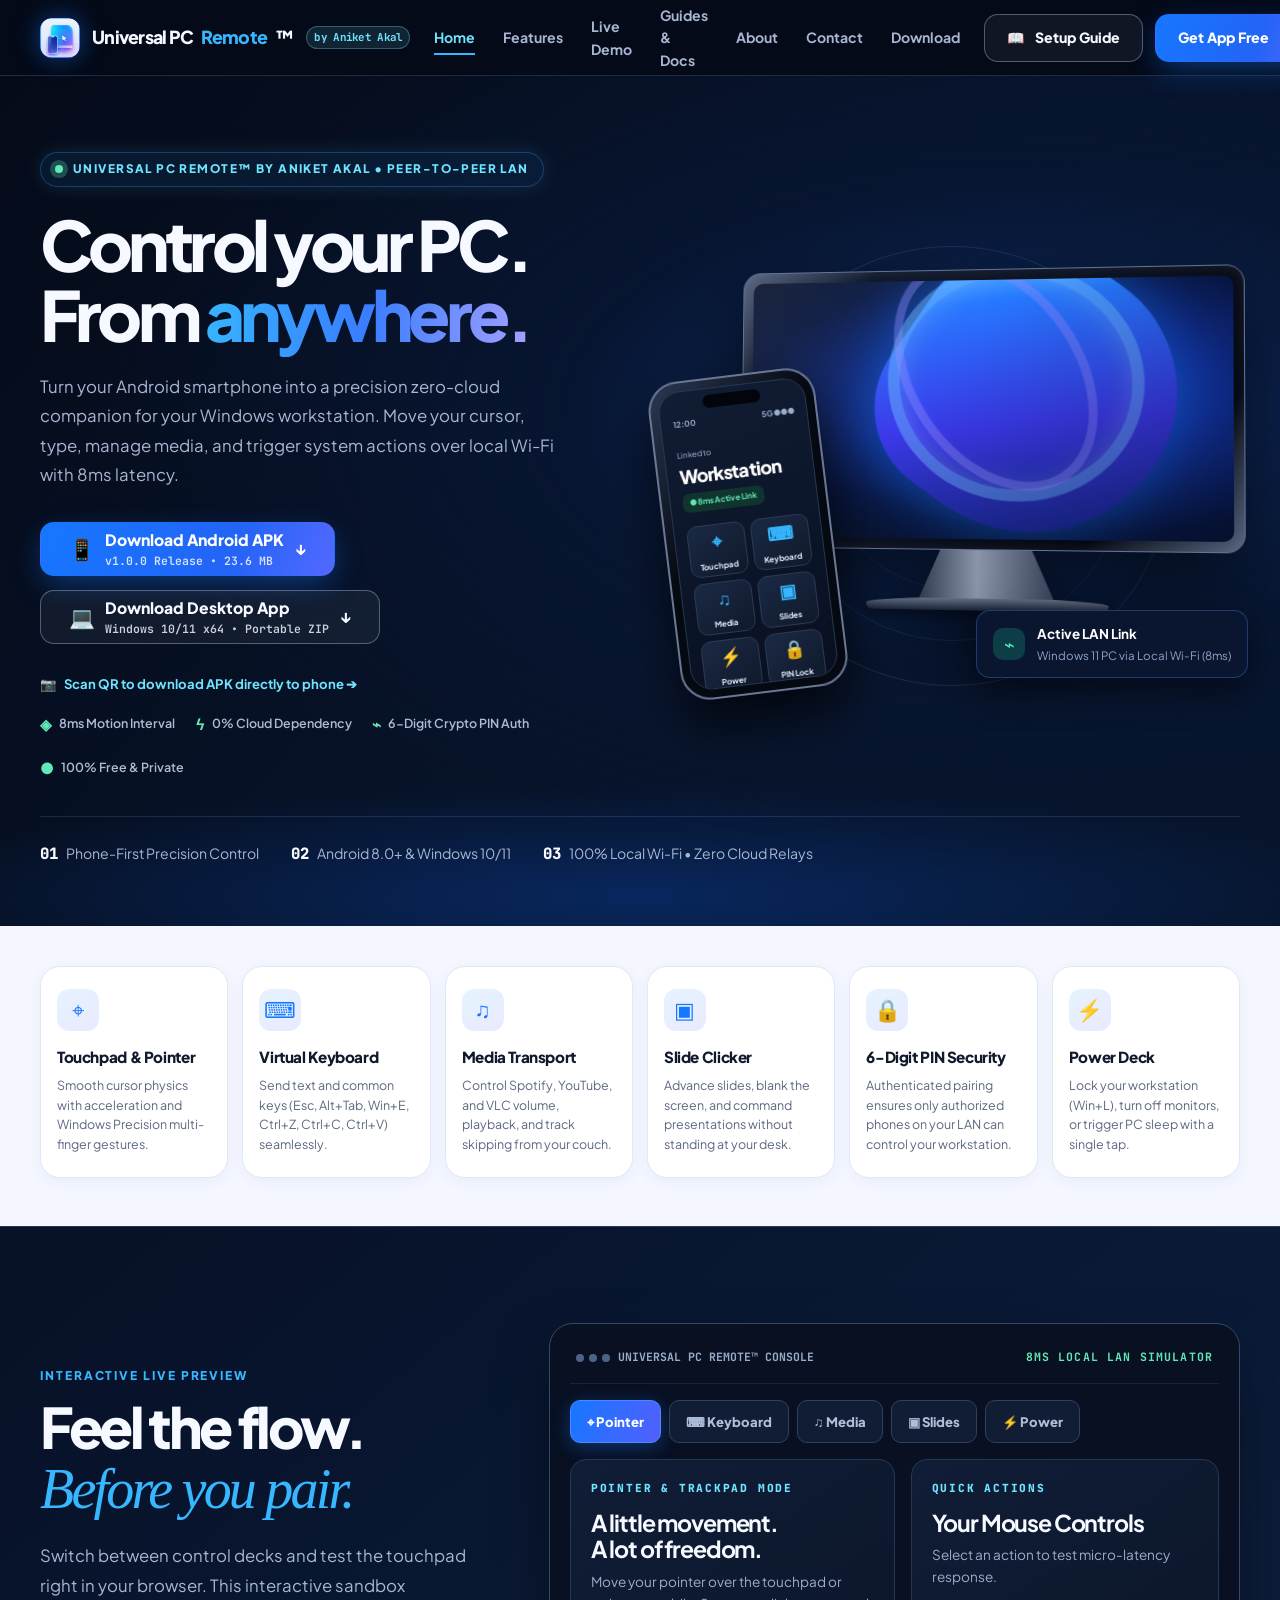
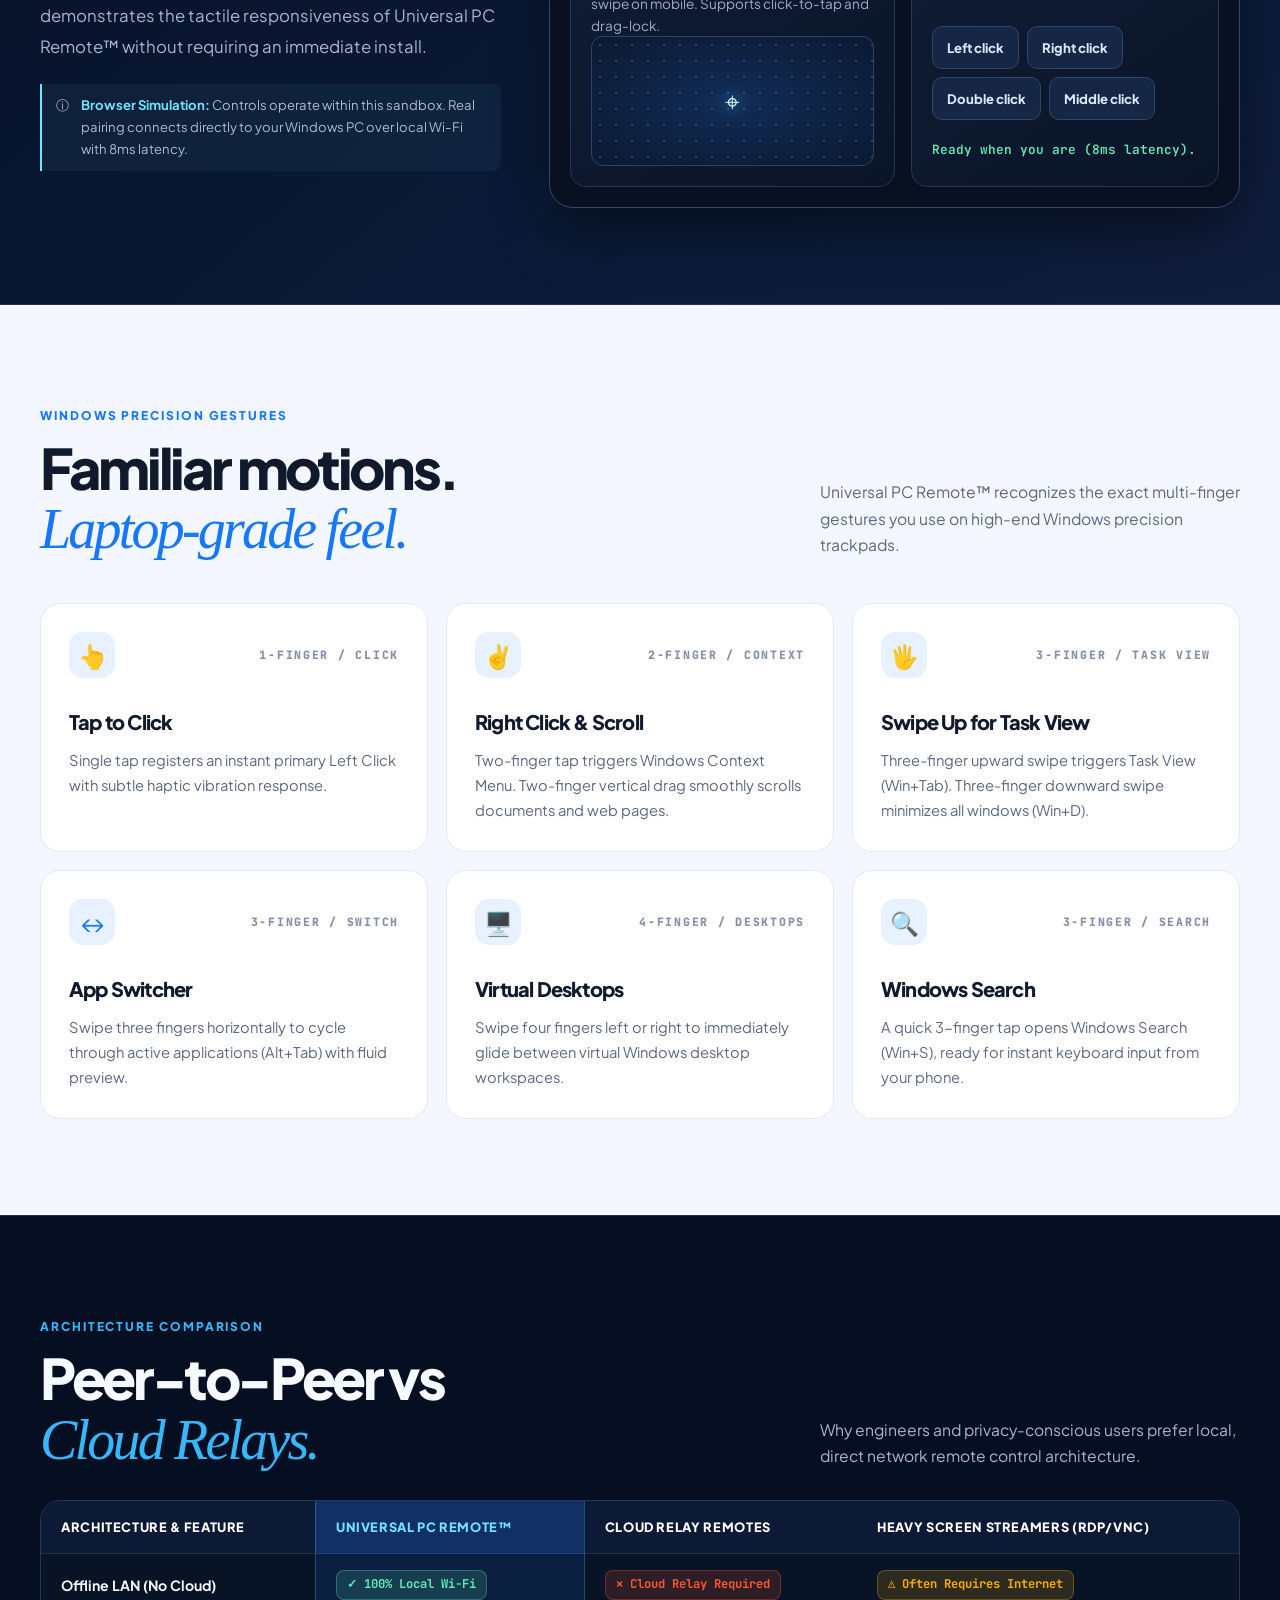
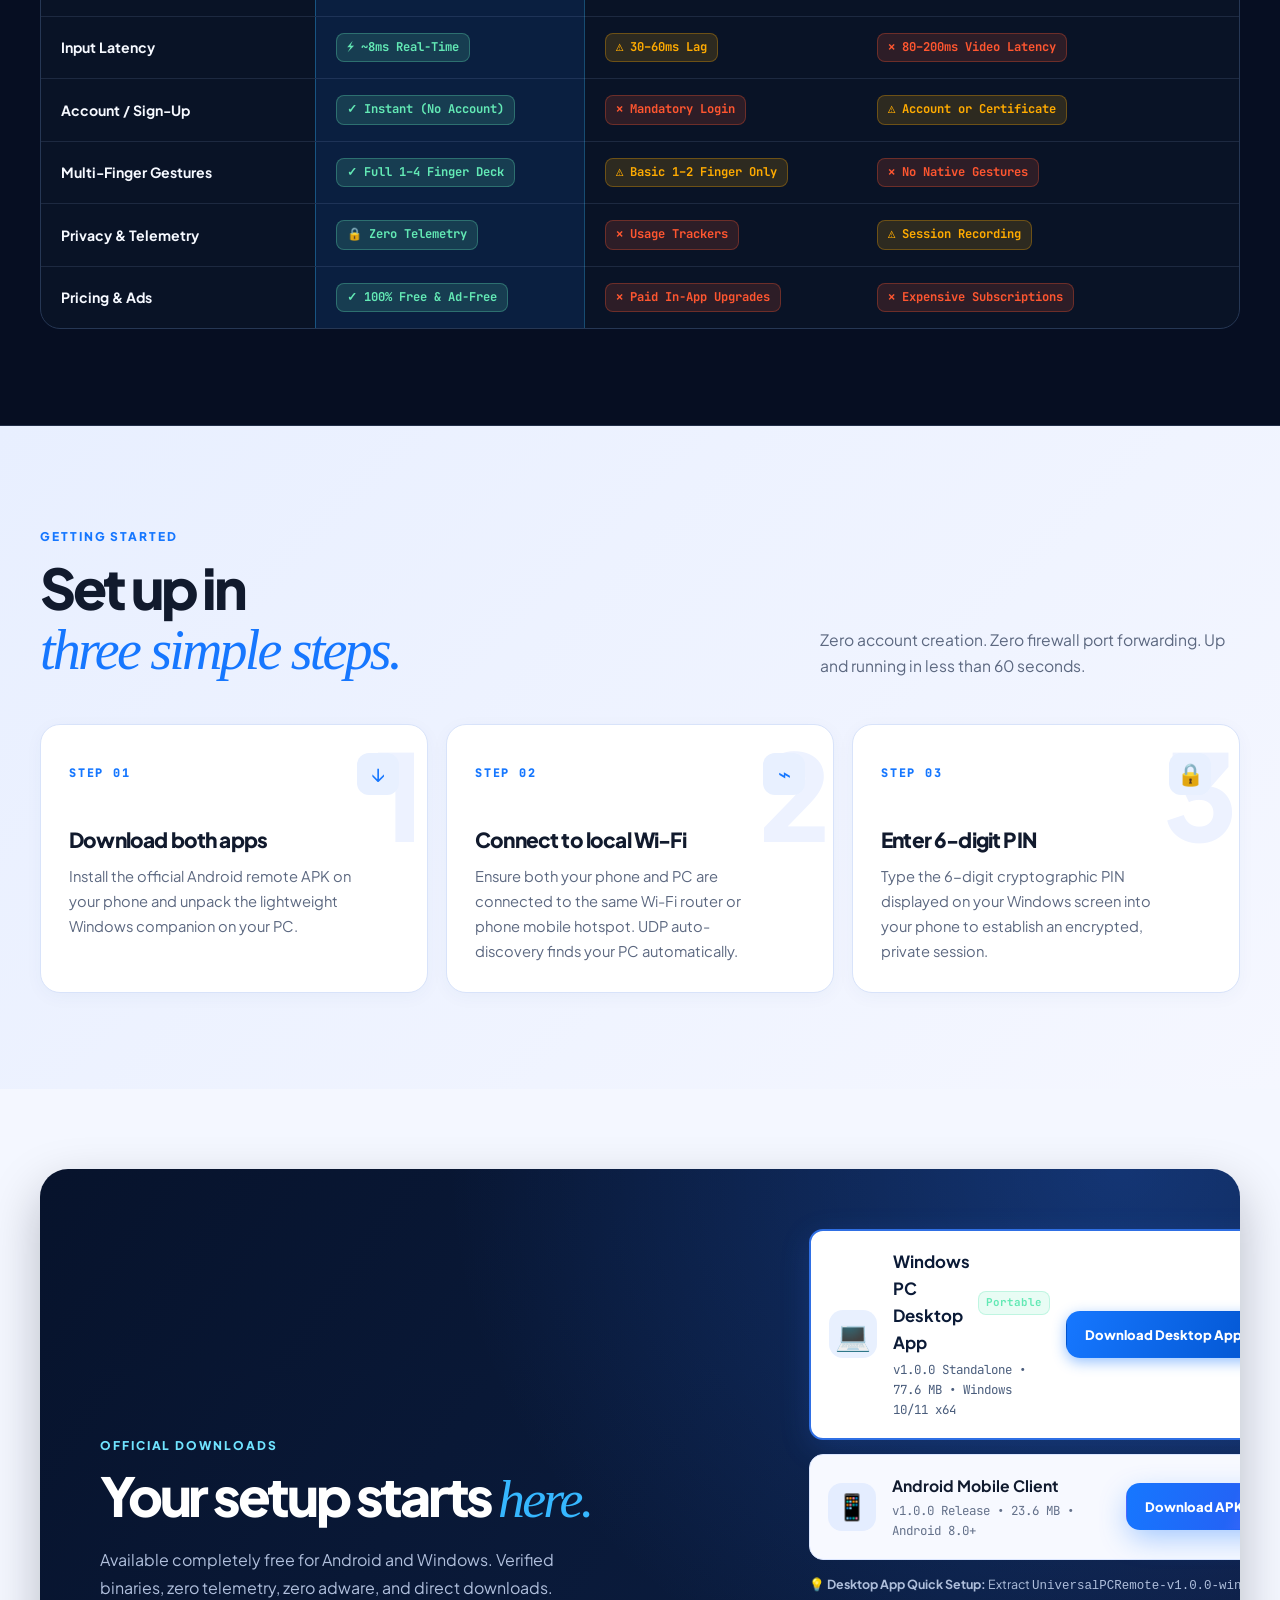
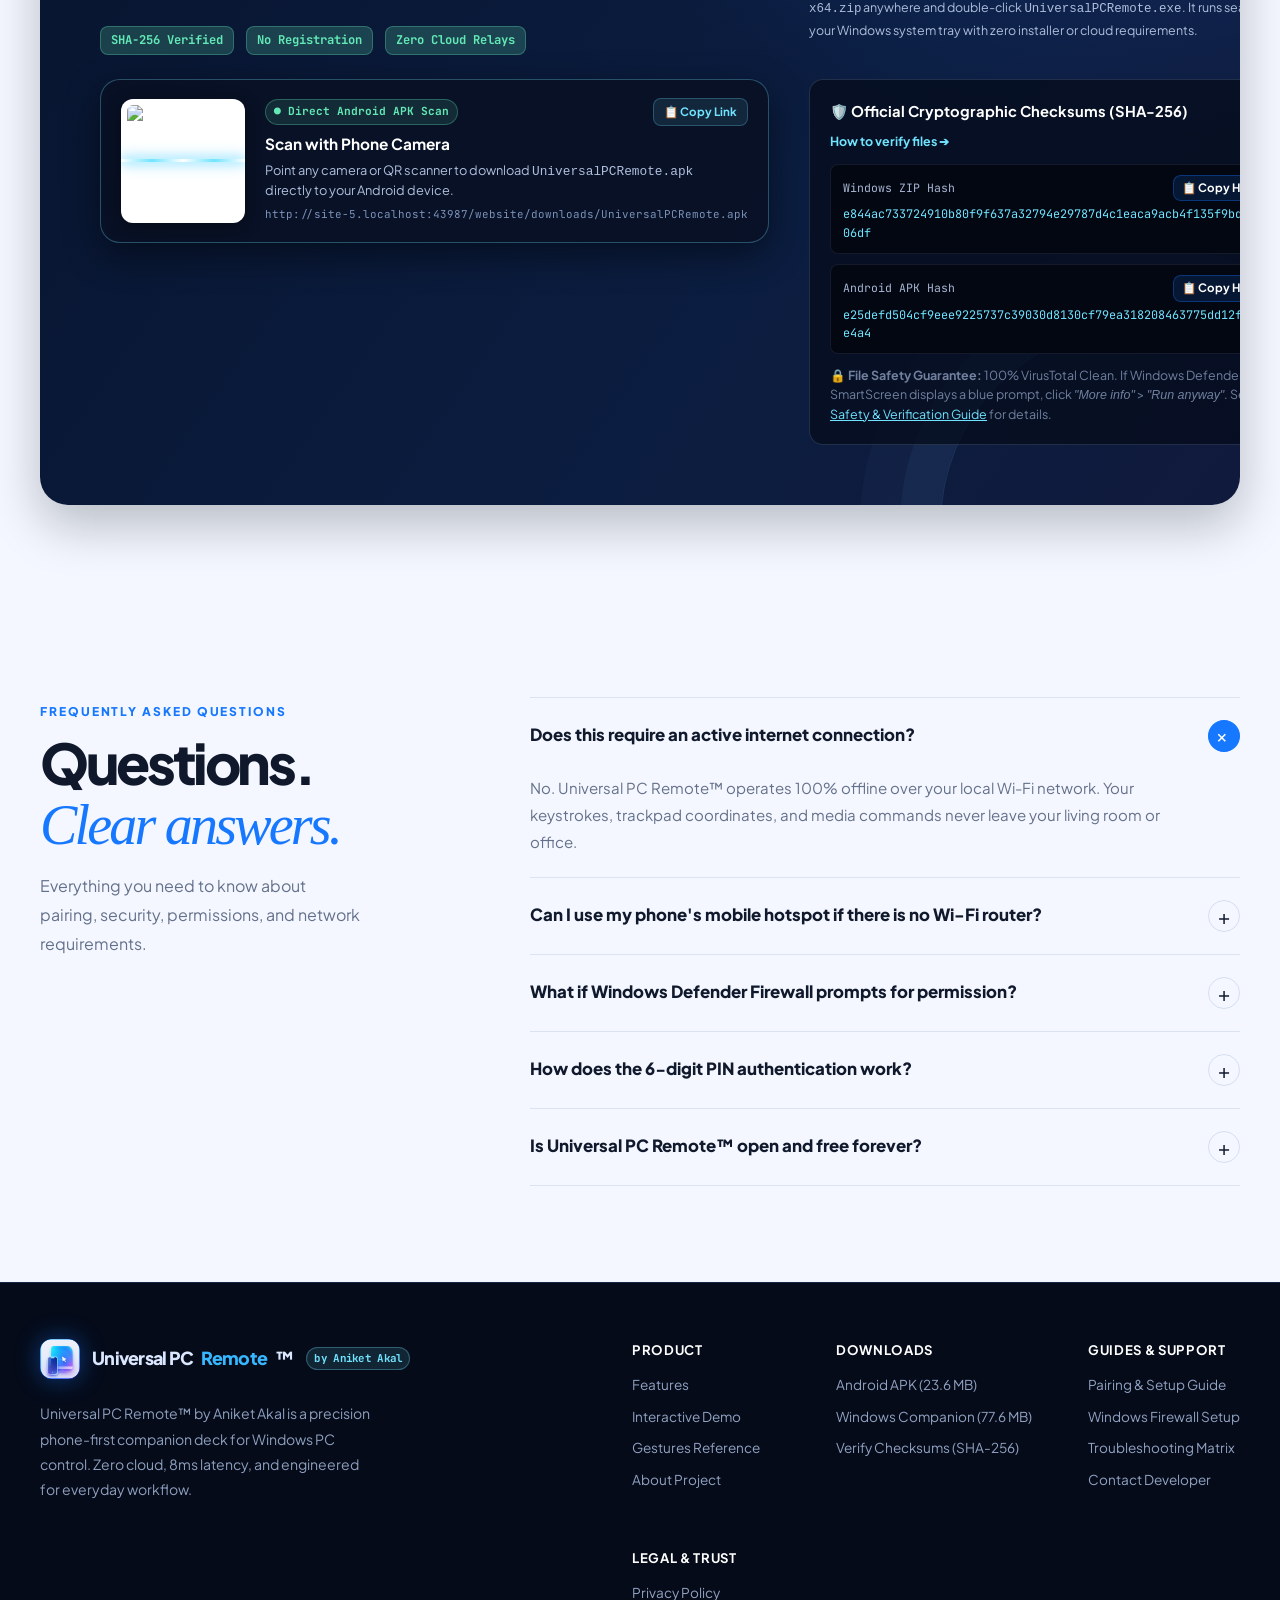
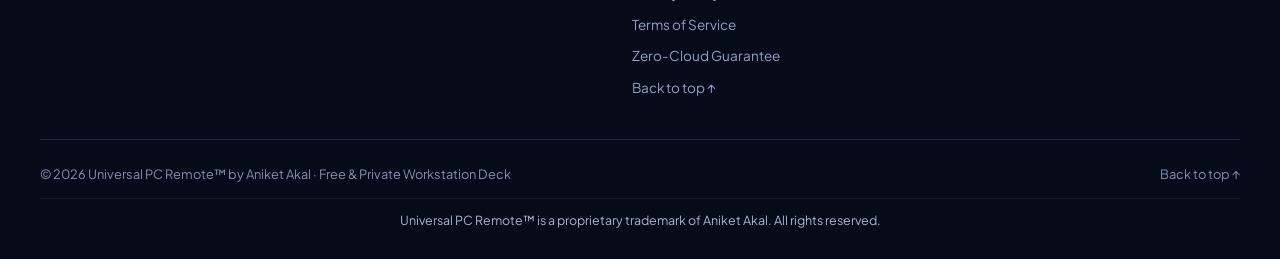
==== commit 15b27426: "feat(website): add Google AdSense verification meta tag across all pages" ====
--- a/website/index.html
+++ b/website/index.html
@@ -9,6 +9,7 @@
   <meta name="author" content="Aniket Akal">
   <meta name="robots" content="index, follow">
   <meta name="google-site-verification" content="ypC3UmTwMmkpbphP_FErehbTNvKFJUhMTGTS3jakohQ">
+  <meta name="google-adsense-account" content="ca-pub-9775877477882396">
   <link rel="canonical" href="https://universalpcremote.pages.dev/">
   
   <!-- Open Graph / Meta -->
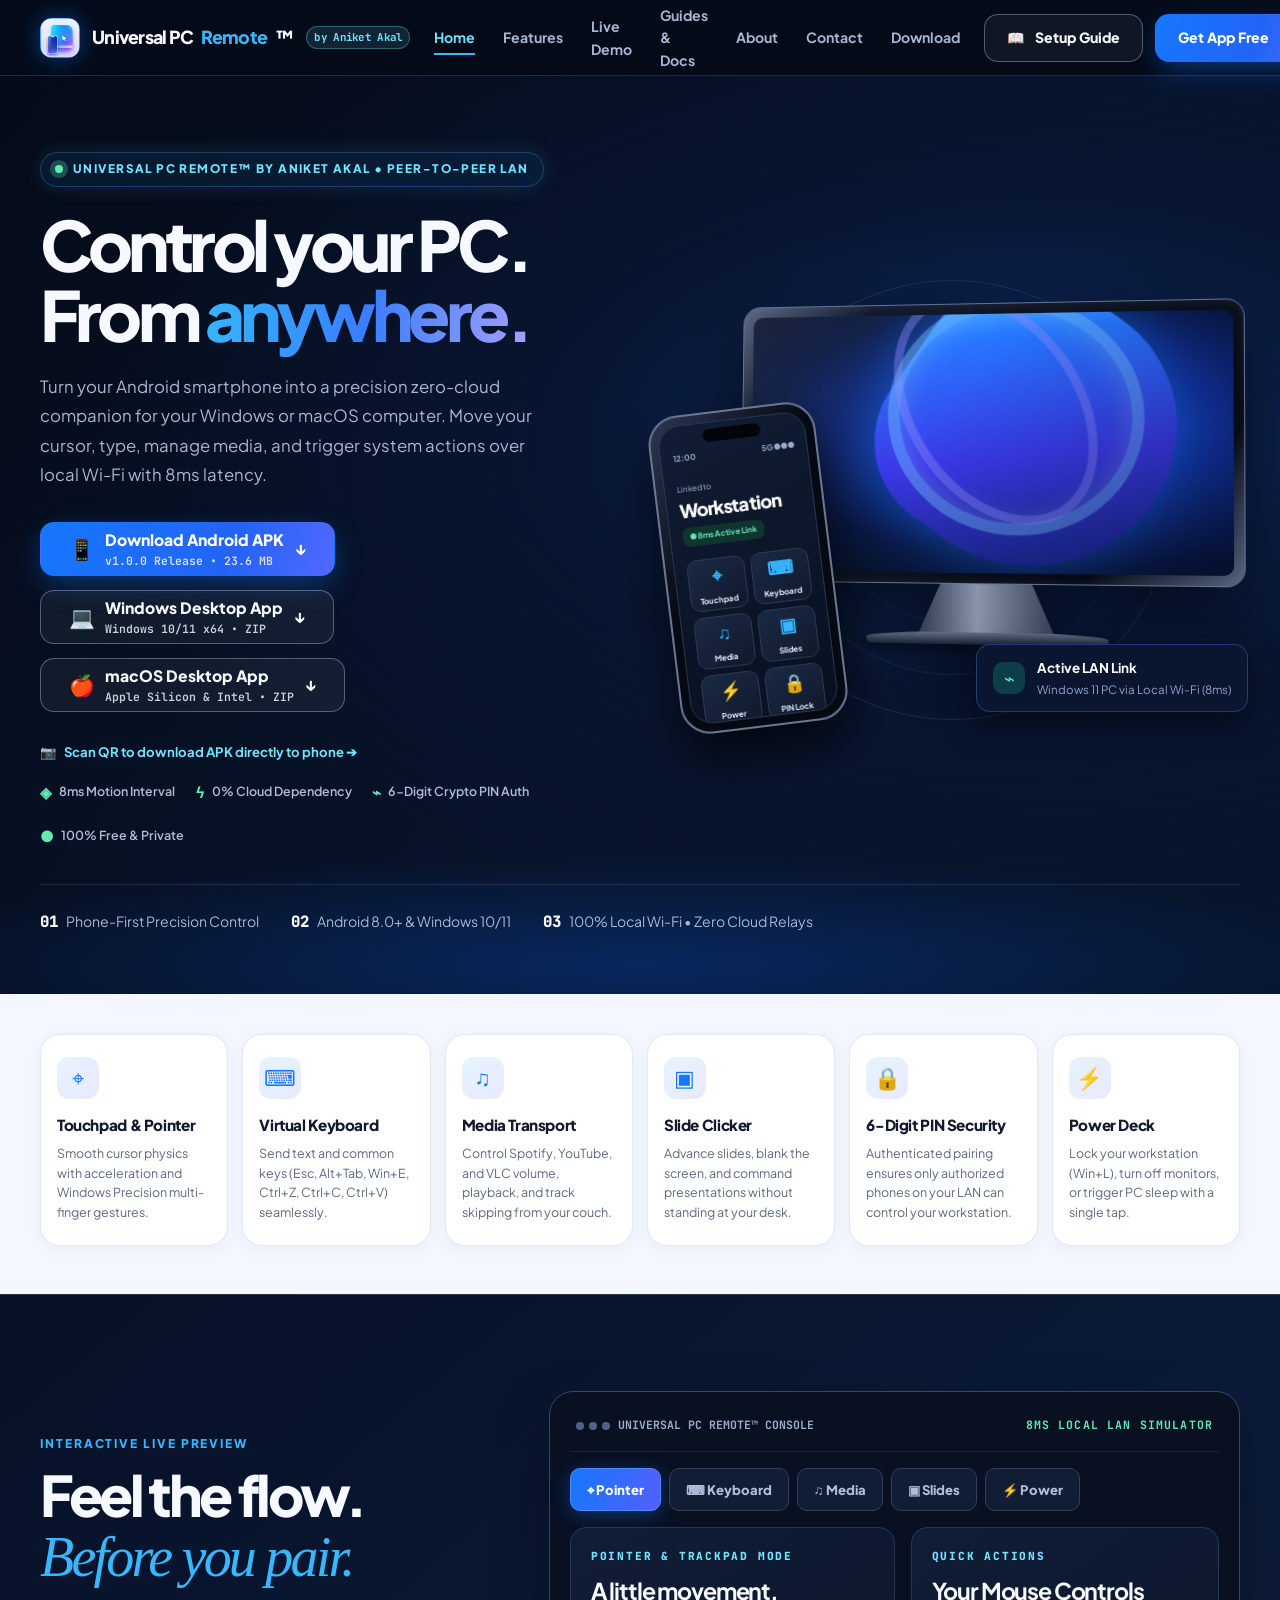
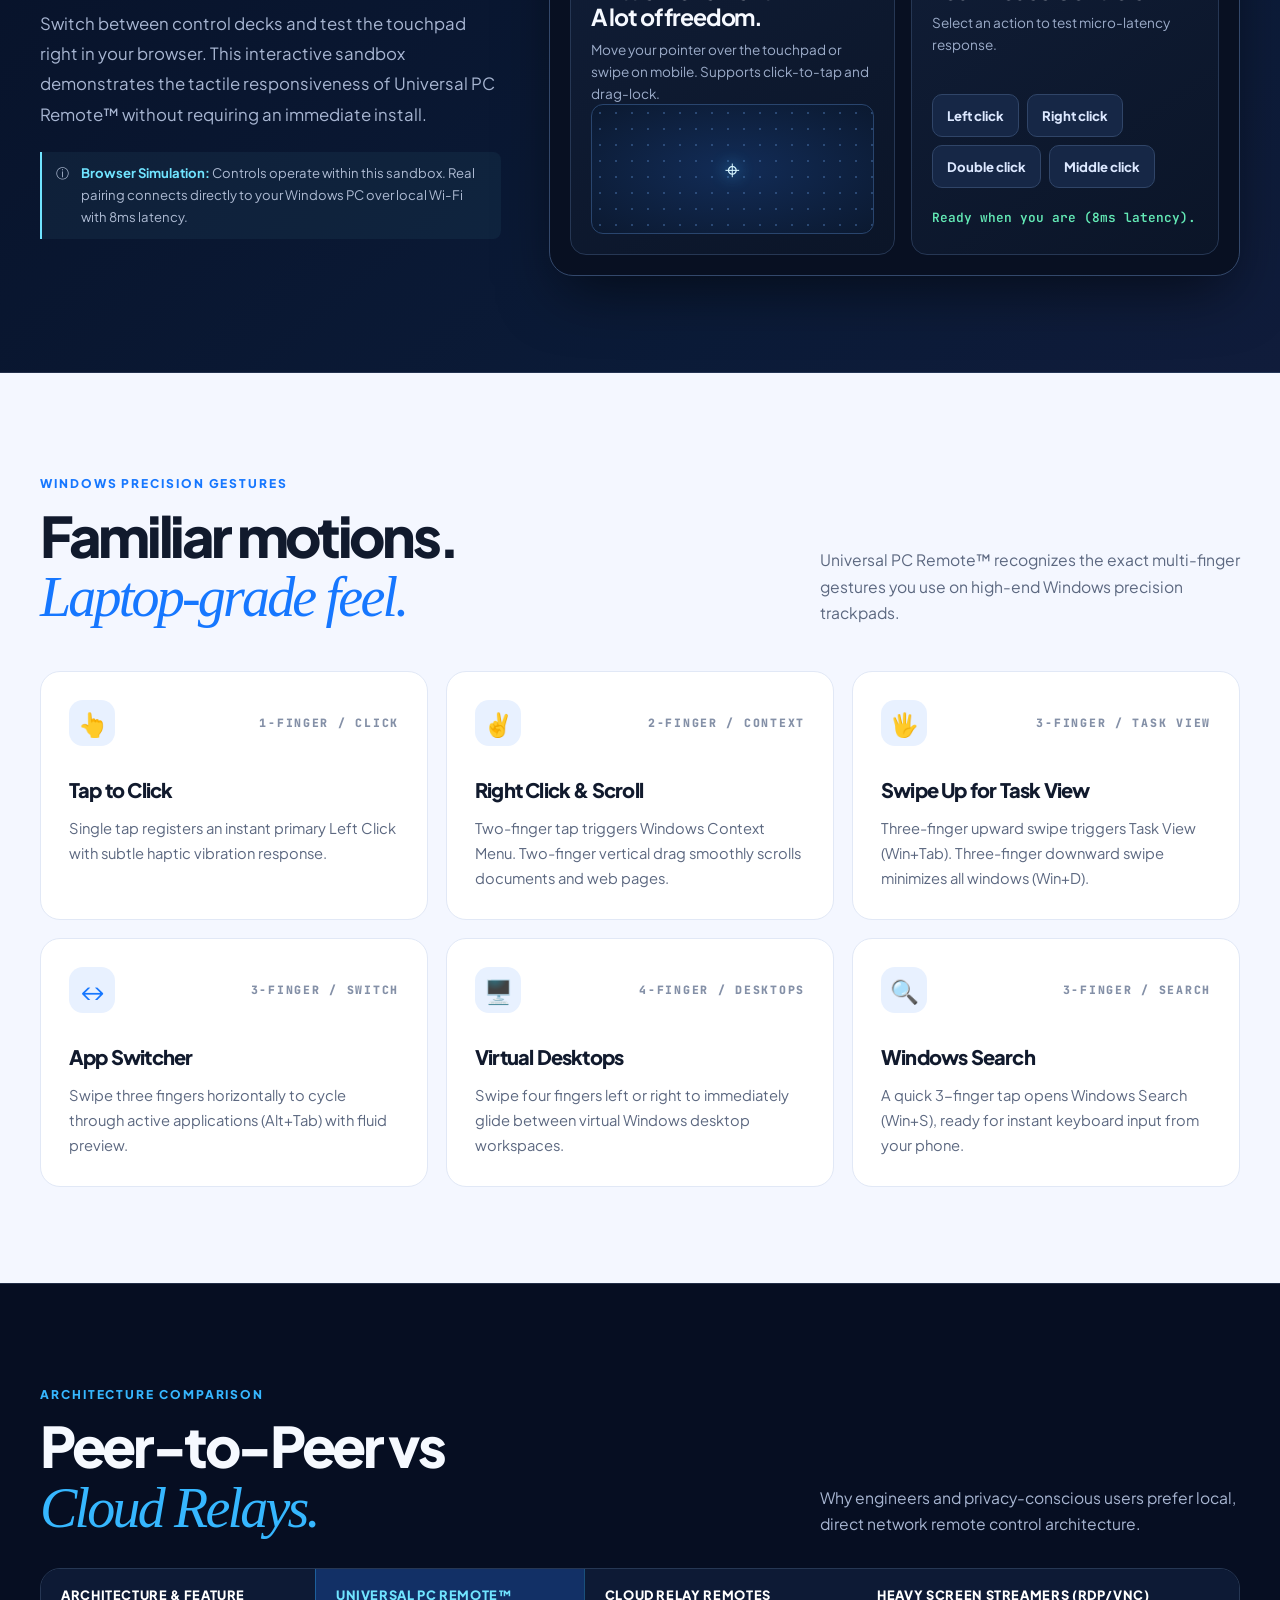
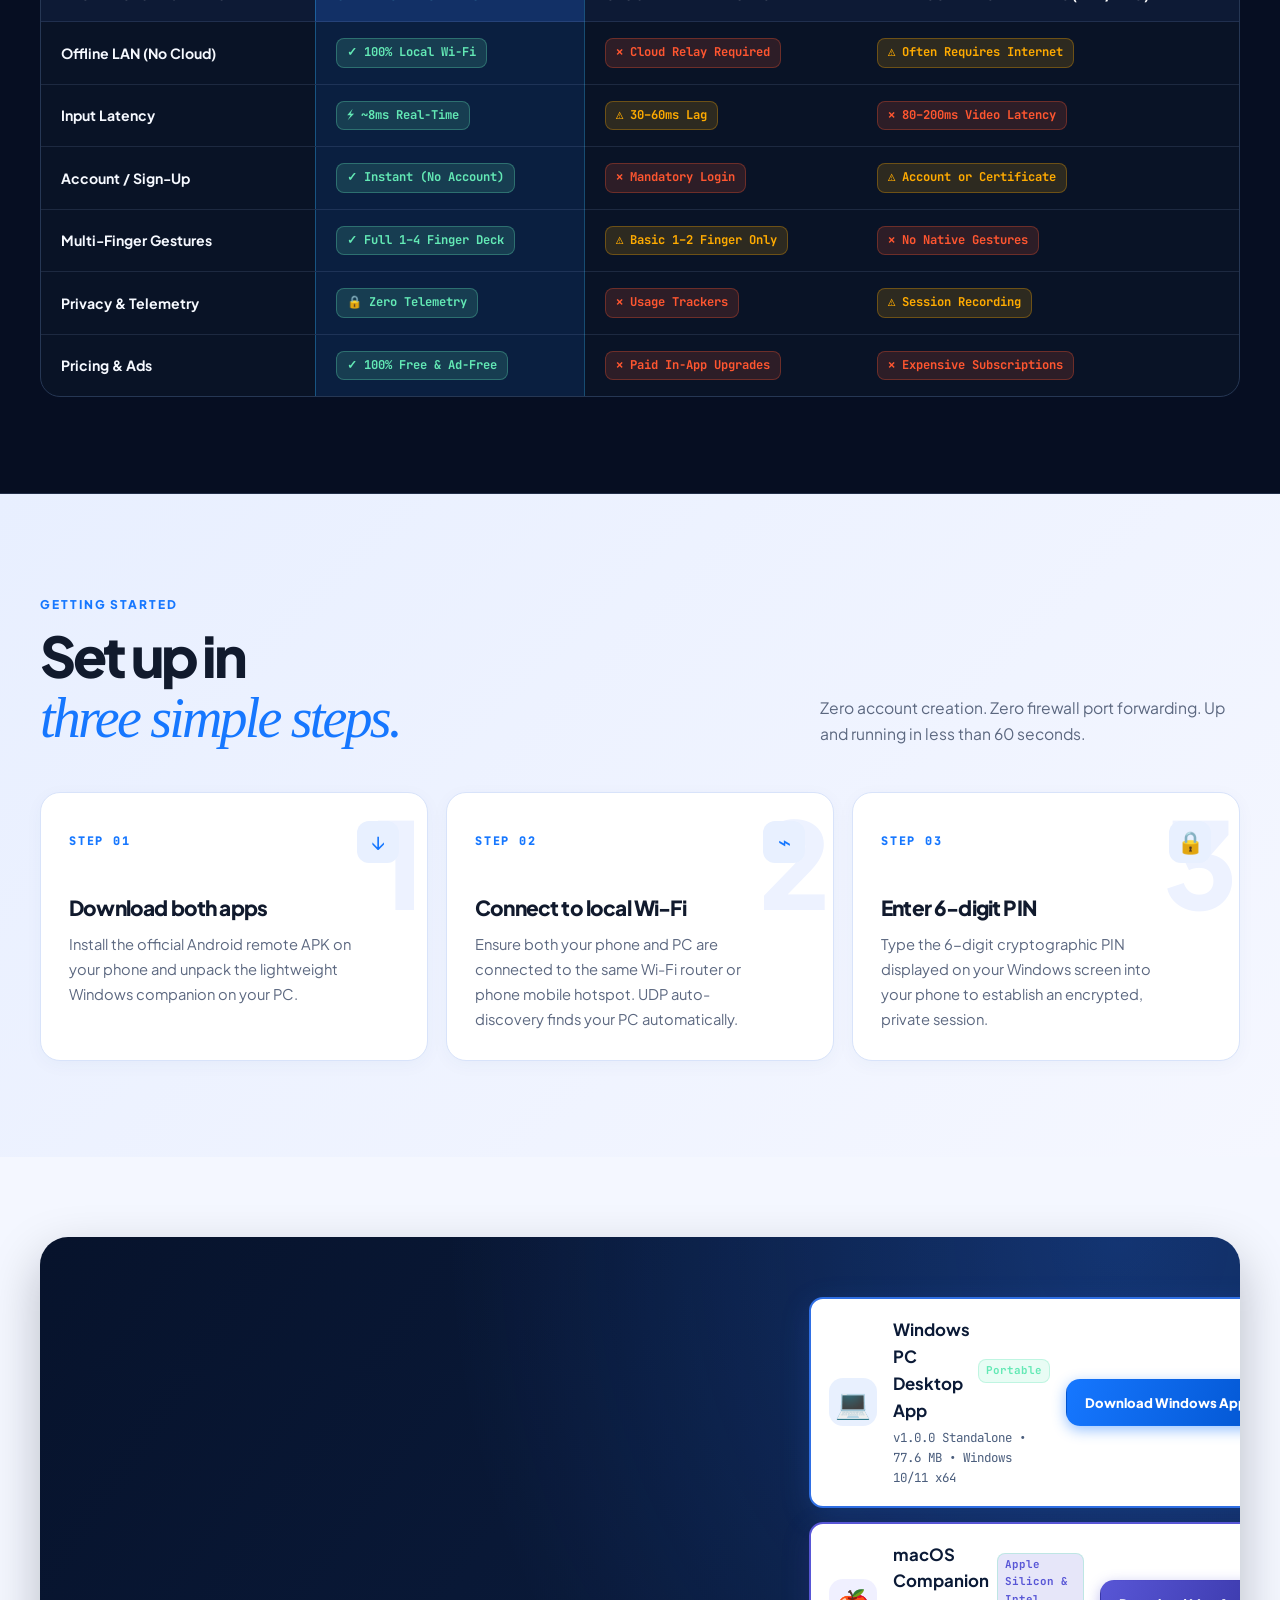
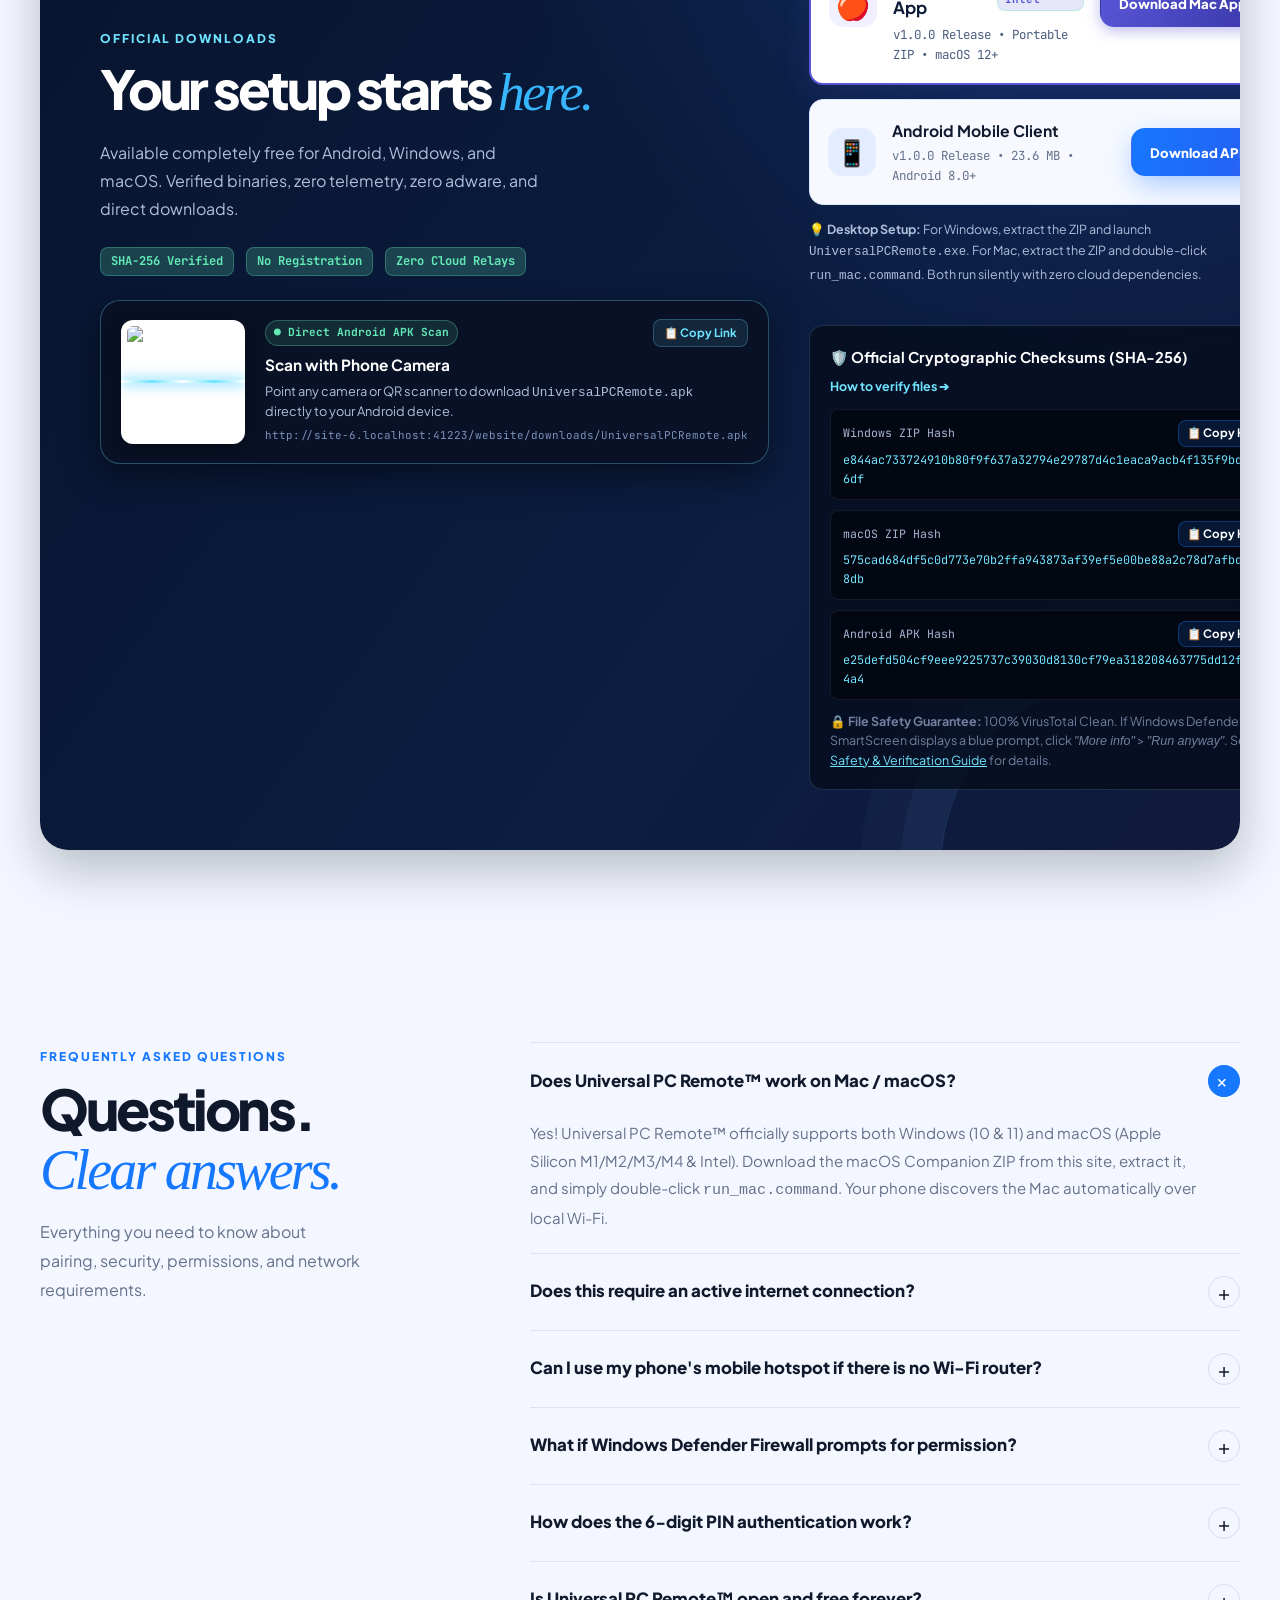
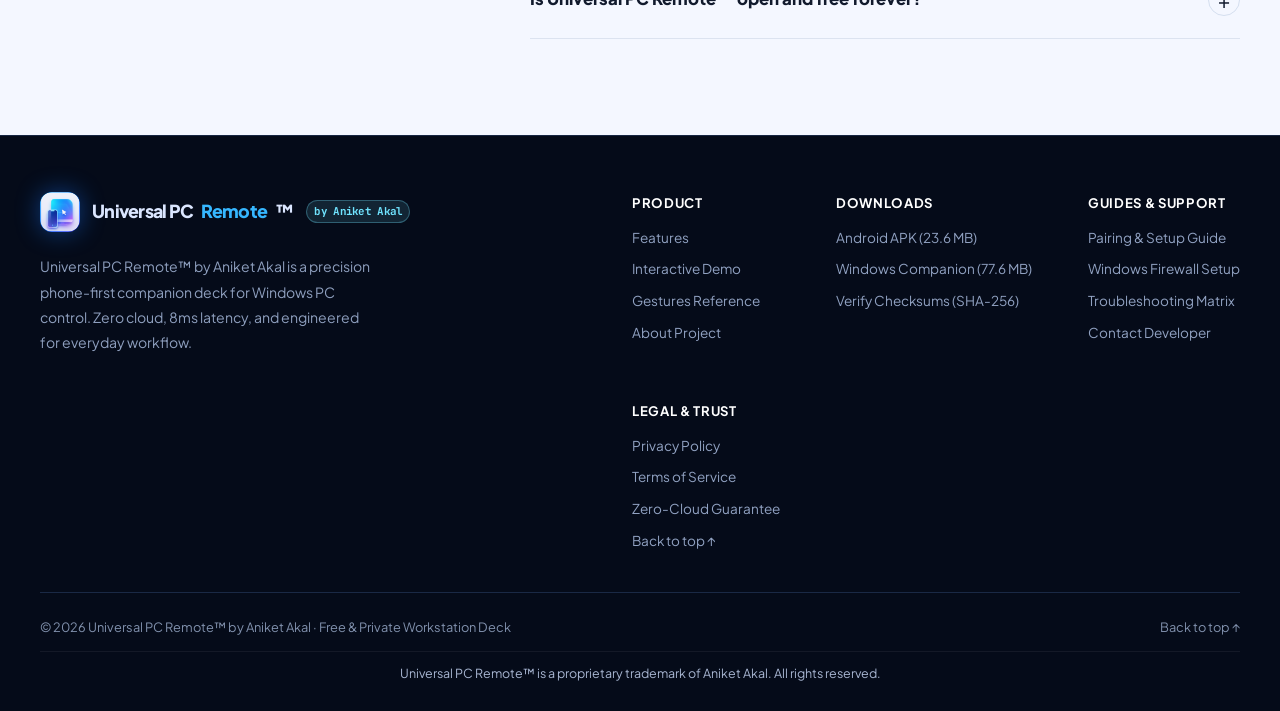
==== commit 4c0339b2: "Add macOS companion app and feature Mac downloads on website" ====
--- a/website/index.html
+++ b/website/index.html
@@ -81,7 +81,7 @@
           <h1>Control your PC.<br>From <span class="gradient">anywhere.</span></h1>
 
           <p class="hero-copy">
-            Turn your Android smartphone into a precision zero-cloud companion for your Windows workstation. Move your cursor, type, manage media, and trigger system actions over local Wi-Fi with 8ms latency.
+            Turn your Android smartphone into a precision zero-cloud companion for your Windows or macOS computer. Move your cursor, type, manage media, and trigger system actions over local Wi-Fi with 8ms latency.
           </p>
 
           <div class="hero-actions">
@@ -100,8 +100,19 @@
               <span style="font-size: 1.3rem;">💻</span>
               <div class="btn-dual">
                 <div>
-                  <span>Download Desktop App</span>
-                  <span class="btn-subtext">Windows 10/11 x64 • Portable ZIP</span>
+                  <span>Windows Desktop App</span>
+                  <span class="btn-subtext">Windows 10/11 x64 • ZIP</span>
+                </div>
+              </div>
+              <span class="arrow">↓</span>
+            </a>
+
+            <a class="btn btn-large outline" href="downloads/UniversalPCRemote-v1.0.0-macOS.zip" download id="macDownloadBtn">
+              <span style="font-size: 1.3rem;">🍎</span>
+              <div class="btn-dual">
+                <div>
+                  <span>macOS Desktop App</span>
+                  <span class="btn-subtext">Apple Silicon &amp; Intel • ZIP</span>
                 </div>
               </div>
               <span class="arrow">↓</span>
@@ -476,7 +487,7 @@
             <div class="kicker">Official Downloads</div>
             <h2>Your setup starts <em>here.</em></h2>
             <p>
-              Available completely free for Android and Windows. Verified binaries, zero telemetry, zero adware, and direct downloads.
+              Available completely free for Android, Windows, and macOS. Verified binaries, zero telemetry, zero adware, and direct downloads.
             </p>
 
             <div style="margin-top: 24px; display: flex; gap: 12px; flex-wrap: wrap;">
@@ -517,7 +528,22 @@
                 <small style="color: #4a5d7c;">v1.0.0 Standalone • 77.6 MB • Windows 10/11 x64</small>
               </div>
               <a href="downloads/UniversalPCRemote-v1.0.0-windows-x64.zip" download class="btn download-action-btn" style="background: linear-gradient(110deg, #1677ff, #0052cc); box-shadow: 0 4px 14px rgba(22, 119, 255, 0.45); font-weight: 800;">
-                Download Desktop App <span class="arrow">↓</span>
+                Download Windows App <span class="arrow">↓</span>
+              </a>
+            </div>
+
+            <!-- macOS Desktop App Card -->
+            <div class="download-card" style="background: #ffffff; border: 2px solid #5856d6; box-shadow: 0 8px 30px rgba(88, 86, 214, 0.15);">
+              <span class="download-icon" style="background: #f0f0ff; color: #5856d6; font-size: 1.8rem;">🍎</span>
+              <div class="download-meta">
+                <div style="display: flex; align-items: center; gap: 8px;">
+                  <strong style="font-size: 1.05rem; color: #0b1a36;">macOS Companion App</strong>
+                  <span class="tag-badge success" style="font-size: 0.68rem; padding: 2px 7px; background: rgba(88, 86, 214, 0.15); color: #5856d6;">Apple Silicon &amp; Intel</span>
+                </div>
+                <small style="color: #4a5d7c;">v1.0.0 Release • Portable ZIP • macOS 12+</small>
+              </div>
+              <a href="downloads/UniversalPCRemote-v1.0.0-macOS.zip" download class="btn download-action-btn" style="background: linear-gradient(110deg, #5856d6, #3634a3); box-shadow: 0 4px 14px rgba(88, 86, 214, 0.4); font-weight: 800;">
+                Download Mac App <span class="arrow">↓</span>
               </a>
             </div>
 
@@ -534,7 +560,7 @@
             </div>
 
             <div class="download-help">
-              💡 <strong>Desktop App Quick Setup:</strong> Extract <code>UniversalPCRemote-v1.0.0-windows-x64.zip</code> anywhere and double-click <code>UniversalPCRemote.exe</code>. It runs seamlessly in your Windows system tray with zero installer or cloud requirements.
+              💡 <strong>Desktop Setup:</strong> For Windows, extract the ZIP and launch <code>UniversalPCRemote.exe</code>. For Mac, extract the ZIP and double-click <code>run_mac.command</code>. Both run silently with zero cloud dependencies.
             </div>
 
             <!-- SHA-256 File Verification Card -->
@@ -561,6 +587,16 @@
 
                 <div style="background: #030712; padding: 10px 12px; border-radius: var(--radius-sm); border: 1px solid rgba(173, 199, 255, 0.1);">
                   <div style="display: flex; justify-content: space-between; align-items: center; margin-bottom: 4px;">
+                    <span style="font-size: 0.72rem; font-family: var(--font-mono); color: var(--muted);">macOS ZIP Hash</span>
+                    <button class="copy-hash-btn" type="button" data-hash="575cad684df5c0d773e70b2ffa943873af39ef5e00be88a2c78d7afbd29a48db" data-file="macOS Companion ZIP Hash" style="padding: 3px 8px; font-size: 0.72rem;">
+                      📋 Copy Hash
+                    </button>
+                  </div>
+                  <code style="font-size: 0.74rem; color: var(--cyan); word-break: break-all; display: block; font-family: var(--font-mono);">575cad684df5c0d773e70b2ffa943873af39ef5e00be88a2c78d7afbd29a48db</code>
+                </div>
+
+                <div style="background: #030712; padding: 10px 12px; border-radius: var(--radius-sm); border: 1px solid rgba(173, 199, 255, 0.1);">
+                  <div style="display: flex; justify-content: space-between; align-items: center; margin-bottom: 4px;">
                     <span style="font-size: 0.72rem; font-family: var(--font-mono); color: var(--muted);">Android APK Hash</span>
                     <button class="copy-hash-btn" type="button" data-hash="e25defd504cf9eee9225737c39030d8130cf79ea318208463775dd12f714e4a4" data-file="Android APK Hash" style="padding: 3px 8px; font-size: 0.72rem;">
                       📋 Copy Hash
@@ -593,6 +629,18 @@
         <div class="faq-list reveal">
           <div class="faq-item open">
             <button class="faq-question" type="button" aria-expanded="true">
+              <span>Does Universal PC Remote™ work on Mac / macOS?</span>
+              <span class="faq-plus" aria-hidden="true">+</span>
+            </button>
+            <div class="faq-answer">
+              <div>
+                <p>Yes! Universal PC Remote™ officially supports both Windows (10 &amp; 11) and macOS (Apple Silicon M1/M2/M3/M4 &amp; Intel). Download the macOS Companion ZIP from this site, extract it, and simply double-click <code>run_mac.command</code>. Your phone discovers the Mac automatically over local Wi-Fi.</p>
+              </div>
+            </div>
+          </div>
+
+          <div class="faq-item">
+            <button class="faq-question" type="button" aria-expanded="false">
               <span>Does this require an active internet connection?</span>
               <span class="faq-plus" aria-hidden="true">+</span>
             </button>
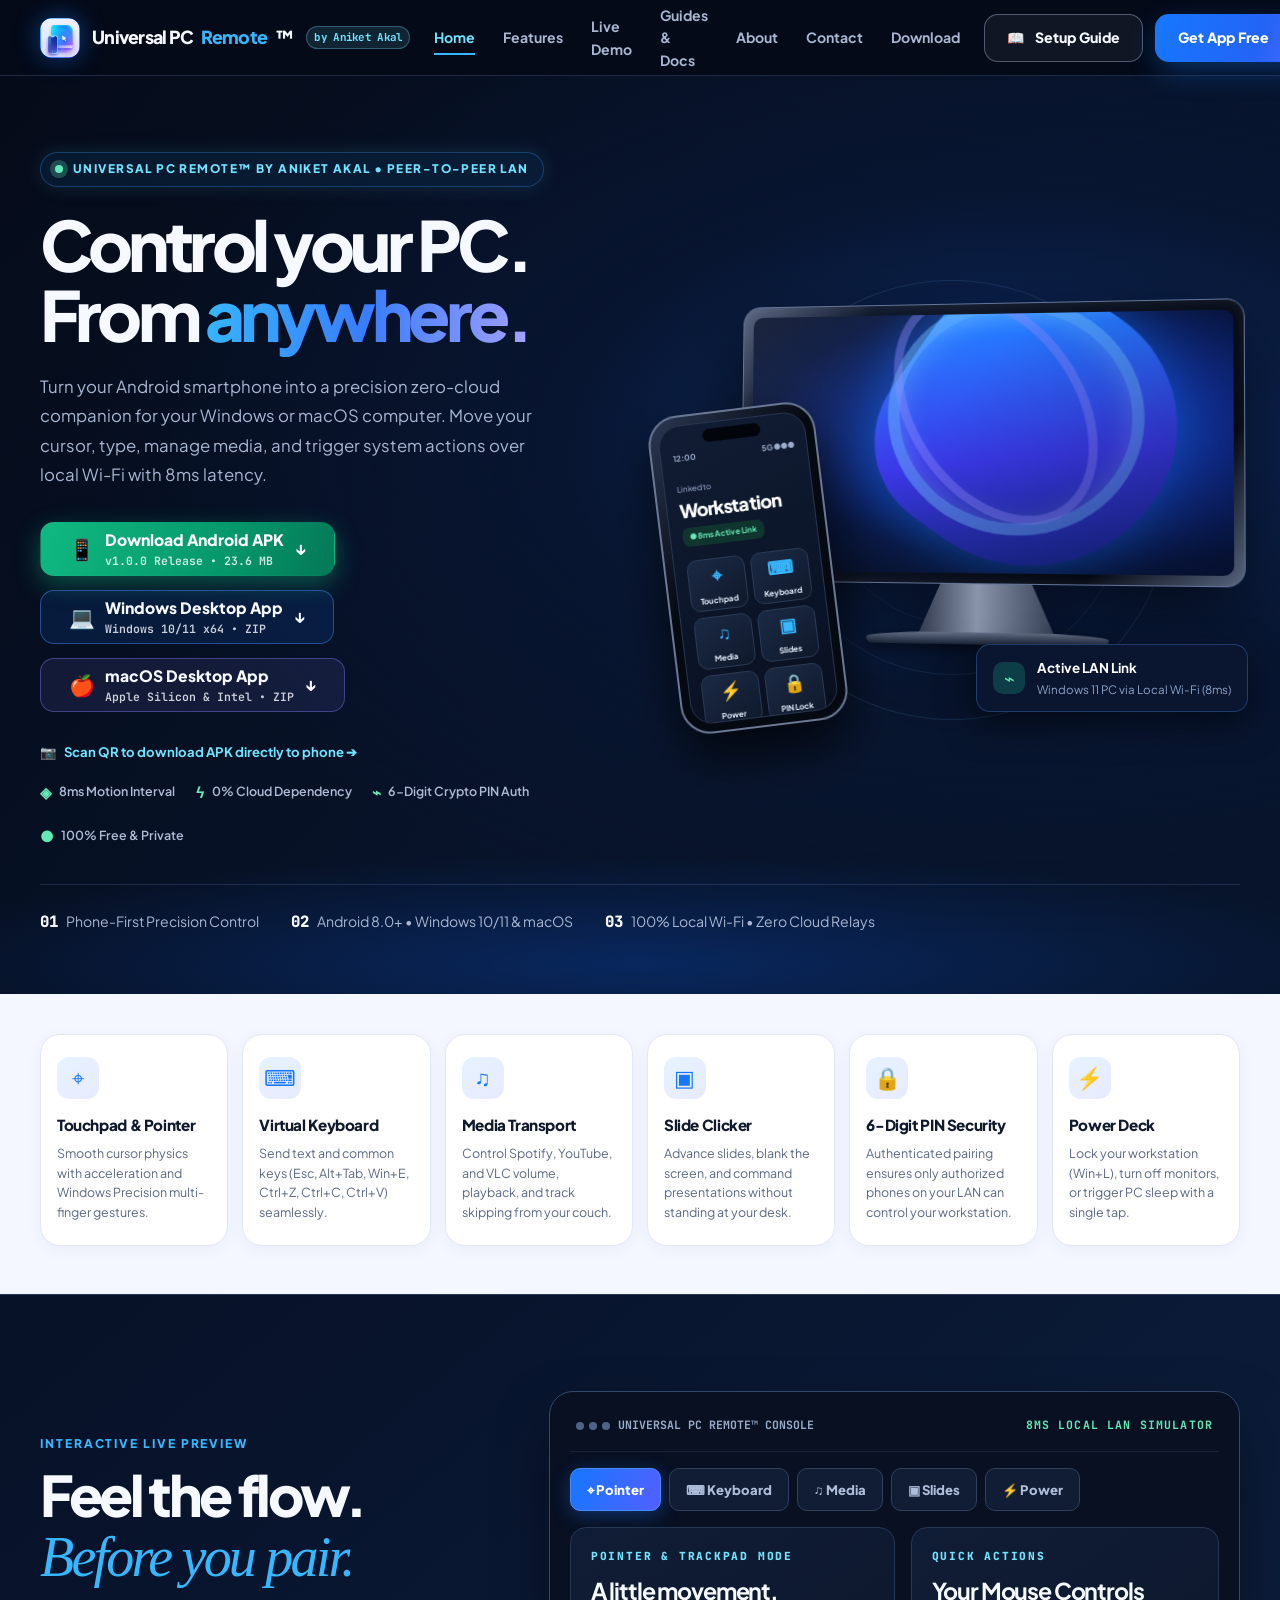
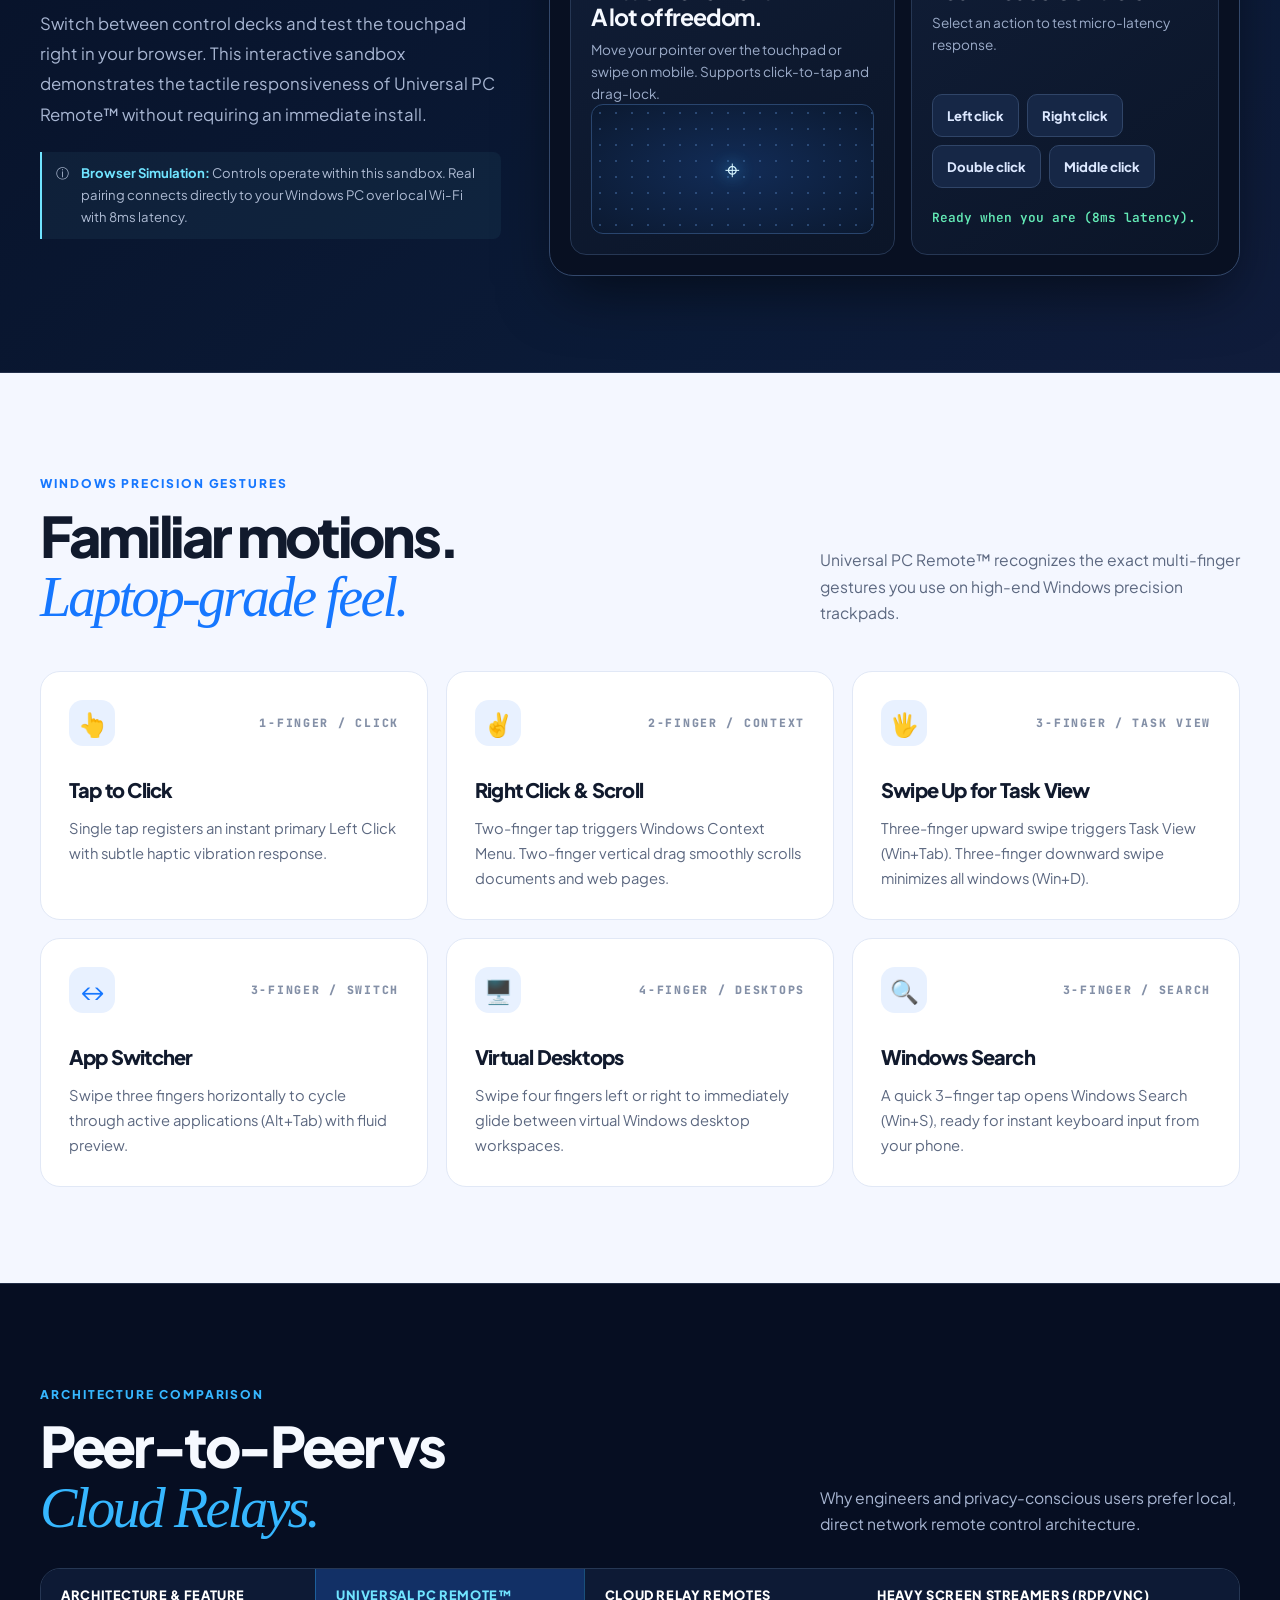
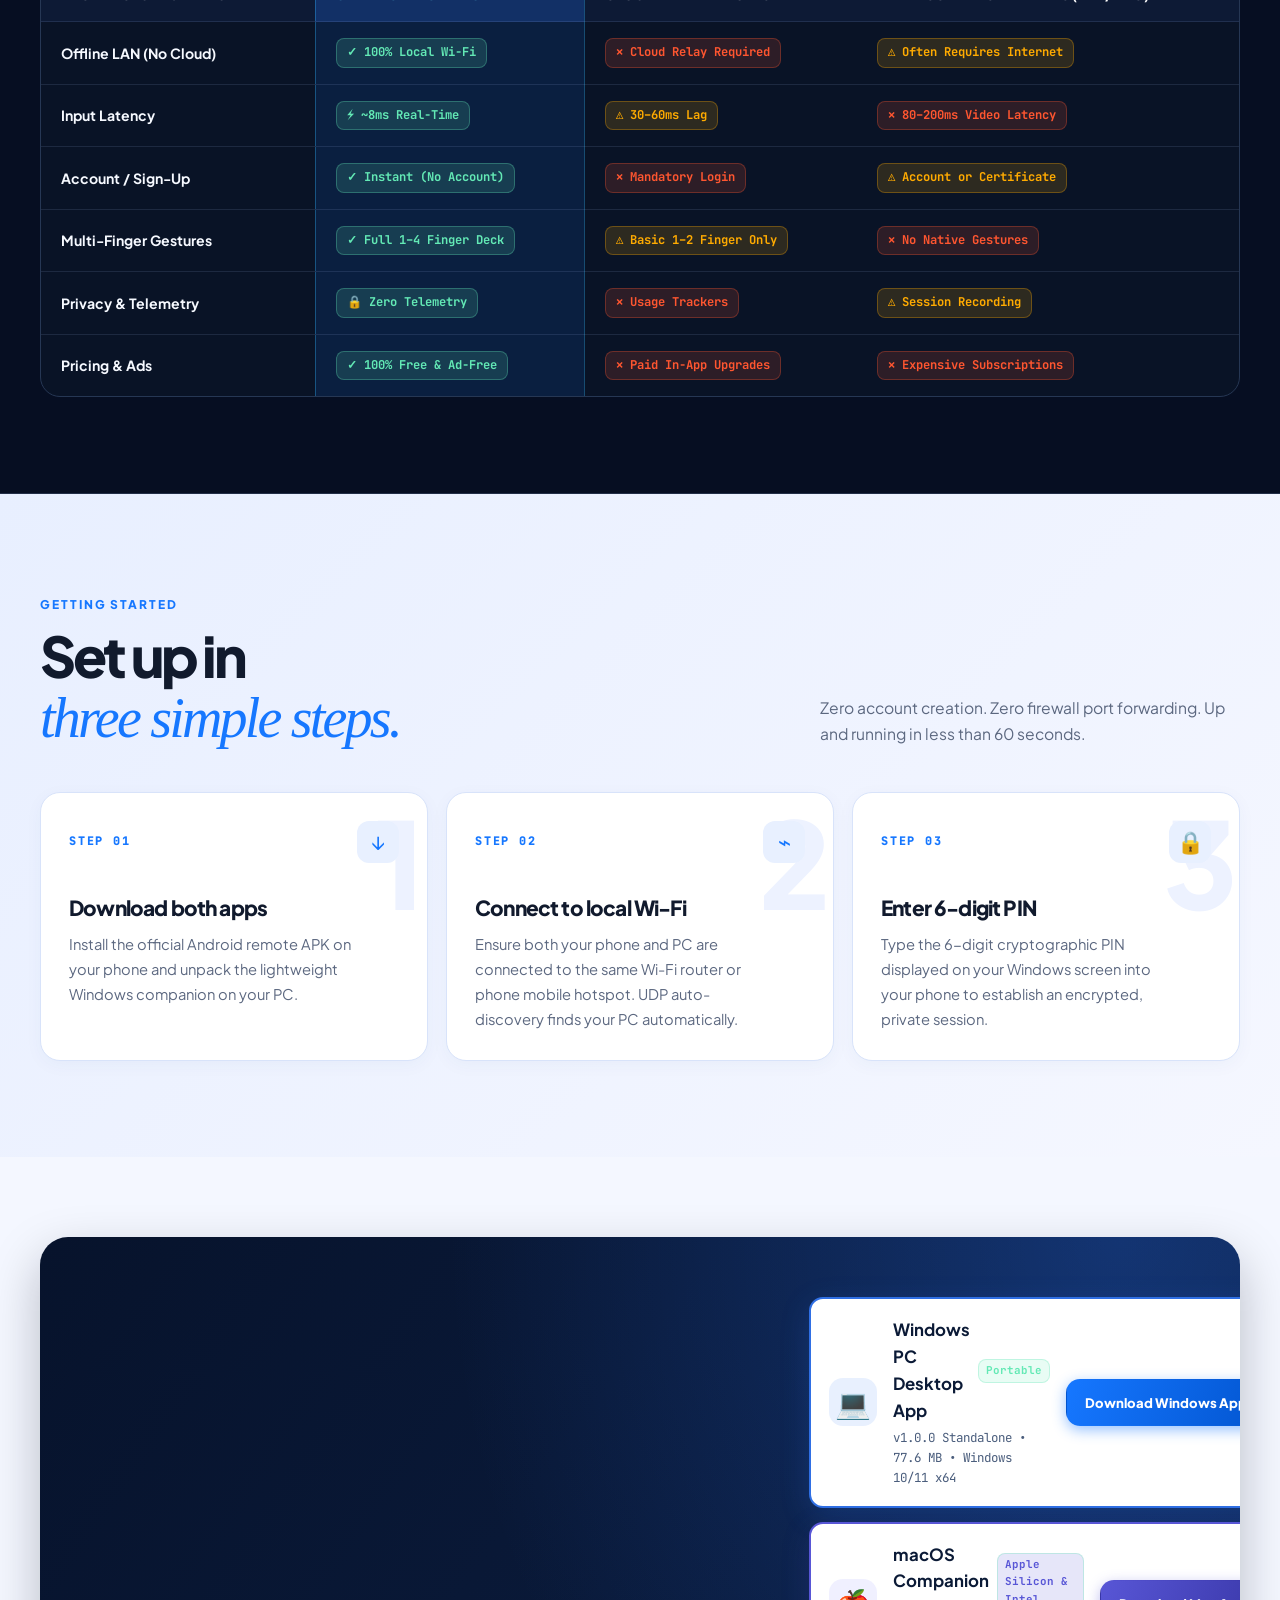
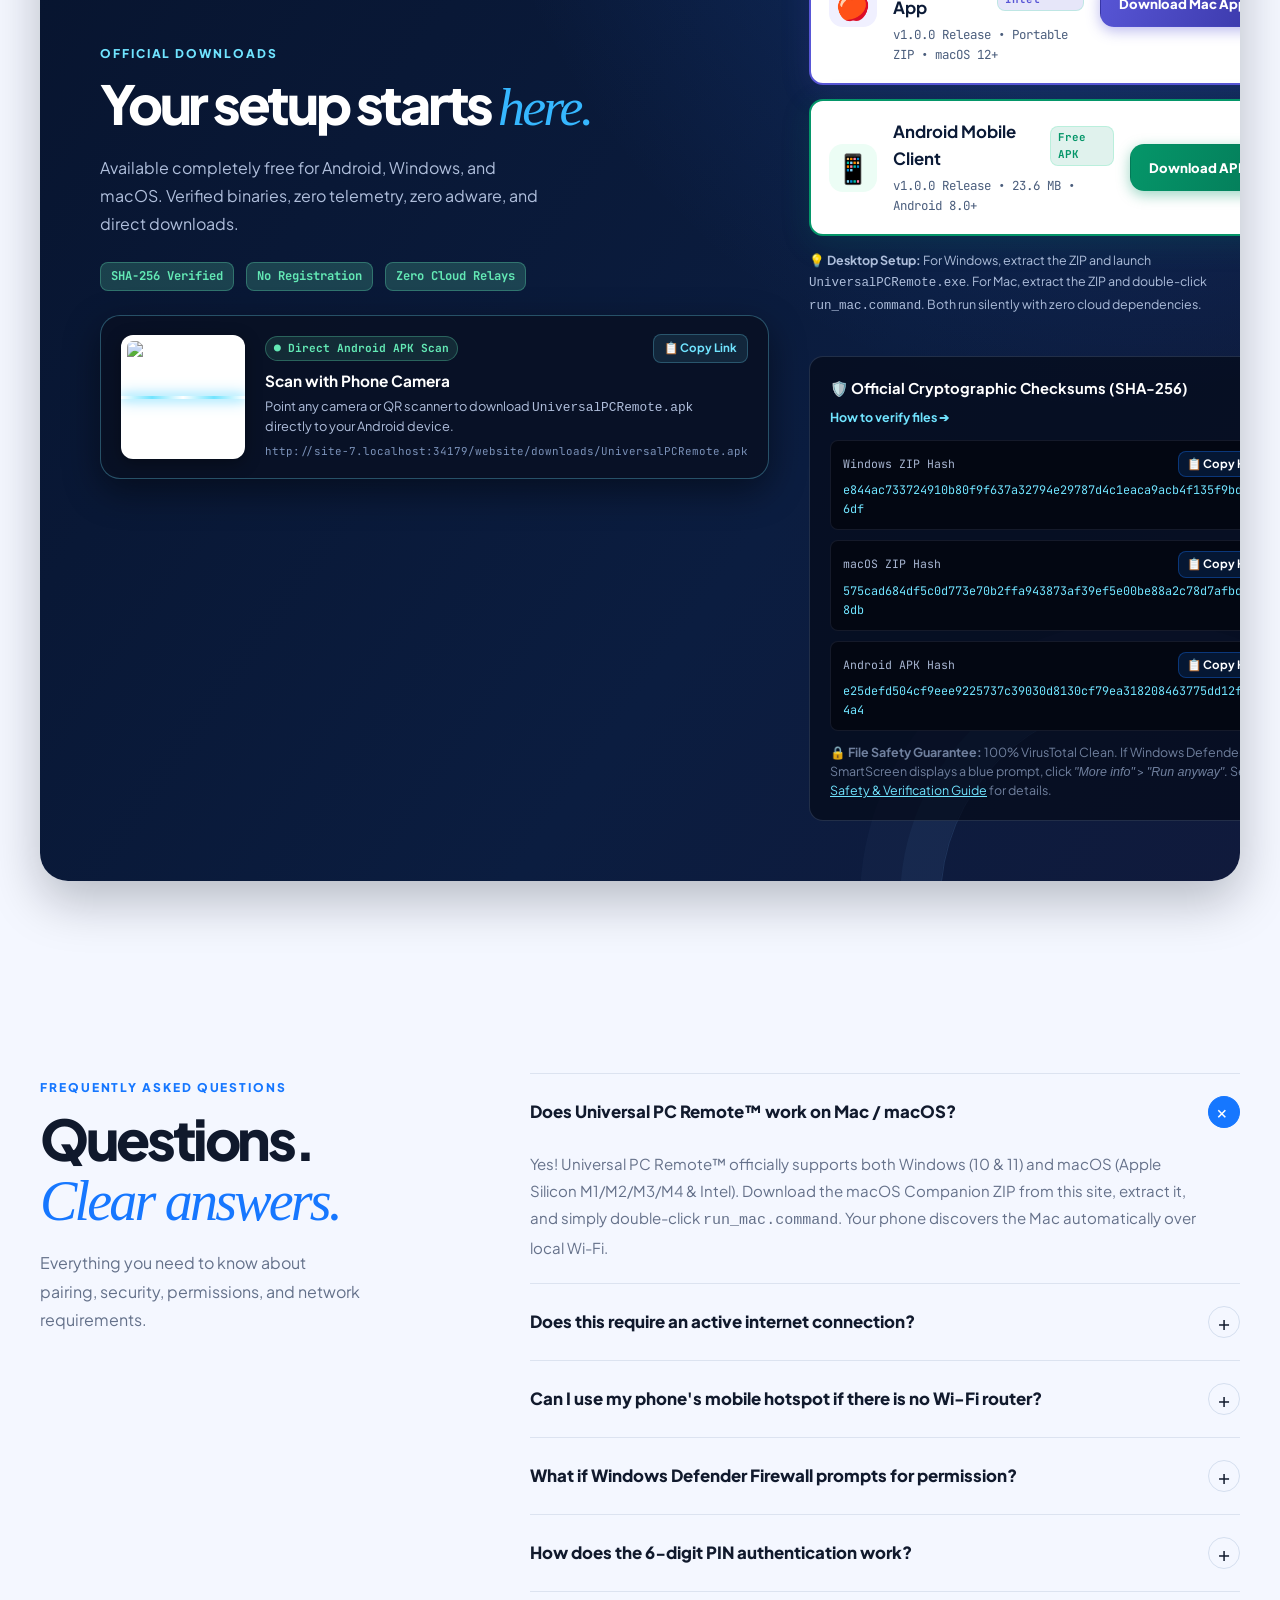
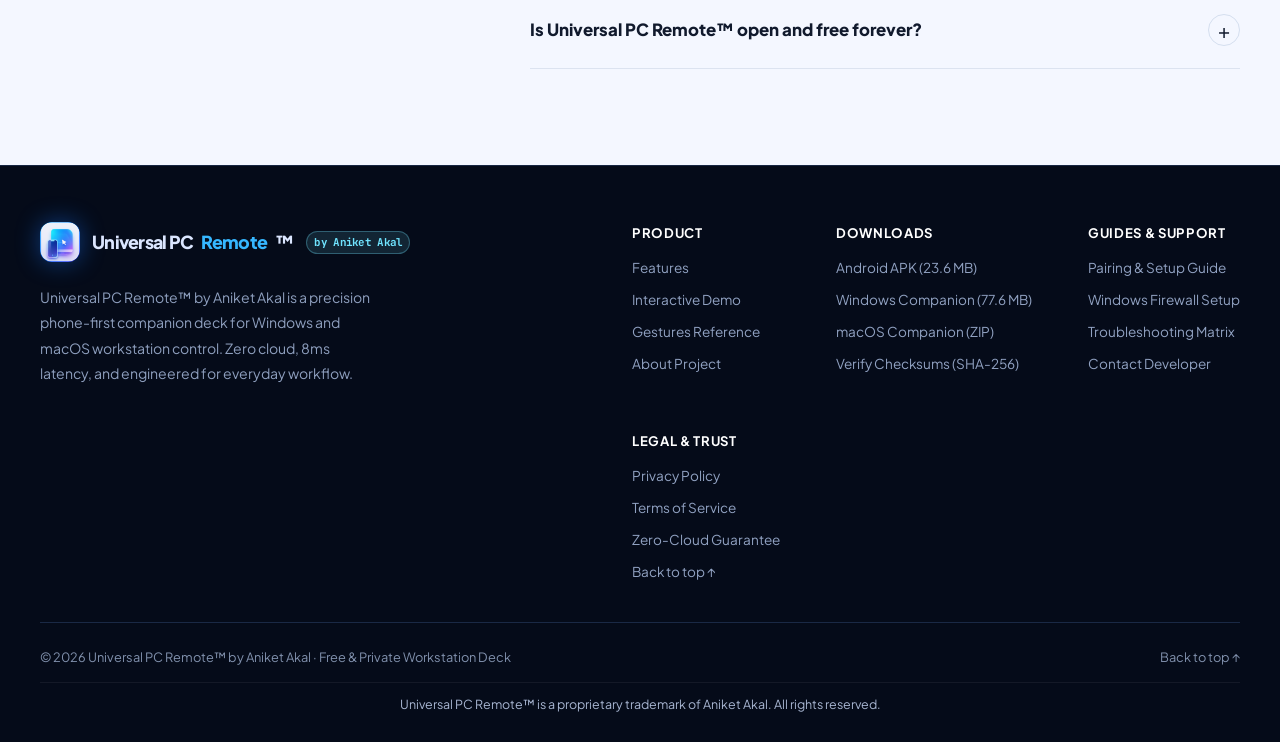
==== commit 0cf45c77: "Polish website: cross-platform macOS support, JSON-LD schema, interactive copy feedback, UI themes, " ====
--- a/website/index.html
+++ b/website/index.html
@@ -5,7 +5,7 @@
   <meta name="viewport" content="width=device-width, initial-scale=1">
   <meta name="theme-color" content="#050b19">
   <title>Universal PC Remote™ by Aniket Akal — Your PC. On your terms.</title>
-  <meta name="description" content="Universal PC Remote™ by Aniket Akal turns your Android phone into a precision zero-cloud remote control deck for Windows. Control your cursor, type, manage media, and trigger system actions over local Wi-Fi with 8ms latency.">
+  <meta name="description" content="Universal PC Remote™ by Aniket Akal turns your Android phone into a precision zero-cloud remote control deck for Windows and macOS. Control your cursor, type, manage media, and trigger system actions over local Wi-Fi with 8ms latency.">
   <meta name="author" content="Aniket Akal">
   <meta name="robots" content="index, follow">
   <meta name="google-site-verification" content="ypC3UmTwMmkpbphP_FErehbTNvKFJUhMTGTS3jakohQ">
@@ -16,13 +16,37 @@
   <meta property="og:type" content="website">
   <meta property="og:url" content="https://universalpcremote.pages.dev/">
   <meta property="og:title" content="Universal PC Remote™ by Aniket Akal — Your PC. On your terms.">
-  <meta property="og:description" content="Universal PC Remote™ by Aniket Akal turns your Android phone into a precision zero-cloud remote control deck for Windows over local Wi-Fi.">
+  <meta property="og:description" content="Universal PC Remote™ by Aniket Akal turns your Android phone into a precision zero-cloud remote control deck for Windows and macOS over local Wi-Fi with 8ms latency.">
   <meta property="og:site_name" content="Universal PC Remote™ by Aniket Akal">
   <meta property="og:image" content="https://universalpcremote.pages.dev/assets/app_icon.png">
   <meta name="twitter:card" content="summary_large_image">
   <meta name="twitter:title" content="Universal PC Remote™ by Aniket Akal">
-  <meta name="twitter:description" content="Universal PC Remote™ by Aniket Akal turns your Android phone into a precision zero-cloud remote control deck for Windows.">
+  <meta name="twitter:description" content="Universal PC Remote™ by Aniket Akal turns your Android phone into a precision zero-cloud remote control deck for Windows and macOS.">
   <meta name="twitter:image" content="https://universalpcremote.pages.dev/assets/app_icon.png">
+
+  <!-- Structured Data / Schema.org -->
+  <script type="application/ld+json">
+  {
+    "@context": "https://schema.org",
+    "@type": "SoftwareApplication",
+    "name": "Universal PC Remote™ by Aniket Akal",
+    "operatingSystem": "Windows 10, Windows 11, macOS 12+, Android 8.0+",
+    "applicationCategory": "UtilitiesApplication",
+    "offers": {
+      "@type": "Offer",
+      "price": "0",
+      "priceCurrency": "USD"
+    },
+    "description": "Universal PC Remote™ by Aniket Akal turns your Android phone into a precision zero-cloud remote control deck for Windows and macOS. Control your cursor, type, manage media, and trigger system actions over local Wi-Fi with 8ms latency.",
+    "author": {
+      "@type": "Person",
+      "name": "Aniket Akal",
+      "url": "https://github.com/aniketakal7"
+    },
+    "downloadUrl": "https://universalpcremote.pages.dev/#download",
+    "url": "https://universalpcremote.pages.dev/"
+  }
+  </script>
 
   <link rel="icon" type="image/png" href="assets/app_icon.png">
   <link rel="preconnect" href="https://fonts.googleapis.com">
@@ -188,7 +212,7 @@
       <div class="wrap">
         <div class="hero-bottom">
           <span><strong>01</strong> Phone-First Precision Control</span>
-          <span><strong>02</strong> Android 8.0+ &amp; Windows 10/11</span>
+          <span><strong>02</strong> Android 8.0+ • Windows 10/11 &amp; macOS</span>
           <span><strong>03</strong> 100% Local Wi-Fi • Zero Cloud Relays</span>
         </div>
       </div>
@@ -548,13 +572,16 @@
             </div>
 
             <!-- Android Mobile Card -->
-            <div class="download-card">
-              <span class="download-icon">📱</span>
+            <div class="download-card" style="background: #ffffff; border: 2px solid #059669; box-shadow: 0 8px 30px rgba(5, 150, 105, 0.15);">
+              <span class="download-icon" style="background: #ecfdf5; color: #059669; font-size: 1.8rem;">📱</span>
               <div class="download-meta">
-                <strong>Android Mobile Client</strong>
-                <small>v1.0.0 Release • 23.6 MB • Android 8.0+</small>
-              </div>
-              <a href="downloads/UniversalPCRemote.apk" download class="btn download-action-btn">
+                <div style="display: flex; align-items: center; gap: 8px;">
+                  <strong style="font-size: 1.05rem; color: #0b1a36;">Android Mobile Client</strong>
+                  <span class="tag-badge success" style="font-size: 0.68rem; padding: 2px 7px; background: rgba(5, 150, 105, 0.12); color: #059669;">Free APK</span>
+                </div>
+                <small style="color: #4a5d7c;">v1.0.0 Release • 23.6 MB • Android 8.0+</small>
+              </div>
+              <a href="downloads/UniversalPCRemote.apk" download class="btn download-action-btn" style="background: linear-gradient(110deg, #059669, #047857); box-shadow: 0 4px 14px rgba(5, 150, 105, 0.4); font-weight: 800;">
                 Download APK <span class="arrow">↓</span>
               </a>
             </div>
@@ -716,7 +743,7 @@
             <span class="brand-badge">by Aniket Akal</span>
           </a>
           <p class="footer-description">
-            Universal PC Remote™ by Aniket Akal is a precision phone-first companion deck for Windows PC control. Zero cloud, 8ms latency, and engineered for everyday workflow.
+            Universal PC Remote™ by Aniket Akal is a precision phone-first companion deck for Windows and macOS workstation control. Zero cloud, 8ms latency, and engineered for everyday workflow.
           </p>
         </div>
 
@@ -733,6 +760,7 @@
             <strong>Downloads</strong>
             <a href="downloads/UniversalPCRemote.apk" download>Android APK (23.6 MB)</a>
             <a href="downloads/UniversalPCRemote-v1.0.0-windows-x64.zip" download>Windows Companion (77.6 MB)</a>
+            <a href="downloads/UniversalPCRemote-v1.0.0-macOS.zip" download>macOS Companion (ZIP)</a>
             <a href="guide.html#verification">Verify Checksums (SHA-256)</a>
           </div>
 
--- a/website/styles.css
+++ b/website/styles.css
@@ -414,6 +414,39 @@
   gap: 14px;
   flex-wrap: wrap;
   margin: 32px 0 26px;
+}
+
+#primaryDownloadBtn {
+  background: linear-gradient(110deg, #10b981, #059669 65%, #047857);
+  box-shadow: 0 8px 24px rgba(16, 185, 129, 0.4);
+}
+
+#primaryDownloadBtn:hover {
+  box-shadow: 0 12px 30px rgba(16, 185, 129, 0.55);
+}
+
+#desktopDownloadBtn {
+  background: rgba(22, 119, 255, 0.12);
+  border-color: rgba(70, 140, 255, 0.45);
+}
+
+#desktopDownloadBtn:hover {
+  background: rgba(22, 119, 255, 0.25);
+  border-color: var(--cyan);
+  box-shadow: 0 8px 24px rgba(22, 119, 255, 0.35);
+  color: #ffffff;
+}
+
+#macDownloadBtn {
+  background: rgba(139, 124, 255, 0.1);
+  border-color: rgba(139, 124, 255, 0.4);
+}
+
+#macDownloadBtn:hover {
+  background: rgba(139, 124, 255, 0.22);
+  border-color: #a78bfa;
+  box-shadow: 0 8px 24px rgba(139, 124, 255, 0.3);
+  color: #ffffff;
 }
 
 .trust {
